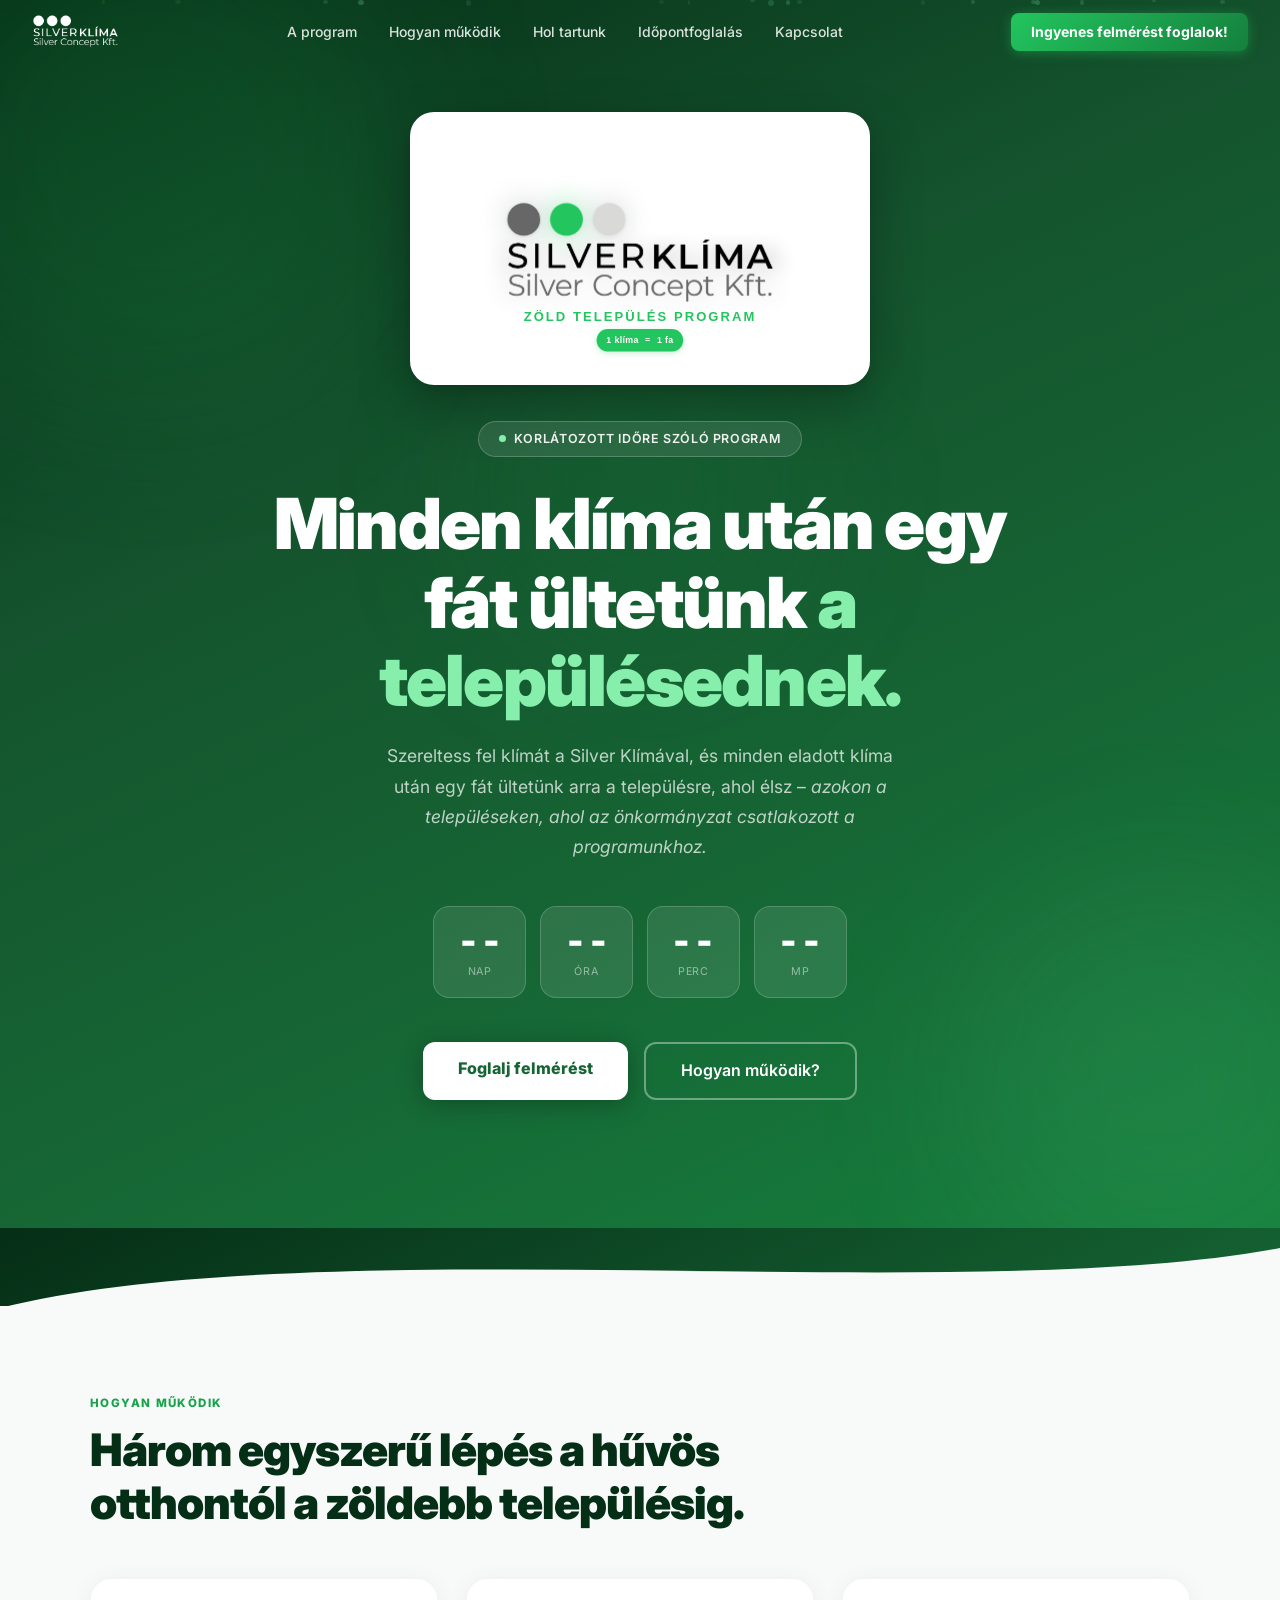
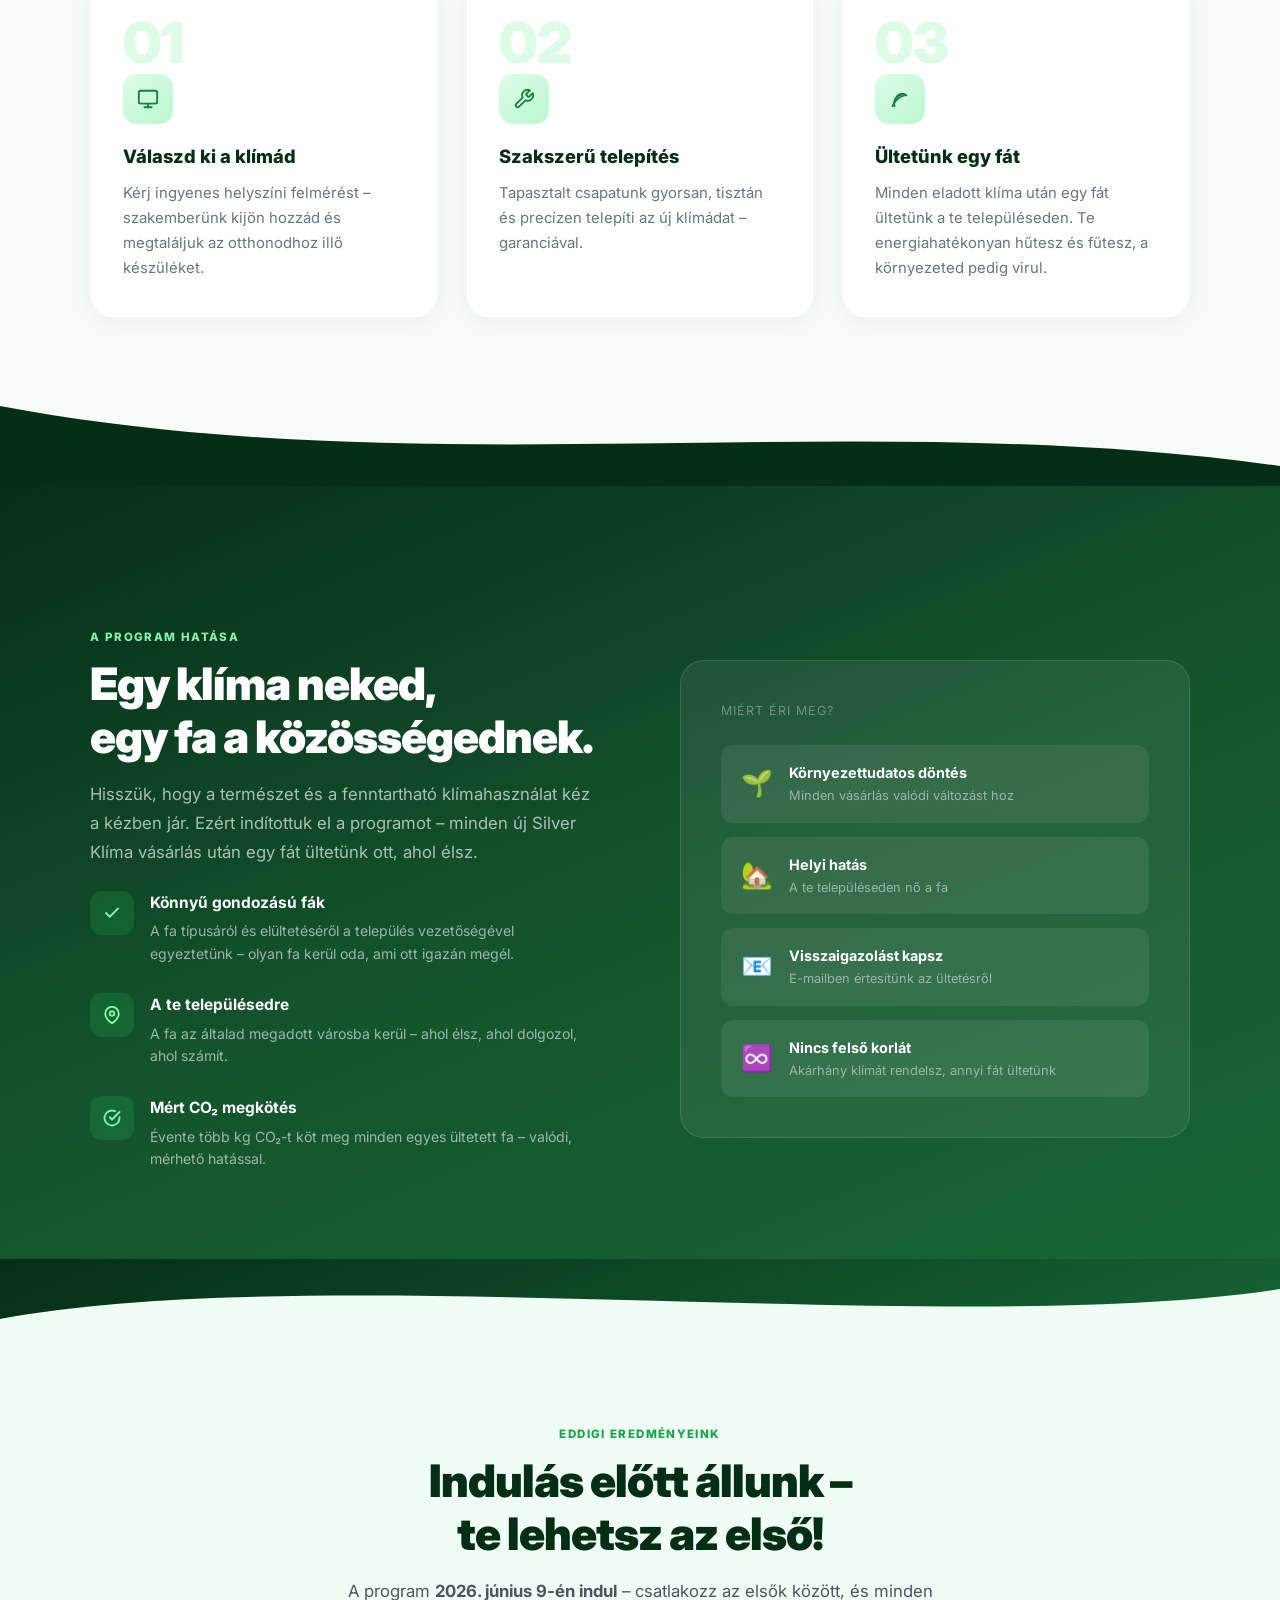
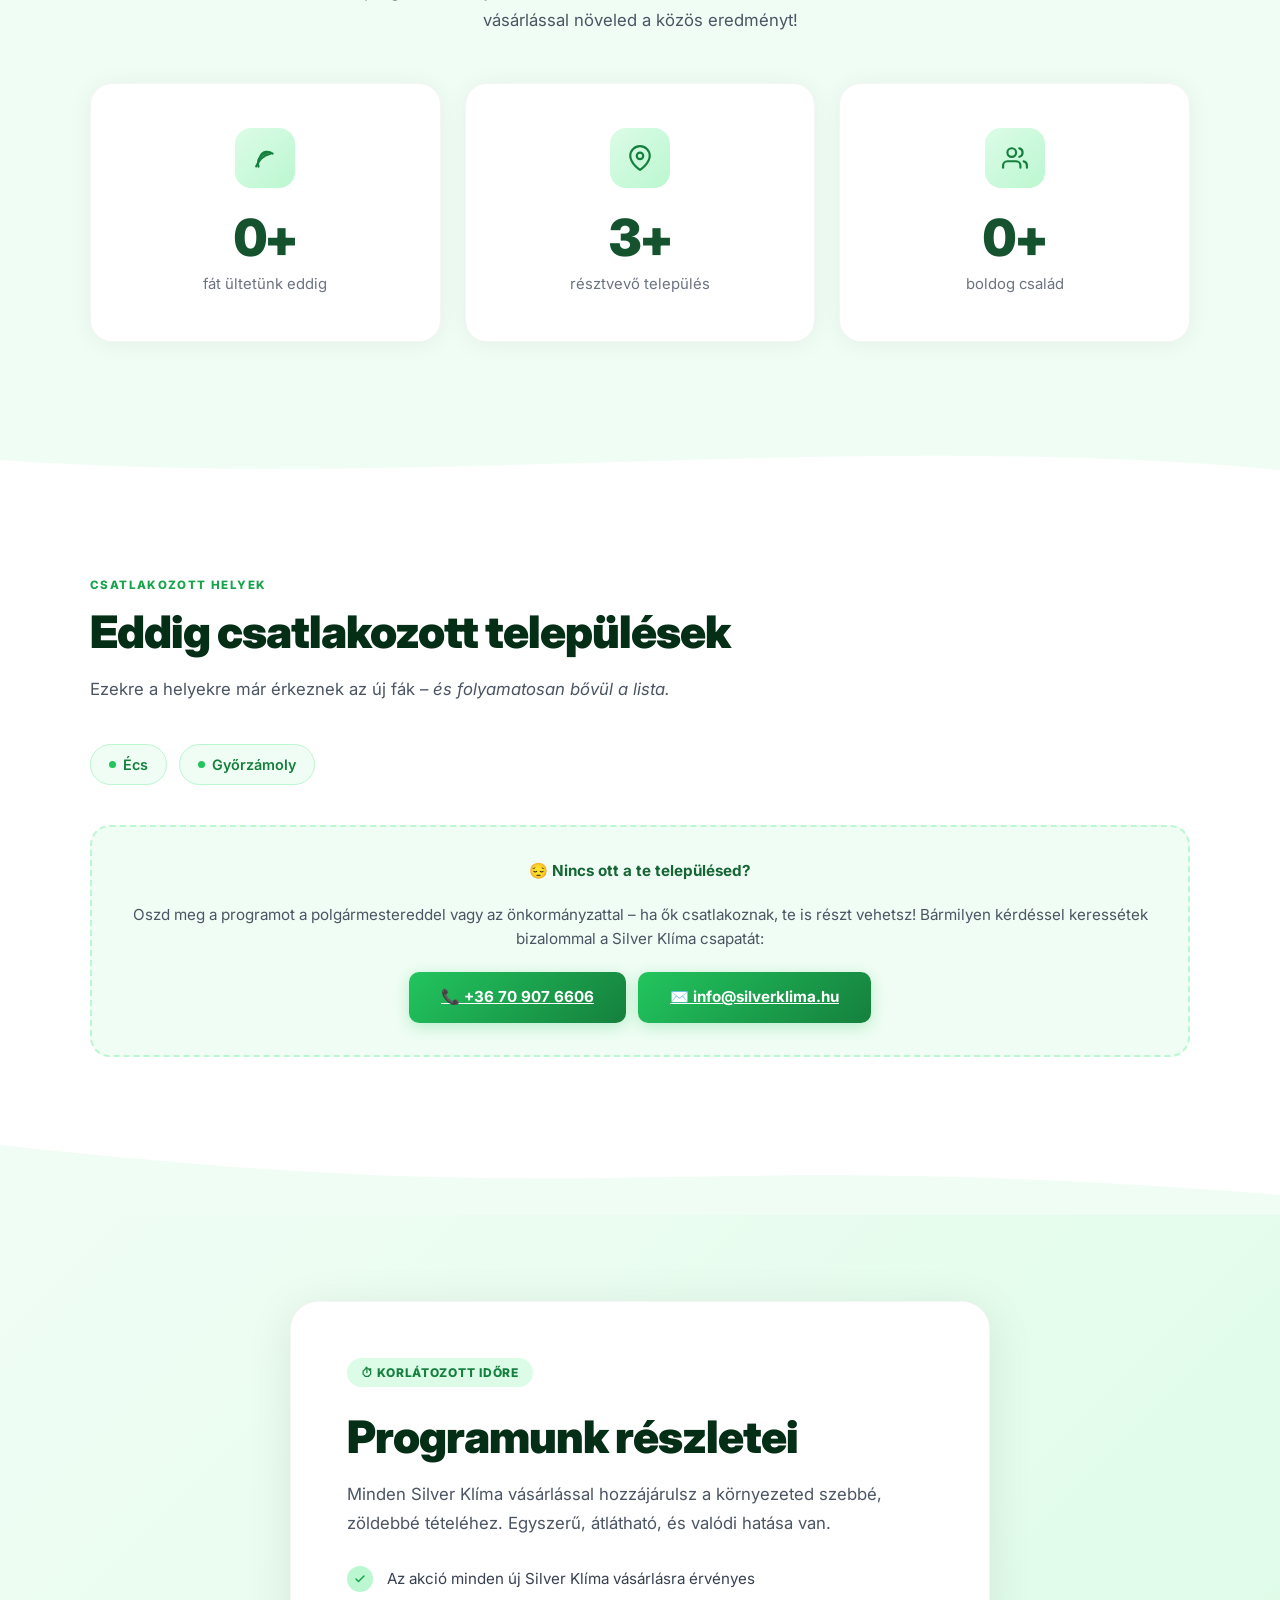
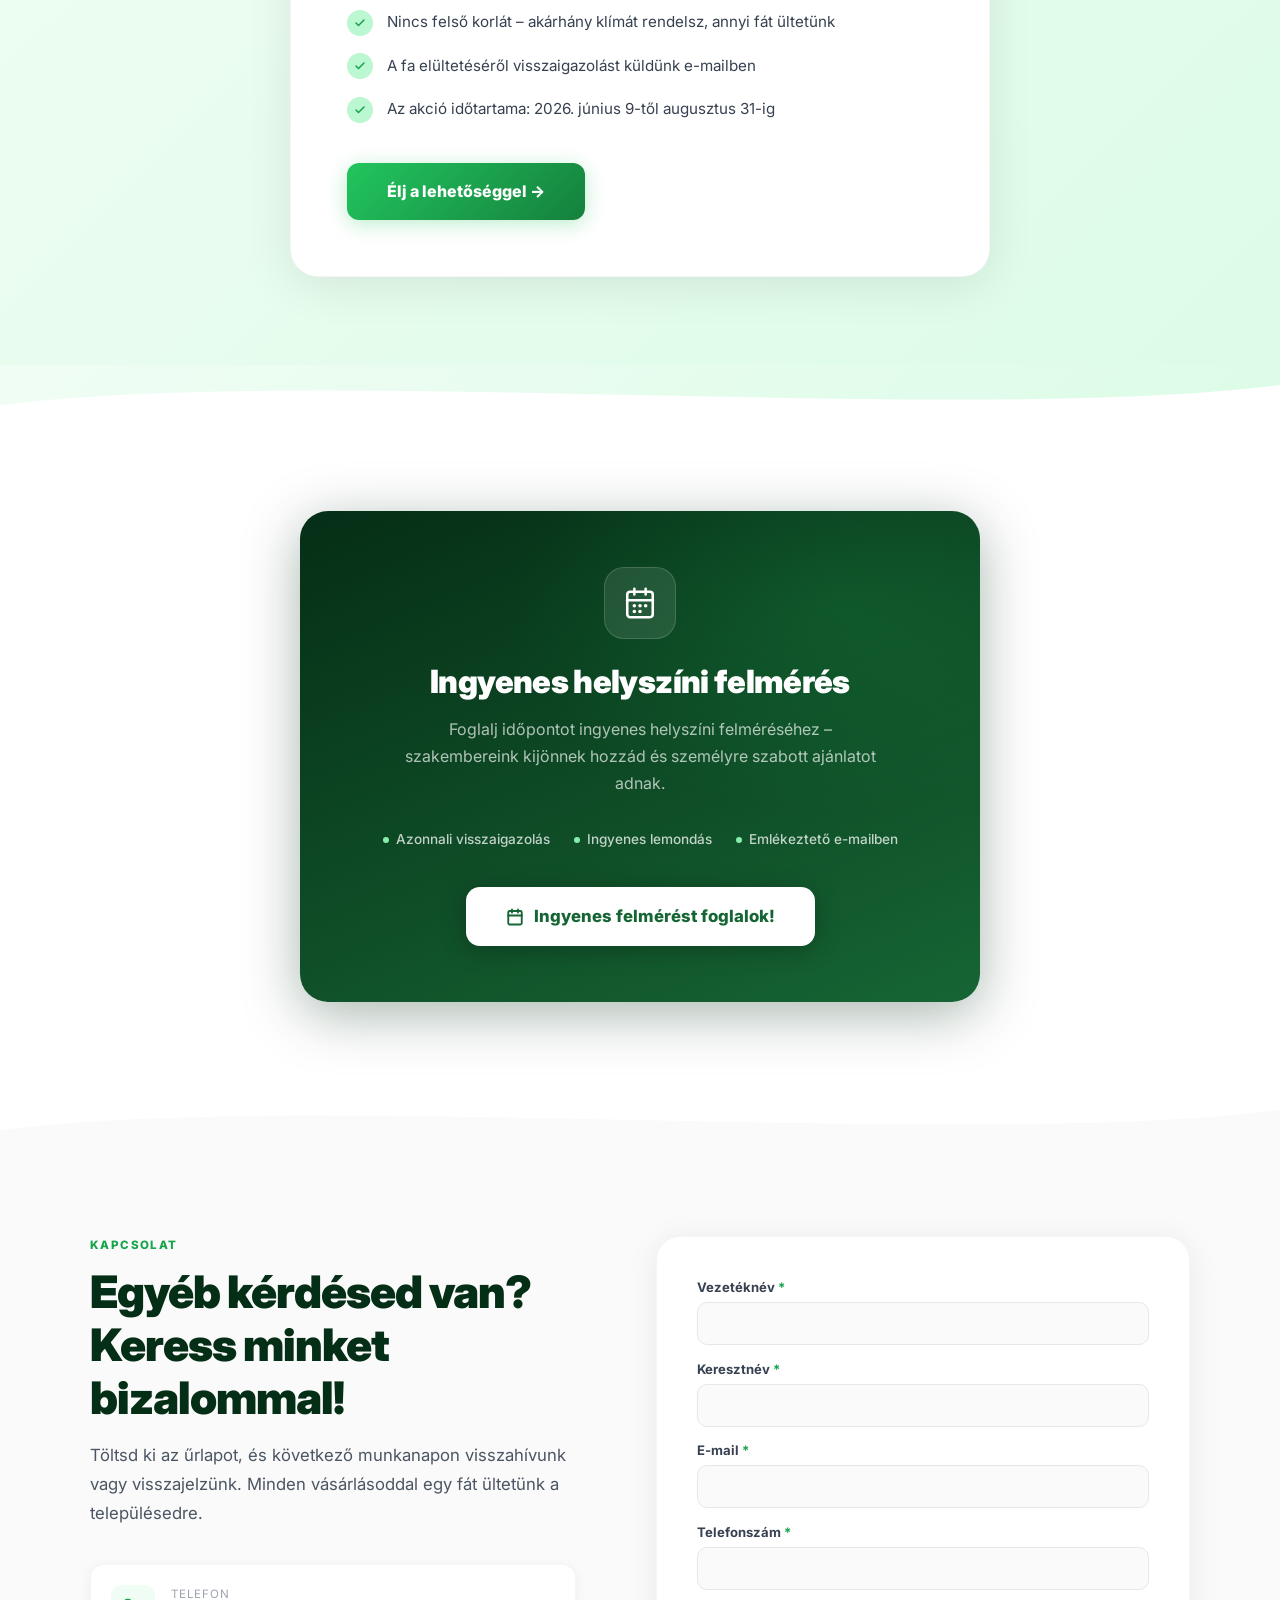
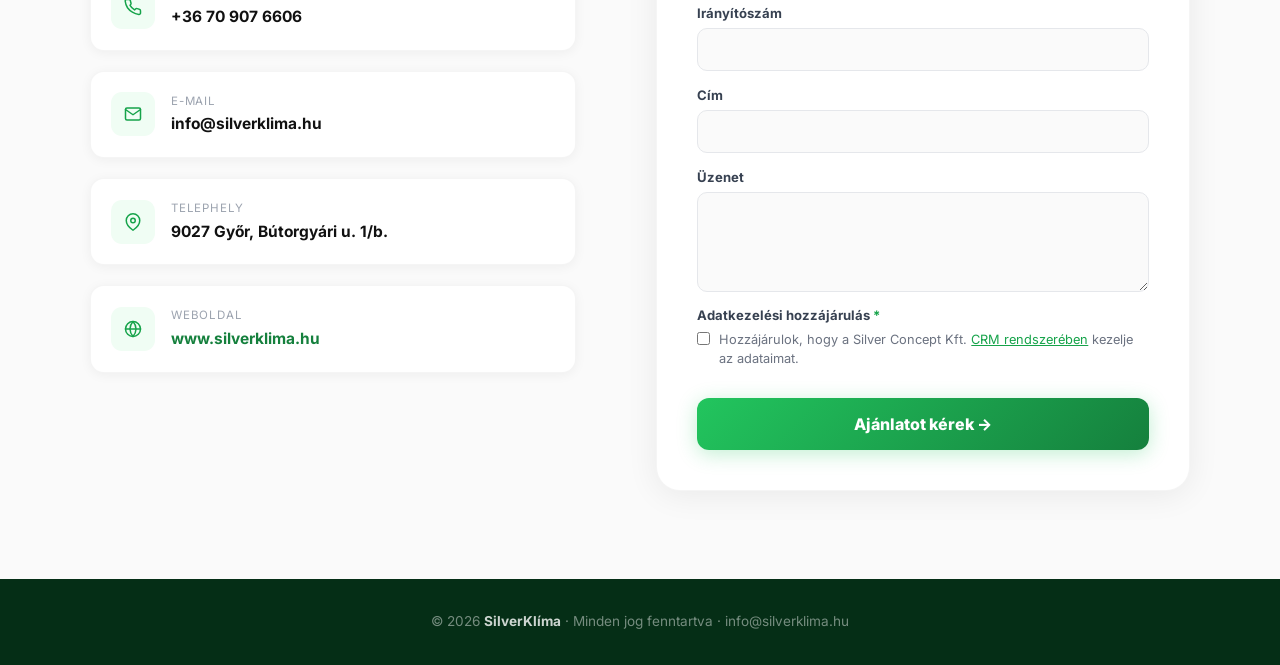
==== index.html @ d6a686b4 "Program indulás június 9., Gönyű eltávolítása, Silver Klíma csapatkép - Hozzáadva, hogy a program 20" ====
<!DOCTYPE html>
<html lang="hu">
<head>
    <meta charset="UTF-8">
    <meta property="og:url" content="https://zoldtelepules.hu">
    <meta name="description" content="Minden klíma után egy fát ültetünk a te településedre. SilverKlíma – Silver Concept Kft.">
    <meta name="viewport" content="width=device-width, initial-scale=1.0">
    <title>SilverKlíma | zoldtelepules.hu – Minden klíma után 1 fa a településednek</title>
    <link href="https://fonts.googleapis.com/css2?family=Inter:wght@300;400;500;600;700;800;900&display=swap" rel="stylesheet">
    <script async src="https://r3.minicrm.hu/api/minicrm.js?t=1777282066"></script>
    <link rel="stylesheet" href="https://r3.minicrm.hu/api/minicrm.css" />
    <style>
        *, *::before, *::after { box-sizing: border-box; margin: 0; padding: 0; }
        :root {
            --g50:#f0fdf4; --g100:#dcfce7; --g200:#bbf7d0;
            --g500:#22c55e; --g600:#16a34a; --g700:#15803d;
            --g800:#166534; --g900:#14532d; --g950:#052e16;
            --ease: cubic-bezier(.22,1,.36,1);
        }
        html { scroll-behavior: smooth; }
        body { font-family:'Inter',sans-serif; color:#1a1a1a; background:#fff; line-height:1.6; overflow-x:hidden; }

        /* ── SCROLL PROGRESS ── */
        #progress { position:fixed; top:0; left:0; height:3px; background:linear-gradient(90deg,var(--g500),var(--g300,#86efac)); z-index:200; width:0%; transition:width .1s; }

        /* ── NAV ── */
        nav {
            position:fixed; top:0; left:0; right:0; z-index:100;
            padding:0 2rem; height:64px;
            display:flex; align-items:center; justify-content:space-between;
            transition:background .4s var(--ease), box-shadow .4s var(--ease), backdrop-filter .4s;
        }
        nav.scrolled {
            background:rgba(255,255,255,0.97);
            backdrop-filter:blur(20px);
            box-shadow:0 1px 0 rgba(0,0,0,0.07);
        }
        .nav-logo {
            display:flex; align-items:center;
            text-decoration:none;
        }
        .nav-logo-img {
            height:36px; width:auto; max-width:150px;
            display:block; object-fit:contain;
            filter:brightness(0) invert(1);
            transition:filter .4s;
        }
        nav.scrolled .nav-logo-img { filter:none; }
        .nav-logo-x { color:var(--g400,#4ade80); font-style:normal; transition:color .4s; }
        nav.scrolled .nav-logo em { color:var(--g600); }
        .nav-links { display:flex; gap:2rem; list-style:none; }
        .nav-links a {
            color:rgba(255,255,255,0.85); text-decoration:none;
            font-size:.875rem; font-weight:500; transition:color .3s;
        }
        nav.scrolled .nav-links a { color:#4b5563; }
        .nav-links a:hover { color:white; }
        nav.scrolled .nav-links a:hover { color:var(--g600); }
        .nav-cta {
            background:linear-gradient(135deg,var(--g500),var(--g700));
            color:white; padding:.5rem 1.25rem; border-radius:8px;
            font-size:.875rem; font-weight:700; text-decoration:none;
            transition:opacity .2s, transform .2s, box-shadow .2s;
            box-shadow:0 2px 12px rgba(34,197,94,.4);
        }
        .nav-cta:hover { opacity:.9; transform:translateY(-1px); box-shadow:0 4px 20px rgba(34,197,94,.45); }

        /* Hamburger */
        .hamburger { display:none; flex-direction:column; gap:5px; cursor:pointer; padding:6px; border:none; background:none; }
        .hamburger span {
            display:block; width:24px; height:2px; border-radius:2px;
            background:white; transition:all .35s var(--ease);
        }
        nav.scrolled .hamburger span { background:var(--g900); }
        .hamburger.open span:nth-child(1) { transform:translateY(7px) rotate(45deg); }
        .hamburger.open span:nth-child(2) { opacity:0; transform:scaleX(0); }
        .hamburger.open span:nth-child(3) { transform:translateY(-7px) rotate(-45deg); }

        /* Mobile menu overlay */
        .mobile-menu {
            display:none; position:fixed; inset:0; z-index:99;
            background:var(--g950); flex-direction:column;
            align-items:center; justify-content:center; gap:2rem;
            opacity:0; transform:translateY(-20px);
            transition:opacity .4s var(--ease), transform .4s var(--ease);
        }
        .mobile-menu.open { opacity:1; transform:translateY(0); }
        .mobile-menu a {
            color:white; text-decoration:none; font-size:1.5rem; font-weight:700;
            opacity:0; transform:translateY(16px);
            transition:opacity .4s var(--ease), transform .4s var(--ease), color .2s;
        }
        .mobile-menu.open a { opacity:1; transform:translateY(0); }
        .mobile-menu.open a:nth-child(1){transition-delay:.05s}
        .mobile-menu.open a:nth-child(2){transition-delay:.1s}
        .mobile-menu.open a:nth-child(3){transition-delay:.15s}
        .mobile-menu.open a:nth-child(4){transition-delay:.2s}
        .mobile-menu.open a:nth-child(5){transition-delay:.25s}
        .mobile-menu a:hover { color:var(--g400,#4ade80); }
        .mobile-cta {
            background:linear-gradient(135deg,var(--g500),var(--g700)) !important;
            padding:.85rem 2.5rem; border-radius:12px; font-size:1rem !important;
        }

        /* ── HERO ── */
        .hero {
            min-height:100vh;
            background:linear-gradient(155deg,var(--g950) 0%,var(--g900) 35%,var(--g800) 65%,var(--g700) 100%);
            display:flex; align-items:center; justify-content:center;
            text-align:center; padding:7rem 1.5rem 8rem;
            position:relative; overflow:hidden;
        }

        /* Animated orbs */
        .hero-orb {
            position:absolute; border-radius:50%; filter:blur(80px);
            animation:orb-drift 8s ease-in-out infinite alternate;
        }
        .hero-orb-1 { width:500px; height:500px; background:rgba(34,197,94,.12); top:-100px; left:-100px; animation-delay:0s; }
        .hero-orb-2 { width:400px; height:400px; background:rgba(134,239,172,.08); bottom:-50px; right:-80px; animation-delay:-4s; }
        .hero-orb-3 { width:300px; height:300px; background:rgba(21,128,61,.15); top:40%; left:50%; transform:translate(-50%,-50%); animation-delay:-2s; }
        @keyframes orb-drift {
            from { transform:translate(0,0) scale(1); }
            to   { transform:translate(30px,20px) scale(1.08); }
        }
        .hero-orb-3 { animation-name:orb-center; }
        @keyframes orb-center {
            from { transform:translate(-50%,-50%) scale(1); }
            to   { transform:translate(-50%,-50%) scale(1.15); }
        }

        /* Floating particles */
        .particles { position:absolute; inset:0; overflow:hidden; pointer-events:none; }
        .particle {
            position:absolute; width:4px; height:4px; background:rgba(134,239,172,.35);
            border-radius:50%; animation:float-up linear infinite;
        }
        @keyframes float-up {
            0%   { transform:translateY(100vh) scale(0); opacity:0; }
            10%  { opacity:1; }
            90%  { opacity:.5; }
            100% { transform:translateY(-10vh) scale(1.5); opacity:0; }
        }

        .hero-content { position:relative; z-index:1; max-width:820px; }

        /* Animated logo card */
        .hero-anim-card {
            background:#ffffff; border-radius:24px; padding:1rem;
            max-width:460px; width:100%; margin:0 auto 2.25rem;
            box-shadow:0 20px 52px rgba(0,0,0,.28), 0 4px 14px rgba(0,0,0,.1);
        }
        .hero-anim-card > div { border-radius:16px; overflow:hidden; }
        @media (max-width:640px) {
            .hero-anim-card { max-width:94%; padding:.9rem; border-radius:22px; margin-bottom:1.75rem; }
        }

        /* Hero stagger-in on load */
        .hero-anim-card, .hero-badge, .hero h1, .hero-sub, .countdown, .hero-btns {
            opacity:0; transform:translateY(24px);
            animation:hero-in .8s var(--ease) forwards;
        }
        .hero-anim-card { animation-delay:0s; }
        .hero-badge { animation-delay:.1s; }
        .hero h1    { animation-delay:.25s; }
        .hero-sub   { animation-delay:.4s; }
        .countdown  { animation-delay:.55s; }
        .hero-btns  { animation-delay:.7s; }
        @keyframes hero-in {
            to { opacity:1; transform:translateY(0); }
        }

        .hero-badge {
            display:inline-flex; align-items:center; gap:8px;
            background:rgba(255,255,255,.1); backdrop-filter:blur(10px);
            border:1px solid rgba(255,255,255,.2);
            color:rgba(255,255,255,.92); padding:7px 20px; border-radius:100px;
            font-size:.78rem; font-weight:600; letter-spacing:.05em;
            text-transform:uppercase; margin-bottom:1.75rem;
        }
        .pulse { width:7px; height:7px; background:#86efac; border-radius:50%; animation:pulse 2s infinite; flex-shrink:0; }
        @keyframes pulse { 0%,100%{opacity:1;transform:scale(1)} 50%{opacity:.3;transform:scale(1.8)} }

        .hero h1 {
            font-size:clamp(2.2rem,5.5vw,4.4rem); font-weight:900; color:white;
            line-height:1.12; letter-spacing:-.025em; margin-bottom:1.25rem;
        }
        .hero h1 em { color:#86efac; font-style:normal; }
        .hero-sub {
            color:rgba(255,255,255,.72); font-size:1.1rem;
            max-width:540px; margin:0 auto 2.75rem; line-height:1.72;
        }

        /* Countdown */
        .countdown { display:flex; gap:.875rem; justify-content:center; margin-bottom:2.75rem; flex-wrap:wrap; }
        .cd-item {
            background:rgba(255,255,255,.1); backdrop-filter:blur(10px);
            border:1px solid rgba(255,255,255,.18); border-radius:16px;
            padding:1rem 1.4rem; min-width:78px; text-align:center;
            transition:background .3s, transform .3s;
        }
        .cd-item:hover { background:rgba(255,255,255,.16); transform:translateY(-3px); }
        .cd-num {
            font-size:2.2rem; font-weight:900; color:white; line-height:1;
            display:block; font-variant-numeric:tabular-nums;
        }
        .cd-lbl { font-size:.67rem; color:rgba(255,255,255,.5); text-transform:uppercase; letter-spacing:.07em; margin-top:5px; display:block; }

        .hero-btns { display:flex; gap:1rem; justify-content:center; flex-wrap:wrap; }
        .btn-white {
            background:white; color:var(--g800); padding:.9rem 2.2rem; border-radius:12px;
            font-size:1rem; font-weight:800; text-decoration:none;
            transition:all .25s var(--ease); box-shadow:0 4px 24px rgba(0,0,0,.28);
        }
        .btn-white:hover { transform:translateY(-3px); box-shadow:0 12px 36px rgba(0,0,0,.32); }
        .btn-ghost {
            background:transparent; color:white; padding:.9rem 2.2rem; border-radius:12px;
            font-size:1rem; font-weight:600; text-decoration:none;
            border:2px solid rgba(255,255,255,.38); transition:all .25s var(--ease);
        }
        .btn-ghost:hover { background:rgba(255,255,255,.12); border-color:rgba(255,255,255,.75); transform:translateY(-2px); }

        /* ── WAVE DIVIDERS ── */
        .wave { display:block; width:100%; overflow:hidden; line-height:0; }
        .wave svg { display:block; width:100%; }

        /* ── SECTIONS ── */
        .section { padding:5.5rem 1.5rem; }
        .section-inner { max-width:1100px; margin:0 auto; }
        .tag { font-size:.72rem; font-weight:800; text-transform:uppercase; letter-spacing:.12em; color:var(--g600); margin-bottom:.75rem; display:block; }
        .title { font-size:clamp(1.8rem,3.5vw,2.8rem); font-weight:900; color:var(--g950); line-height:1.18; letter-spacing:-.022em; margin-bottom:1rem; }
        .sub { color:#4b5563; font-size:1.05rem; line-height:1.72; max-width:600px; }

        /* ── HOW ── */
        .how-section { background:#f8faf9; }
        .steps { display:grid; grid-template-columns:repeat(3,1fr); gap:1.75rem; margin-top:3rem; }
        .step-card {
            background:white; border-radius:22px; padding:2.25rem 2rem;
            box-shadow:0 2px 24px rgba(0,0,0,.05);
            transition:transform .4s var(--ease), box-shadow .4s var(--ease);
            border:1px solid rgba(0,0,0,.04); position:relative; overflow:hidden;
        }
        .step-card::after {
            content:''; position:absolute; inset:0;
            background:linear-gradient(135deg,rgba(34,197,94,.04),transparent);
            opacity:0; transition:opacity .4s;
        }
        .step-card:hover { transform:translateY(-8px); box-shadow:0 20px 52px rgba(0,0,0,.1); }
        .step-card:hover::after { opacity:1; }
        .step-num { font-size:3.5rem; font-weight:900; color:var(--g100); line-height:1; margin-bottom:.2rem; }
        .step-icon {
            width:50px; height:50px; background:linear-gradient(135deg,var(--g100),var(--g200));
            border-radius:14px; display:flex; align-items:center; justify-content:center;
            color:var(--g700); margin-bottom:1.1rem; transition:transform .3s;
        }
        .step-card:hover .step-icon { transform:scale(1.1) rotate(-5deg); }
        .step-card h3 { font-size:1.15rem; font-weight:800; color:var(--g950); margin-bottom:.6rem; }
        .step-card p { color:#6b7280; font-size:.93rem; line-height:1.68; }

        /* ── PROGRAM ── */
        .program-section { background:linear-gradient(158deg,var(--g950) 0%,var(--g900) 50%,var(--g800) 100%); }
        .program-grid { display:grid; grid-template-columns:1fr 1fr; gap:5rem; align-items:center; margin-top:3.5rem; }
        .prog-features { display:flex; flex-direction:column; gap:1.75rem; margin-top:1.5rem; }
        .prog-feat { display:flex; gap:1rem; align-items:flex-start; }
        .feat-icon {
            width:44px; height:44px; flex-shrink:0;
            background:rgba(34,197,94,.18); border-radius:12px;
            display:flex; align-items:center; justify-content:center; color:#86efac;
            transition:background .3s, transform .3s;
        }
        .feat-icon svg { width:18px; height:18px; }
        .prog-feat:hover .feat-icon { background:rgba(34,197,94,.3); transform:scale(1.1); }
        .feat-text h4 { font-weight:700; color:white; margin-bottom:.3rem; font-size:.97rem; }
        .feat-text p { color:rgba(255,255,255,.58); font-size:.88rem; line-height:1.6; }
        .prog-card {
            background:rgba(255,255,255,.07); border:1px solid rgba(255,255,255,.12);
            border-radius:24px; padding:2.5rem;
            transition:background .3s;
        }
        .prog-card:hover { background:rgba(255,255,255,.1); }
        .prog-card-item {
            background:rgba(255,255,255,.08); border-radius:12px;
            padding:1rem 1.25rem; display:flex; align-items:center; gap:1rem;
            margin-bottom:.875rem; transition:background .3s, transform .25s var(--ease);
        }
        .prog-card-item:last-child { margin-bottom:0; }
        .prog-card-item:hover { background:rgba(255,255,255,.14); transform:translateX(4px); }
        .prog-card-item span:first-child { font-size:1.6rem; }
        .prog-card-item-t { font-weight:700; color:white; font-size:.9rem; margin-bottom:2px; }
        .prog-card-item-s { color:rgba(255,255,255,.5); font-size:.8rem; }

        /* ── STATS ── */
        .stats-section { background:var(--g50); }

        .team-photo { max-width:900px; margin:0 auto; border-radius:24px; overflow:hidden; box-shadow:0 20px 60px rgba(5,46,22,.18); border:1px solid rgba(0,0,0,.05); line-height:0; }
        .team-photo img { width:100%; height:auto; display:block; }
        .stats-grid { display:grid; grid-template-columns:repeat(3,1fr); gap:1.5rem; margin-top:3rem; }
        .stat-card {
            background:white; border-radius:22px; padding:2.75rem 2rem; text-align:center;
            box-shadow:0 2px 24px rgba(0,0,0,.055); border:1px solid rgba(0,0,0,.04);
            transition:transform .4s var(--ease), box-shadow .4s;
        }
        .stat-card:hover { transform:translateY(-6px); box-shadow:0 16px 48px rgba(0,0,0,.1); }
        .stat-icon {
            width:60px; height:60px; background:linear-gradient(135deg,var(--g100),var(--g200));
            border-radius:16px; display:flex; align-items:center; justify-content:center;
            color:var(--g700); margin:0 auto 1.5rem; transition:transform .3s;
        }
        .stat-icon svg { width:26px; height:26px; }
        .stat-card:hover .stat-icon { transform:scale(1.1) rotate(5deg); }
        .stat-num {
            font-size:3.2rem; font-weight:900; color:var(--g900); line-height:1;
            display:block; margin-bottom:.5rem; letter-spacing:-.03em;
            font-variant-numeric:tabular-nums;
        }
        .stat-lbl { color:#6b7280; font-size:.93rem; }

        /* ── CITIES ── */
        .cities-section { background:white; }
        .cities-wrap { display:flex; flex-wrap:wrap; gap:.75rem; margin-top:2.5rem; }
        .city-tag {
            display:flex; align-items:center; gap:7px;
            background:var(--g50); border:1.5px solid var(--g200);
            color:var(--g700); padding:8px 18px; border-radius:100px;
            font-size:.9rem; font-weight:600; cursor:default;
            opacity:0; transform:translateY(12px) scale(.95);
            transition:background .25s, border-color .25s, transform .25s var(--ease), opacity .4s var(--ease);
        }
        .city-tag.visible { opacity:1; transform:translateY(0) scale(1); }
        .city-tag:hover { background:var(--g100); border-color:var(--g500); transform:translateY(-2px) scale(1.03); }
        a.city-tag { text-decoration:none; cursor:pointer; }
        .city-dot { width:7px; height:7px; background:var(--g500); border-radius:50%; flex-shrink:0; animation:pulse 3s infinite; }

        /* ── MAYOR CTA ── */
        .mayor-cta {
            margin-top:2.5rem; border:2px dashed var(--g200);
            border-radius:20px; padding:2rem; text-align:center;
            background:var(--g50); transition:border-color .3s, background .3s;
        }
        .mayor-cta:hover { border-color:var(--g400,#4ade80); background:var(--g100); }
        .mayor-cta p { color:#4b5563; font-size:.95rem; margin-bottom:1.25rem; }
        .mayor-cta p strong { color:var(--g800); }
        .mayor-form { display:none; margin-top:1.25rem; }
        .mayor-form.open { display:block; }
        .mayor-row { display:grid; grid-template-columns:1fr 1fr; gap:.75rem; margin-bottom:.75rem; }
        @media(max-width:540px){ .mayor-row { grid-template-columns:1fr; } }
        .mayor-input {
            border:1.5px solid #e5e7eb; border-radius:10px;
            padding:.7rem 1rem; font-size:.9rem; font-family:'Inter',sans-serif;
            color:#111; background:white; outline:none; width:100%;
            transition:border-color .2s, box-shadow .2s;
        }
        .mayor-input:focus { border-color:var(--g500); box-shadow:0 0 0 3px rgba(34,197,94,.12); }
        .btn-mayor {
            background:linear-gradient(135deg,var(--g500),var(--g700));
            color:white; border:none; padding:.85rem 2rem; border-radius:10px;
            font-size:.95rem; font-weight:700; cursor:pointer; font-family:'Inter',sans-serif;
            transition:all .25s var(--ease); box-shadow:0 4px 16px rgba(34,197,94,.28);
        }
        .btn-mayor:hover { transform:translateY(-2px); box-shadow:0 8px 24px rgba(34,197,94,.38); }
        .btn-toggle-mayor {
            background:white; color:var(--g700); border:2px solid var(--g300,#86efac);
            padding:.7rem 1.75rem; border-radius:10px; font-size:.9rem; font-weight:700;
            cursor:pointer; font-family:'Inter',sans-serif; transition:all .25s;
        }
        .btn-toggle-mayor:hover { background:var(--g100); border-color:var(--g500); }

        /* ── DETAILS ── */
        .details-section { background:linear-gradient(135deg,var(--g50) 0%,var(--g100) 100%); }
        .details-card {
            background:white; border-radius:28px; padding:3.5rem;
            box-shadow:0 8px 48px rgba(0,0,0,.09); max-width:700px; margin:0 auto;
            border:1px solid rgba(0,0,0,.04);
        }
        .limited-badge {
            display:inline-flex; align-items:center; gap:6px;
            background:var(--g100); color:var(--g700);
            padding:5px 14px; border-radius:100px;
            font-size:.75rem; font-weight:800; letter-spacing:.06em;
            text-transform:uppercase; margin-bottom:1.5rem;
        }
        .detail-list { list-style:none; margin:1.75rem 0 2.5rem; display:flex; flex-direction:column; gap:1.1rem; }
        .detail-item {
            display:flex; align-items:center; gap:.875rem;
            color:#374151; font-size:.95rem; line-height:1.5;
            opacity:0; transform:translateX(-16px);
            transition:opacity .5s var(--ease), transform .5s var(--ease);
        }
        .detail-item.visible { opacity:1; transform:translateX(0); }
        .detail-item:nth-child(1){transition-delay:.05s}
        .detail-item:nth-child(2){transition-delay:.12s}
        .detail-item:nth-child(3){transition-delay:.19s}
        .detail-item:nth-child(4){transition-delay:.26s}
        .detail-check {
            width:26px; height:26px; flex-shrink:0;
            background:var(--g100); border-radius:50%;
            display:flex; align-items:center; justify-content:center; transition:background .3s;
        }
        .detail-item.visible .detail-check { background:var(--g200); }
        .detail-check svg { width:12px; height:12px; color:var(--g600); }
        .btn-green {
            display:inline-block;
            background:linear-gradient(135deg,var(--g500),var(--g700));
            color:white; padding:1rem 2.5rem; border-radius:12px;
            font-size:1rem; font-weight:800; text-decoration:none;
            transition:all .25s var(--ease); box-shadow:0 4px 20px rgba(34,197,94,.3);
        }
        .btn-green:hover { transform:translateY(-3px); box-shadow:0 10px 36px rgba(34,197,94,.42); }

        /* ── BOOKING ── */
        .booking-section { background:#fff; }
        .booking-card {
            max-width:680px; margin:0 auto;
            background:linear-gradient(158deg,var(--g950) 0%,var(--g800) 100%);
            border-radius:28px; padding:3.5rem;
            text-align:center; position:relative; overflow:hidden;
            box-shadow:0 12px 56px rgba(5,46,22,.35);
        }
        .booking-card::before {
            content:''; position:absolute; inset:0;
            background:radial-gradient(ellipse 70% 60% at 80% 20%, rgba(34,197,94,.15) 0%, transparent 70%);
        }
        .booking-card > * { position:relative; z-index:1; }
        .booking-icon {
            width:72px; height:72px; margin:0 auto 1.5rem;
            background:rgba(255,255,255,.1); border-radius:20px;
            display:flex; align-items:center; justify-content:center;
            border:1px solid rgba(255,255,255,.15);
        }
        .booking-card h3 {
            font-size:clamp(1.5rem,3vw,2rem); font-weight:900;
            color:white; line-height:1.2; margin-bottom:.875rem; letter-spacing:-.02em;
        }
        .booking-card p {
            color:rgba(255,255,255,.68); font-size:1rem; line-height:1.7;
            max-width:480px; margin:0 auto 2rem;
        }
        .booking-features {
            display:flex; justify-content:center; gap:1.5rem;
            flex-wrap:wrap; margin-bottom:2.25rem;
        }
        .booking-feat {
            display:flex; align-items:center; gap:7px;
            color:rgba(255,255,255,.75); font-size:.85rem; font-weight:500;
        }
        .booking-feat-dot { width:6px; height:6px; background:#86efac; border-radius:50%; flex-shrink:0; }
        .btn-booking {
            display:inline-flex; align-items:center; gap:10px;
            background:white; color:var(--g800);
            padding:1rem 2.5rem; border-radius:14px;
            font-size:1.05rem; font-weight:800; text-decoration:none;
            transition:all .25s var(--ease); box-shadow:0 4px 24px rgba(0,0,0,.25);
        }
        .btn-booking:hover { transform:translateY(-3px); box-shadow:0 12px 36px rgba(0,0,0,.3); }
        .btn-booking svg { width:18px; height:18px; flex-shrink:0; }

        /* ── CONTACT ── */
        .contact-section { background:#fafafa; }
        .contact-grid { display:grid; grid-template-columns:1fr 1.1fr; gap:5rem; align-items:start; }
        .contact-info { display:flex; flex-direction:column; gap:1.25rem; margin-top:2.25rem; }
        .ci {
            display:flex; align-items:center; gap:1rem;
            padding:1.25rem; background:white; border-radius:14px;
            box-shadow:0 2px 12px rgba(0,0,0,.05); border:1px solid rgba(0,0,0,.04);
            transition:transform .3s var(--ease), box-shadow .3s;
        }
        .ci:hover { transform:translateX(5px); box-shadow:0 4px 20px rgba(0,0,0,.08); }
        .ci-icon {
            width:44px; height:44px; flex-shrink:0;
            background:var(--g50); border-radius:11px;
            display:flex; align-items:center; justify-content:center; color:var(--g600);
        }
        .ci-icon svg { width:18px; height:18px; }
        .ci-lbl { font-size:.72rem; color:#9ca3af; text-transform:uppercase; letter-spacing:.07em; margin-bottom:2px; }
        .ci-val { font-weight:700; color:#111; font-size:.97rem; }
        .contact-form {
            background:white; border-radius:24px; padding:2.5rem;
            box-shadow:0 4px 32px rgba(0,0,0,.07); border:1px solid rgba(0,0,0,.04);
        }
        .form-row { display:grid; grid-template-columns:1fr 1fr; gap:1rem; }
        .fg { display:flex; flex-direction:column; gap:5px; margin-bottom:1rem; }
        .fg.full { grid-column:1/-1; }
        .fl { font-size:.82rem; font-weight:700; color:#374151; }
        .fi,.fta {
            border:1.5px solid #e5e7eb; border-radius:10px;
            padding:.75rem 1rem; font-size:.95rem; font-family:inherit;
            color:#111; outline:none; background:#fafafa;
            transition:border-color .25s, box-shadow .25s, background .25s;
        }
        .fi:focus,.fta:focus { border-color:var(--g500); background:white; box-shadow:0 0 0 3px rgba(34,197,94,.12); }
        .fta { resize:vertical; min-height:120px; }
        .btn-submit {
            width:100%; background:linear-gradient(135deg,var(--g500),var(--g700));
            color:white; border:none; padding:1rem; border-radius:12px;
            font-size:1rem; font-weight:800; cursor:pointer; font-family:inherit;
            transition:all .25s var(--ease); box-shadow:0 4px 20px rgba(34,197,94,.28); margin-top:.5rem;
        }
        .btn-submit:hover { transform:translateY(-2px); box-shadow:0 8px 28px rgba(34,197,94,.4); }
        .btn-submit:disabled { opacity:.8; transform:none; cursor:default; }

        /* ── MINICRM FORM OVERRIDE ── */
        .contact-form form.TurnKeyCRM,
        .contact-form form.TurnKeyCRM * { box-sizing:border-box !important; }
        .contact-form form.TurnKeyCRM { font-family:'Inter',sans-serif !important; width:100% !important; max-width:100% !important; text-align:left !important; }
        .contact-form form.TurnKeyCRM fieldset { background:transparent !important; border:none !important; padding:0 !important; margin:0 0 .5rem !important; float:none !important; width:100% !important; min-width:0 !important; }
        .contact-form form.TurnKeyCRM legend { display:none !important; }
        .contact-form form.TurnKeyCRM .InputBlock { float:none !important; width:100% !important; clear:both !important; margin:0 0 .85rem !important; padding:0 !important; display:block !important; text-align:left !important; }
        .contact-form form.TurnKeyCRM label { float:none !important; width:auto !important; display:block !important; font-size:.82rem !important; font-weight:700 !important; color:#374151 !important; font-family:'Inter',sans-serif !important; margin-bottom:4px !important; padding:0 !important; white-space:normal !important; text-align:left !important; }
        .contact-form form.TurnKeyCRM label.Required::after { content:' *'; color:var(--g600); }
        .contact-form form.TurnKeyCRM input[type='text'],
        .contact-form form.TurnKeyCRM textarea,
        .contact-form form.TurnKeyCRM select {
            float:none !important; display:block !important; width:100% !important;
            border:1.5px solid #e5e7eb !important; border-radius:10px !important;
            padding:.72rem 1rem !important; font-size:.93rem !important;
            font-family:'Inter',sans-serif !important; color:#111 !important;
            background:#fafafa !important; outline:none !important;
            margin:0 !important; -webkit-appearance:none !important;
        }
        .contact-form form.TurnKeyCRM input[type='text']:focus,
        .contact-form form.TurnKeyCRM textarea:focus { border-color:var(--g500) !important; background:white !important; box-shadow:0 0 0 3px rgba(34,197,94,.12) !important; }
        .contact-form form.TurnKeyCRM textarea { min-height:100px !important; resize:vertical !important; }
        .contact-form form.TurnKeyCRM .SetLabel { display:flex !important; float:none !important; align-items:flex-start !important; gap:.6rem !important; width:100% !important; }
        .contact-form form.TurnKeyCRM .CheckBoxLabel { font-size:.8rem !important; color:#6b7280 !important; font-weight:400 !important; line-height:1.5 !important; white-space:normal !important; }
        .contact-form form.TurnKeyCRM .CheckBoxLabel a { color:var(--g600) !important; }
        .contact-form form.TurnKeyCRM input[type='checkbox'] { flex-shrink:0 !important; margin-top:2px !important; }
        .contact-form form.TurnKeyCRM input[type='Submit'] {
            float:none !important; display:block !important; width:100% !important;
            margin:1rem 0 0 !important; padding:1rem !important; border:none !important;
            border-radius:12px !important; font-size:1rem !important; font-weight:800 !important;
            font-family:'Inter',sans-serif !important; cursor:pointer !important;
            background:linear-gradient(135deg,var(--g500),var(--g700)) !important;
            color:white !important; box-shadow:0 4px 20px rgba(34,197,94,.28) !important;
        }
        .contact-form form.TurnKeyCRM input[type='Submit']:hover { opacity:.9 !important; }
        .contact-form form.TurnKeyCRM .Response[style*="display: none"],
        .contact-form form.TurnKeyCRM .Response[style*="display:none"] { display:none !important; }
        .contact-form form.TurnKeyCRM .Response { background:var(--g50) !important; border-radius:12px !important; padding:1rem !important; color:var(--g800) !important; font-weight:600 !important; border:1.5px solid var(--g200) !important; margin-top:1rem !important; }
        .contact-form form.TurnKeyCRM .webform-footer { display:none !important; }

        /* ── FOOTER ── */
        footer {
            background:var(--g950); color:rgba(255,255,255,.45);
            text-align:center; padding:2rem 1.5rem; font-size:.85rem;
        }
        footer strong { color:rgba(255,255,255,.8); }
        footer a { color:rgba(255,255,255,.45); text-decoration:none; transition:color .2s; }
        footer a:hover { color:rgba(255,255,255,.8); }

        /* ── FADE-UP base ── */
        .fade-up {
            opacity:0; transform:translateY(30px);
            transition:opacity .7s var(--ease), transform .7s var(--ease);
        }
        .fade-up.visible { opacity:1; transform:translateY(0); }
        .fade-left {
            opacity:0; transform:translateX(-30px);
            transition:opacity .7s var(--ease), transform .7s var(--ease);
        }
        .fade-left.visible { opacity:1; transform:translateX(0); }
        .fade-right {
            opacity:0; transform:translateX(30px);
            transition:opacity .7s var(--ease), transform .7s var(--ease);
        }
        .fade-right.visible { opacity:1; transform:translateX(0); }

        /* ── RESPONSIVE ── */
        @media (max-width:900px) {
            .steps { grid-template-columns:1fr 1fr; }
            .stats-grid { grid-template-columns:1fr 1fr; }
            .program-grid,.contact-grid { grid-template-columns:1fr; gap:2.5rem; }
            .steps .step-card:last-child { grid-column:1/-1; }
        }
        @media (max-width:640px) {
            .nav-links,.nav-cta { display:none; }
            .hamburger { display:flex; }
            .mobile-menu { display:flex; }
            .steps { grid-template-columns:1fr; }
            .steps .step-card:last-child { grid-column:auto; }
            .stats-grid { grid-template-columns:1fr; }
            .form-row { grid-template-columns:1fr; }
            .countdown { gap:.5rem; }
            .cd-item { padding:.75rem .9rem; min-width:65px; }
            .cd-num { font-size:1.7rem; }
            .details-card { padding:2rem 1.25rem; }
            .contact-form { padding:1.75rem 1.25rem; }
            .section { padding:4rem 1.25rem; }
            .hero { padding:6rem 1.25rem 7rem; }
        }
    </style>
</head>
<body>

<!-- SCROLL PROGRESS -->
<div id="progress"></div>

<!-- MOBILE MENU -->
<div class="mobile-menu" id="mobileMenu">
    <a href="#program" onclick="closeMobile()">A program</a>
    <a href="#hogyan" onclick="closeMobile()">Hogyan működik</a>
    <a href="#hatas" onclick="closeMobile()">Hol tartunk</a>
    <a href="#foglalas" onclick="closeMobile()">Időpontfoglalás</a>
    <a href="#kapcsolat" onclick="closeMobile()">Kapcsolat</a>
    <a href="#foglalas" class="mobile-cta" onclick="closeMobile()">Ingyenes felmérést foglalok!</a>
</div>

<!-- NAV -->
<nav id="navbar">
    <a href="#" class="nav-logo">
        <img src="[data-uri]" alt="SilverKlíma" class="nav-logo-img" />
    </a>
    <ul class="nav-links">
        <li><a href="#program">A program</a></li>
        <li><a href="#hogyan">Hogyan működik</a></li>
        <li><a href="#hatas">Hol tartunk</a></li>
        <li><a href="#foglalas">Időpontfoglalás</a></li>
        <li><a href="#kapcsolat">Kapcsolat</a></li>
    </ul>
    <a href="#foglalas" class="nav-cta">Ingyenes felmérést foglalok!</a>
    <button class="hamburger" id="burger" aria-label="Menü" onclick="toggleMobile()">
        <span></span><span></span><span></span>
    </button>
</nav>

<!-- HERO -->
<section class="hero">
    <div class="hero-orb hero-orb-1"></div>
    <div class="hero-orb hero-orb-2"></div>
    <div class="hero-orb hero-orb-3"></div>
    <div class="particles" id="particles"></div>

    <div class="hero-content">
        <div class="hero-anim-card">
            <div data-silver-anim
                 data-logo-src="assets/silver-logo.png"
                 data-logo-text-src="assets/silver-logo-text.png"
                 data-variant="zoldTelepules"
                 data-green-color="#22c55e"></div>
        </div>
        <div class="hero-badge"><span class="pulse"></span> Korlátozott időre szóló program</div>
        <h1>Minden klíma után egy fát ültetünk <em>a településednek.</em></h1>
        <p class="hero-sub">Szereltess fel klímát a Silver Klímával, és minden eladott klíma után egy fát ültetünk arra a településre, ahol élsz – <em>azokon a településeken, ahol az önkormányzat csatlakozott a programunkhoz.</em></p>

        <div class="countdown">
            <div class="cd-item"><span class="cd-num" id="days">--</span><span class="cd-lbl">nap</span></div>
            <div class="cd-item"><span class="cd-num" id="hours">--</span><span class="cd-lbl">óra</span></div>
            <div class="cd-item"><span class="cd-num" id="mins">--</span><span class="cd-lbl">perc</span></div>
            <div class="cd-item"><span class="cd-num" id="secs">--</span><span class="cd-lbl">mp</span></div>
        </div>

        <div class="hero-btns">
            <a href="#foglalas" class="btn-white">Foglalj felmérést</a>
            <a href="#hogyan" class="btn-ghost">Hogyan működik?</a>
        </div>
    </div>
</section>

<!-- WAVE: hero → how -->
<div class="wave" style="background:linear-gradient(155deg,var(--g950),var(--g800)); margin-bottom:-2px">
    <svg viewBox="0 0 1440 80" preserveAspectRatio="none" height="80"><path d="M0,80 C360,0 1080,80 1440,20 L1440,80 Z" fill="#f8faf9"/></svg>
</div>

<!-- HOW IT WORKS -->
<section class="section how-section" id="hogyan">
    <div class="section-inner">
        <div class="fade-up">
            <span class="tag">Hogyan működik</span>
            <h2 class="title">Három egyszerű lépés a hűvös<br>otthontól a zöldebb településig.</h2>
        </div>
        <div class="steps">
            <div class="step-card fade-up" style="transition-delay:.1s">
                <div class="step-num">01</div>
                <div class="step-icon">
                    <svg viewBox="0 0 24 24" fill="none" stroke="currentColor" stroke-width="2" stroke-linecap="round" stroke-linejoin="round" width="22" height="22">
                        <rect x="2" y="3" width="20" height="14" rx="2"/><line x1="8" y1="21" x2="16" y2="21"/><line x1="12" y1="17" x2="12" y2="21"/>
                    </svg>
                </div>
                <h3>Válaszd ki a klímád</h3>
                <p>Kérj ingyenes helyszíni felmérést – szakemberünk kijön hozzád és megtaláljuk az otthonodhoz illő készüléket.</p>
            </div>
            <div class="step-card fade-up" style="transition-delay:.2s">
                <div class="step-num">02</div>
                <div class="step-icon">
                    <svg viewBox="0 0 24 24" fill="none" stroke="currentColor" stroke-width="2" stroke-linecap="round" stroke-linejoin="round" width="22" height="22">
                        <path d="M14.7 6.3a1 1 0 0 0 0 1.4l1.6 1.6a1 1 0 0 0 1.4 0l3.77-3.77a6 6 0 0 1-7.94 7.94l-6.91 6.91a2.12 2.12 0 0 1-3-3l6.91-6.91a6 6 0 0 1 7.94-7.94l-3.76 3.76z"/>
                    </svg>
                </div>
                <h3>Szakszerű telepítés</h3>
                <p>Tapasztalt csapatunk gyorsan, tisztán és precízen telepíti az új klímádat – garanciával.</p>
            </div>
            <div class="step-card fade-up" style="transition-delay:.3s">
                <div class="step-num">03</div>
                <div class="step-icon">
                    <svg viewBox="0 0 24 24" fill="none" stroke="currentColor" stroke-width="2" stroke-linecap="round" stroke-linejoin="round" width="22" height="22">
                        <path d="M17 8C8 10 5.9 16.17 3.82 19.77"/>
                        <path d="M8 10c2-4 7-5 11-2"/>
                        <path d="M6 20c-2-7 3-12 8-13"/>
                    </svg>
                </div>
                <h3>Ültetünk egy fát</h3>
                <p>Minden eladott klíma után egy fát ültetünk a te településeden. Te energiahatékonyan hűtesz és fűtesz, a környezeted pedig virul.</p>
            </div>
        </div>
    </div>
</section>

<!-- WAVE: how → program -->
<div class="wave" style="background:#f8faf9; margin-bottom:-2px">
    <svg viewBox="0 0 1440 80" preserveAspectRatio="none" height="80"><path d="M0,0 C480,80 960,0 1440,60 L1440,80 L0,80 Z" fill="#052e16"/></svg>
</div>

<!-- PROGRAM -->
<section class="section program-section" id="program">
    <div class="section-inner">
        <div class="program-grid">
            <div class="fade-left">
                <span class="tag" style="color:#86efac">A program hatása</span>
                <h2 class="title" style="color:white">Egy klíma neked,<br>egy fa a közösségednek.</h2>
                <p class="sub" style="color:rgba(255,255,255,.65)">Hisszük, hogy a természet és a fenntartható klímahasználat kéz a kézben jár. Ezért indítottuk el a programot – minden új Silver Klíma vásárlás után egy fát ültetünk ott, ahol élsz.</p>
                <div class="prog-features">
                    <div class="prog-feat">
                        <div class="feat-icon"><svg viewBox="0 0 24 24" fill="none" stroke="currentColor" stroke-width="2.5" stroke-linecap="round" stroke-linejoin="round"><polyline points="20 6 9 17 4 12"/></svg></div>
                        <div class="feat-text"><h4>Könnyű gondozású fák</h4><p>A fa típusáról és elültetéséről a település vezetőségével egyeztetünk – olyan fa kerül oda, ami ott igazán megél.</p></div>
                    </div>
                    <div class="prog-feat">
                        <div class="feat-icon"><svg viewBox="0 0 24 24" fill="none" stroke="currentColor" stroke-width="2.5" stroke-linecap="round" stroke-linejoin="round"><path d="M21 10c0 7-9 13-9 13s-9-6-9-13a9 9 0 0 1 18 0z"/><circle cx="12" cy="10" r="3"/></svg></div>
                        <div class="feat-text"><h4>A te településedre</h4><p>A fa az általad megadott városba kerül – ahol élsz, ahol dolgozol, ahol számít.</p></div>
                    </div>
                    <div class="prog-feat">
                        <div class="feat-icon"><svg viewBox="0 0 24 24" fill="none" stroke="currentColor" stroke-width="2.5" stroke-linecap="round" stroke-linejoin="round"><path d="M22 11.08V12a10 10 0 1 1-5.93-9.14"/><polyline points="22 4 12 14.01 9 11.01"/></svg></div>
                        <div class="feat-text"><h4>Mért CO₂ megkötés</h4><p>Évente több kg CO₂-t köt meg minden egyes ültetett fa – valódi, mérhető hatással.</p></div>
                    </div>
                </div>
            </div>
            <div class="prog-card fade-right" style="transition-delay:.15s">
                <p style="color:rgba(255,255,255,.35); font-size:.78rem; text-transform:uppercase; letter-spacing:.08em; margin-bottom:1.5rem">Miért éri meg?</p>
                <div class="prog-card-item"><span>🌱</span><div><div class="prog-card-item-t">Környezettudatos döntés</div><div class="prog-card-item-s">Minden vásárlás valódi változást hoz</div></div></div>
                <div class="prog-card-item"><span>🏡</span><div><div class="prog-card-item-t">Helyi hatás</div><div class="prog-card-item-s">A te településeden nő a fa</div></div></div>
                <div class="prog-card-item"><span>📧</span><div><div class="prog-card-item-t">Visszaigazolást kapsz</div><div class="prog-card-item-s">E-mailben értesítünk az ültetésről</div></div></div>
                <div class="prog-card-item"><span>♾️</span><div><div class="prog-card-item-t">Nincs felső korlát</div><div class="prog-card-item-s">Akárhány klímát rendelsz, annyi fát ültetünk</div></div></div>
            </div>
        </div>
    </div>
</section>

<!-- WAVE: program → stats -->
<div class="wave" style="background:linear-gradient(158deg,var(--g950),var(--g800)); margin-bottom:-2px">
    <svg viewBox="0 0 1440 80" preserveAspectRatio="none" height="80"><path d="M0,60 C360,0 1080,80 1440,30 L1440,80 L0,80 Z" fill="#f0fdf4"/></svg>
</div>

<!-- STATS -->
<section class="section stats-section" id="hatas">
    <div class="section-inner" style="text-align:center">
        <div class="fade-up">
            <span class="tag">Eddigi eredményeink</span>
            <h2 class="title">Indulás előtt állunk –<br>te lehetsz az első!</h2>
            <p class="sub" style="margin:0 auto">A program <strong>2026. június 9-én indul</strong> – csatlakozz az elsők között, és minden vásárlással növeled a közös eredményt!</p>
        </div>
        <div class="stats-grid">
            <div class="stat-card fade-up" style="transition-delay:.1s">
                <div class="stat-icon">
                    <svg viewBox="0 0 24 24" fill="none" stroke="currentColor" stroke-width="2" stroke-linecap="round" stroke-linejoin="round"><path d="M17 8C8 10 5.9 16.17 3.82 19.77"/><path d="M8 10c2-4 7-5 11-2"/><path d="M6 20c-2-7 3-12 8-13"/></svg>
                </div>
                <span class="stat-num" data-target="0">0</span>
                <span class="stat-lbl">fát ültetünk eddig</span>
            </div>
            <div class="stat-card fade-up" style="transition-delay:.2s">
                <div class="stat-icon">
                    <svg viewBox="0 0 24 24" fill="none" stroke="currentColor" stroke-width="2" stroke-linecap="round" stroke-linejoin="round"><path d="M21 10c0 7-9 13-9 13s-9-6-9-13a9 9 0 0 1 18 0z"/><circle cx="12" cy="10" r="3"/></svg>
                </div>
                <span class="stat-num" data-target="3">0</span>
                <span class="stat-lbl">résztvevő település</span>
            </div>
            <div class="stat-card fade-up" style="transition-delay:.3s">
                <div class="stat-icon">
                    <svg viewBox="0 0 24 24" fill="none" stroke="currentColor" stroke-width="2" stroke-linecap="round" stroke-linejoin="round"><path d="M17 21v-2a4 4 0 0 0-4-4H5a4 4 0 0 0-4 4v2"/><circle cx="9" cy="7" r="4"/><path d="M23 21v-2a4 4 0 0 0-3-3.87"/><path d="M16 3.13a4 4 0 0 1 0 7.75"/></svg>
                </div>
                <span class="stat-num" data-target="0">0</span>
                <span class="stat-lbl">boldog család</span>
            </div>
        </div>
    </div>
</section>

<!-- TEAM -->
<section class="section team-section" style="background:var(--g50)">
    <div class="section-inner" style="text-align:center">
        <div class="fade-up">
            <span class="tag">A csapatunk</span>
            <h2 class="title">Emberek, akik a program mögött állnak</h2>
            <p class="sub" style="margin:0 auto 2.5rem">A Silver Klíma csapata gondoskodik a felmérésről, a szakszerű telepítésről és arról, hogy minden klíma után valóban fa kerüljön a településedre.</p>
        </div>
        <div class="team-photo fade-up" style="transition-delay:.1s">
            <img src="assets/silver-csapat.jpg" alt="A Silver Klíma csapata" loading="lazy" onerror="this.closest('.team-section').style.display='none'">
        </div>
    </div>
</section>

<!-- WAVE: stats → cities -->
<div class="wave" style="background:var(--g50); margin-bottom:-2px">
    <svg viewBox="0 0 1440 60" preserveAspectRatio="none" height="60"><path d="M0,30 C480,60 960,0 1440,40 L1440,60 L0,60 Z" fill="white"/></svg>
</div>

<!-- CITIES -->
<section class="section cities-section">
    <div class="section-inner">
        <div class="fade-up">
            <span class="tag">Csatlakozott helyek</span>
            <h2 class="title">Eddig csatlakozott települések</h2>
            <p class="sub">Ezekre a helyekre már érkeznek az új fák – <em>és folyamatosan bővül a lista.</em></p>
        </div>
        <div class="cities-wrap" id="citiesWrap">
            <a href="/ecs" class="city-tag"><span class="city-dot"></span>Écs</a>
            <a href="/gyorzamoly" class="city-tag"><span class="city-dot"></span>Győrzámoly</a>
        </div>

        <div class="mayor-cta fade-up" style="transition-delay:.2s">
            <p>😔 <strong>Nincs ott a te településed?</strong></p>
            <p style="margin-top:.5rem">Oszd meg a programot a polgármestereddel vagy az önkormányzattal – ha ők csatlakoznak, te is részt vehetsz! Bármilyen kérdéssel keressétek bizalommal a Silver Klíma csapatát:</p>
            <div style="display:flex;flex-wrap:wrap;gap:.75rem;justify-content:center;margin-top:1.25rem">
                <a href="tel:+36709076606" class="btn-mayor">📞 +36 70 907 6606</a>
                <a href="mailto:info@silverklima.hu" class="btn-mayor">✉️ info@silverklima.hu</a>
            </div>
        </div>
    </div>
</section>

<!-- WAVE: cities → details -->
<div class="wave" style="background:white; margin-bottom:-2px">
    <svg viewBox="0 0 1440 70" preserveAspectRatio="none" height="70"><path d="M0,0 C720,70 720,0 1440,50 L1440,70 L0,70 Z" fill="#f0fdf4"/></svg>
</div>

<!-- DETAILS -->
<section class="section details-section">
    <div class="section-inner">
        <div class="details-card fade-up">
            <div class="limited-badge">⏱ Korlátozott időre</div>
            <h2 class="title">Programunk részletei</h2>
            <p class="sub">Minden Silver Klíma vásárlással hozzájárulsz a környezeted szebbé, zöldebbé tételéhez. Egyszerű, átlátható, és valódi hatása van.</p>
            <ul class="detail-list" id="detailList">
                <li class="detail-item"><span class="detail-check"><svg viewBox="0 0 24 24" fill="none" stroke="currentColor" stroke-width="3" stroke-linecap="round" stroke-linejoin="round"><polyline points="20 6 9 17 4 12"/></svg></span>Az akció minden új Silver Klíma vásárlásra érvényes</li>
                <li class="detail-item"><span class="detail-check"><svg viewBox="0 0 24 24" fill="none" stroke="currentColor" stroke-width="3" stroke-linecap="round" stroke-linejoin="round"><polyline points="20 6 9 17 4 12"/></svg></span>Nincs felső korlát – akárhány klímát rendelsz, annyi fát ültetünk</li>
                <li class="detail-item"><span class="detail-check"><svg viewBox="0 0 24 24" fill="none" stroke="currentColor" stroke-width="3" stroke-linecap="round" stroke-linejoin="round"><polyline points="20 6 9 17 4 12"/></svg></span>A fa elültetéséről visszaigazolást küldünk e-mailben</li>
                <li class="detail-item"><span class="detail-check"><svg viewBox="0 0 24 24" fill="none" stroke="currentColor" stroke-width="3" stroke-linecap="round" stroke-linejoin="round"><polyline points="20 6 9 17 4 12"/></svg></span>Az akció időtartama: 2026. június 9-től augusztus 31-ig</li>
            </ul>
            <a href="#kapcsolat" class="btn-green">Élj a lehetőséggel →</a>
        </div>
    </div>
</section>

<!-- WAVE: details → booking -->
<div class="wave" style="background:linear-gradient(135deg,var(--g50),var(--g100)); margin-bottom:-2px">
    <svg viewBox="0 0 1440 60" preserveAspectRatio="none" height="60"><path d="M0,40 C360,0 1080,60 1440,20 L1440,60 L0,60 Z" fill="#fff"/></svg>
</div>

<!-- BOOKING -->
<section class="section booking-section" id="foglalas">
    <div class="section-inner">
        <div class="booking-card fade-up">
            <div class="booking-icon">
                <svg width="34" height="34" viewBox="0 0 24 24" fill="none" stroke="white" stroke-width="1.8" stroke-linecap="round" stroke-linejoin="round">
                    <rect x="3" y="4" width="18" height="18" rx="2" ry="2"/>
                    <line x1="16" y1="2" x2="16" y2="6"/><line x1="8" y1="2" x2="8" y2="6"/>
                    <line x1="3" y1="10" x2="21" y2="10"/>
                    <line x1="8" y1="14" x2="8" y2="14" stroke-width="2.5"/><line x1="12" y1="14" x2="12" y2="14" stroke-width="2.5"/><line x1="16" y1="14" x2="16" y2="14" stroke-width="2.5"/>
                    <line x1="8" y1="18" x2="8" y2="18" stroke-width="2.5"/><line x1="12" y1="18" x2="12" y2="18" stroke-width="2.5"/>
                </svg>
            </div>
            <h3>Ingyenes helyszíni felmérés</h3>
            <p>Foglalj időpontot ingyenes helyszíni felméréséhez – szakembereink kijönnek hozzád és személyre szabott ajánlatot adnak.</p>
            <div class="booking-features">
                <span class="booking-feat"><span class="booking-feat-dot"></span>Azonnali visszaigazolás</span>
                <span class="booking-feat"><span class="booking-feat-dot"></span>Ingyenes lemondás</span>
                <span class="booking-feat"><span class="booking-feat-dot"></span>Emlékeztető e-mailben</span>
            </div>
            <a href="https://outlook.office.com/book/FoglalsSilverKlma@silverklima.hu/?ismsaljsauthenabled"
               target="_blank" rel="noopener" class="btn-booking">
                <svg viewBox="0 0 24 24" fill="none" stroke="currentColor" stroke-width="2.5" stroke-linecap="round" stroke-linejoin="round"><rect x="3" y="4" width="18" height="18" rx="2"/><line x1="16" y1="2" x2="16" y2="6"/><line x1="8" y1="2" x2="8" y2="6"/><line x1="3" y1="10" x2="21" y2="10"/></svg>
                Ingyenes felmérést foglalok!
            </a>
        </div>
    </div>
</section>

<!-- WAVE: booking → contact -->
<div class="wave" style="background:#fff; margin-bottom:-2px">
    <svg viewBox="0 0 1440 60" preserveAspectRatio="none" height="60"><path d="M0,40 C360,0 1080,60 1440,20 L1440,60 L0,60 Z" fill="#fafafa"/></svg>
</div>

<!-- CONTACT -->
<section class="section contact-section" id="kapcsolat">
    <div class="section-inner">
        <div class="contact-grid">
            <div class="fade-left">
                <span class="tag">Kapcsolat</span>
                <h2 class="title">Egyéb kérdésed van?<br>Keress minket bizalommal!</h2>
                <p class="sub">Töltsd ki az űrlapot, és következő munkanapon visszahívunk vagy visszajelzünk. Minden vásárlásoddal egy fát ültetünk a településedre.</p>
                <div class="contact-info">
                    <div class="ci">
                        <div class="ci-icon"><svg viewBox="0 0 24 24" fill="none" stroke="currentColor" stroke-width="2" stroke-linecap="round" stroke-linejoin="round"><path d="M22 16.92v3a2 2 0 0 1-2.18 2 19.79 19.79 0 0 1-8.63-3.07A19.5 19.5 0 0 1 4.69 13a19.79 19.79 0 0 1-3.07-8.67A2 2 0 0 1 3.6 2h3a2 2 0 0 1 2 1.72c.127.96.361 1.903.7 2.81a2 2 0 0 1-.45 2.11L8.09 9.91a16 16 0 0 0 6 6l1.27-1.27a2 2 0 0 1 2.11-.45c.907.339 1.85.573 2.81.7A2 2 0 0 1 22 16.92z"/></svg></div>
                        <div><div class="ci-lbl">Telefon</div><div class="ci-val">+36 70 907 6606</div></div>
                    </div>
                    <div class="ci">
                        <div class="ci-icon"><svg viewBox="0 0 24 24" fill="none" stroke="currentColor" stroke-width="2" stroke-linecap="round" stroke-linejoin="round"><path d="M4 4h16c1.1 0 2 .9 2 2v12c0 1.1-.9 2-2 2H4c-1.1 0-2-.9-2-2V6c0-1.1.9-2 2-2z"/><polyline points="22,6 12,13 2,6"/></svg></div>
                        <div><div class="ci-lbl">E-mail</div><div class="ci-val"><a href="mailto:info@silverklima.hu" style="color:inherit;text-decoration:none;">info@silverklima.hu</a></div></div>
                    </div>
                    <div class="ci">
                        <div class="ci-icon"><svg viewBox="0 0 24 24" fill="none" stroke="currentColor" stroke-width="2" stroke-linecap="round" stroke-linejoin="round"><path d="M21 10c0 7-9 13-9 13s-9-6-9-13a9 9 0 0 1 18 0z"/><circle cx="12" cy="10" r="3"/></svg></div>
                        <div><div class="ci-lbl">Telephely</div><div class="ci-val">9027 Győr, Bútorgyári u. 1/b.</div></div>
                    </div>
                    <div class="ci">
                        <div class="ci-icon"><svg viewBox="0 0 24 24" fill="none" stroke="currentColor" stroke-width="2" stroke-linecap="round" stroke-linejoin="round"><circle cx="12" cy="12" r="10"/><path d="M2 12h20"/><path d="M12 2a15.3 15.3 0 0 1 4 10 15.3 15.3 0 0 1-4 10 15.3 15.3 0 0 1-4-10 15.3 15.3 0 0 1 4-10z"/></svg></div>
                        <div><div class="ci-lbl">Weboldal</div><div class="ci-val"><a href="https://www.silverklima.hu" target="_blank" rel="noopener" style="color:var(--g700);font-weight:700;text-decoration:none;">www.silverklima.hu</a></div></div>
                    </div>
                </div>
            </div>
            <div class="contact-form fade-right" style="transition-delay:.15s">
                <form formhash="56720-0b3nm3ic850h0dyizfhm2jfgvsvfm3" action="https://r3.minicrm.hu/Api/Signup" method="post" class="TurnKeyCRM Custom" id="Web">
                    <fieldset>
                        <legend>Kapcsolatfelvétel</legend>
                        <div class="InputBlock">
                            <label for="Contact_LastName_2302" class="Required">Vezetéknév</label>
                            <input data-field="LastName" data-table="Contact" data-type="Person" name="Contact[2302][LastName]" id="Contact_LastName_2302" language="HU" value="" type="text" />
                        </div>
                        <div class="InputBlock">
                            <label for="Contact_FirstName_2302" class="Required">Keresztnév</label>
                            <input data-field="FirstName" data-table="Contact" data-type="Person" name="Contact[2302][FirstName]" id="Contact_FirstName_2302" language="HU" value="" type="text" />
                        </div>
                        <div class="InputBlock">
                            <label for="Contact_Email_2302" class="Required">E-mail</label>
                            <input data-field="Email" data-table="Contact" data-type="Person" name="Contact[2302][Email]" id="Contact_Email_2302" language="HU" value="" type="text" />
                        </div>
                        <div class="InputBlock">
                            <label for="Contact_Phone_2302" class="Required">Telefonszám</label>
                            <input data-field="Phone" data-table="Contact" data-type="Person" name="Contact[2302][Phone]" id="Contact_Phone_2302" language="HU" value="" type="text" />
                        </div>
                        <div class="InputBlock">
                            <label for="Address_PostalCode_2303">Irányítószám</label>
                            <input data-field="PostalCode" data-table="Address" data-type="" name="Address[2303][PostalCode]" id="Address_PostalCode_2303" language="HU" value="" type="text" />
                        </div>
                        <div class="InputBlock">
                            <label for="Address_Address_2303">Cím</label>
                            <input data-field="Address" data-table="Address" data-type="" name="Address[2303][Address]" id="Address_Address_2303" language="HU" value="" type="text" />
                        </div>
                        <div class="InputBlock">
                            <label for="Project_PluszInfo_2300">Üzenet</label>
                            <textarea data-field="PluszInfo" data-table="Project" data-type="" name="Project[2300][PluszInfo]" id="Project_PluszInfo_2300" language="HU"></textarea>
                        </div>
                        <div class="InputBlock">
                            <label for="Dummy_GDPR_Contribution_" class="Required">Adatkezelési hozzájárulás</label>
                            <div data-field="GDPR_Contribution" data-table="Dummy" data-type="" id="Dummy_GDPR_Contribution_" language="HU" value="">
                                <label class="SetLabel">
                                    <input id="Dummy_GDPR_Contribution__0" type="checkbox" value="1" name="Dummy[][GDPR_Contribution][]" />
                                    <span class="OverflowEllipsis CheckBoxLabel">Hozzájárulok, hogy a Silver Concept Kft. <a href="https://www.minicrm.hu/gdpr/" target="_blank" rel="noopener">CRM rendszerében</a> kezelje az adataimat.</span>
                                </label>
                            </div>
                        </div>
                    </fieldset>
                    <div id="Response_56720-0b3nm3ic850h0dyizfhm2jfgvsvfm3" style="display:none;" class="Response"></div>
                    <input id="Submit_56720-0b3nm3ic850h0dyizfhm2jfgvsvfm3" type="Submit" value="Ajánlatot kérek →" />
                </form>
            </div>
        </div>
    </div>
</section>

<!-- FOOTER -->
<footer>
    <p>© 2026 <strong>SilverKlíma</strong> · Minden jog fenntartva · <a href="mailto:info@silverklima.hu">info@silverklima.hu</a></p>
</footer>

<script src="assets/silver-logo-animation.js" defer></script>

<script>
/* ── COUNTDOWN ── */
function tick() {
    const end = new Date('2026-08-31T23:59:59'), now = new Date(), d = end - now;
    if (d <= 0) return;
    const pad = n => String(Math.floor(n)).padStart(2,'0');
    document.getElementById('days').textContent  = pad(d/86400000);
    document.getElementById('hours').textContent = pad((d%86400000)/3600000);
    document.getElementById('mins').textContent  = pad((d%3600000)/60000);
    document.getElementById('secs').textContent  = pad((d%60000)/1000);
}
tick(); setInterval(tick,1000);

/* ── SCROLL PROGRESS ── */
window.addEventListener('scroll', () => {
    const el = document.getElementById('progress');
    const pct = window.scrollY / (document.body.scrollHeight - window.innerHeight) * 100;
    el.style.width = pct + '%';
});

/* ── NAV scroll ── */
const navbar = document.getElementById('navbar');
window.addEventListener('scroll', () => {
    navbar.classList.toggle('scrolled', window.scrollY > 60);
}, { passive: true });

/* ── MOBILE MENU ── */
function toggleMobile() {
    const menu = document.getElementById('mobileMenu');
    const burger = document.getElementById('burger');
    const open = menu.classList.toggle('open');
    burger.classList.toggle('open', open);
    menu.style.display = open ? 'flex' : 'none';
    if (open) requestAnimationFrame(() => menu.classList.add('open'));
}
function closeMobile() {
    document.getElementById('mobileMenu').classList.remove('open');
    document.getElementById('mobileMenu').style.display = 'none';
    document.getElementById('burger').classList.remove('open');
}

/* ── PARTICLES ── */
(function(){
    const wrap = document.getElementById('particles');
    for (let i = 0; i < 18; i++) {
        const p = document.createElement('div');
        p.className = 'particle';
        p.style.cssText = `left:${Math.random()*100}%;width:${2+Math.random()*4}px;height:${2+Math.random()*4}px;animation-duration:${6+Math.random()*10}s;animation-delay:${-Math.random()*12}s;opacity:${.2+Math.random()*.5}`;
        wrap.appendChild(p);
    }
})();

/* ── INTERSECTION OBSERVER: fade-up/left/right ── */
const revealObs = new IntersectionObserver(entries => {
    entries.forEach(e => { if (e.isIntersecting) e.target.classList.add('visible'); });
}, { threshold: 0.12 });
document.querySelectorAll('.fade-up,.fade-left,.fade-right').forEach(el => revealObs.observe(el));

/* ── CITY TAGS STAGGER ── */
const cityObs = new IntersectionObserver(entries => {
    entries.forEach(entry => {
        if (entry.isIntersecting) {
            document.querySelectorAll('.city-tag').forEach((tag, i) => {
                setTimeout(() => tag.classList.add('visible'), i * 55);
            });
            cityObs.disconnect();
        }
    });
}, { threshold: 0.2 });
const wrap = document.getElementById('citiesWrap');
if (wrap) cityObs.observe(wrap);

/* ── DETAIL ITEMS STAGGER ── */
const detailObs = new IntersectionObserver(entries => {
    entries.forEach(entry => {
        if (entry.isIntersecting) {
            document.querySelectorAll('.detail-item').forEach((item, i) => {
                setTimeout(() => item.classList.add('visible'), i * 100);
            });
            detailObs.disconnect();
        }
    });
}, { threshold: 0.3 });
const dlist = document.getElementById('detailList');
if (dlist) detailObs.observe(dlist);

/* ── NUMBER COUNTER ── */
function animateCounter(el, target, suffix) {
    const duration = 1600, start = performance.now();
    const easeOut = t => 1 - Math.pow(1-t, 3);
    function frame(now) {
        const progress = Math.min((now - start) / duration, 1);
        el.textContent = Math.round(easeOut(progress) * target) + suffix;
        if (progress < 1) requestAnimationFrame(frame);
    }
    requestAnimationFrame(frame);
}
const counterObs = new IntersectionObserver(entries => {
    entries.forEach(entry => {
        if (entry.isIntersecting) {
            document.querySelectorAll('.stat-num[data-target]').forEach(el => {
                animateCounter(el, +el.dataset.target, '+');
            });
            counterObs.disconnect();
        }
    });
}, { threshold: 0.4 });
const statsGrid = document.querySelector('.stats-grid');
if (statsGrid) counterObs.observe(statsGrid);

/* ── MAYOR EMAIL ── */
function toggleMayorForm(btn) {
    const form = document.getElementById('mayorForm');
    const open = form.classList.toggle('open');
    btn.textContent = open ? 'Mégsem' : 'Levelet írok a polgármesternek →';
}

function sendMayorRequest() {
    const name = document.getElementById('mayorName').value.trim();
    const city = document.getElementById('mayorCity').value.trim();
    const phone = document.getElementById('mayorPhone').value.trim();
    if (!name) { alert('Kérlek add meg a neved!'); return; }
    if (!city) { alert('Kérlek add meg a település nevét!'); return; }

    const subject = encodeURIComponent('Csatlakozasi igeny - ' + city);
    const lines = [
        'Szia Silver Klima Csapat!',
        '',
        name + ' vagyok, es szeretnem, ha ' + city + ' is csatlakozna a faulteto programhoz.',
        phone ? 'Telefonszamom: ' + phone : '',
        '',
        'Kerlek, vegyetek fel a kapcsolatot az onkormanyzattal!',
        '',
        'Koszonom!'
    ];
    const body = encodeURIComponent(lines.join('\n'));

    const btn = document.querySelector('#mayorForm .btn-mayor');
    window.location.href = 'mailto:info@silverklima.hu?subject=' + subject + '&body=' + body;
    btn.textContent = '\u2713 Köszönjük! Hamarosan felvesszük a kapcsolatot.';
    btn.disabled = true;
    btn.style.background = 'var(--g700)';
}

/* ── FORM ── */
function handleSubmit(e) {
    e.preventDefault();
    const btn = document.getElementById('submitBtn');
    btn.textContent = '✓ Elküldve! Hamarosan keresünk.';
    btn.style.background = 'linear-gradient(135deg,#15803d,#14532d)';
    btn.disabled = true;
}
</script>
</body>
</html>
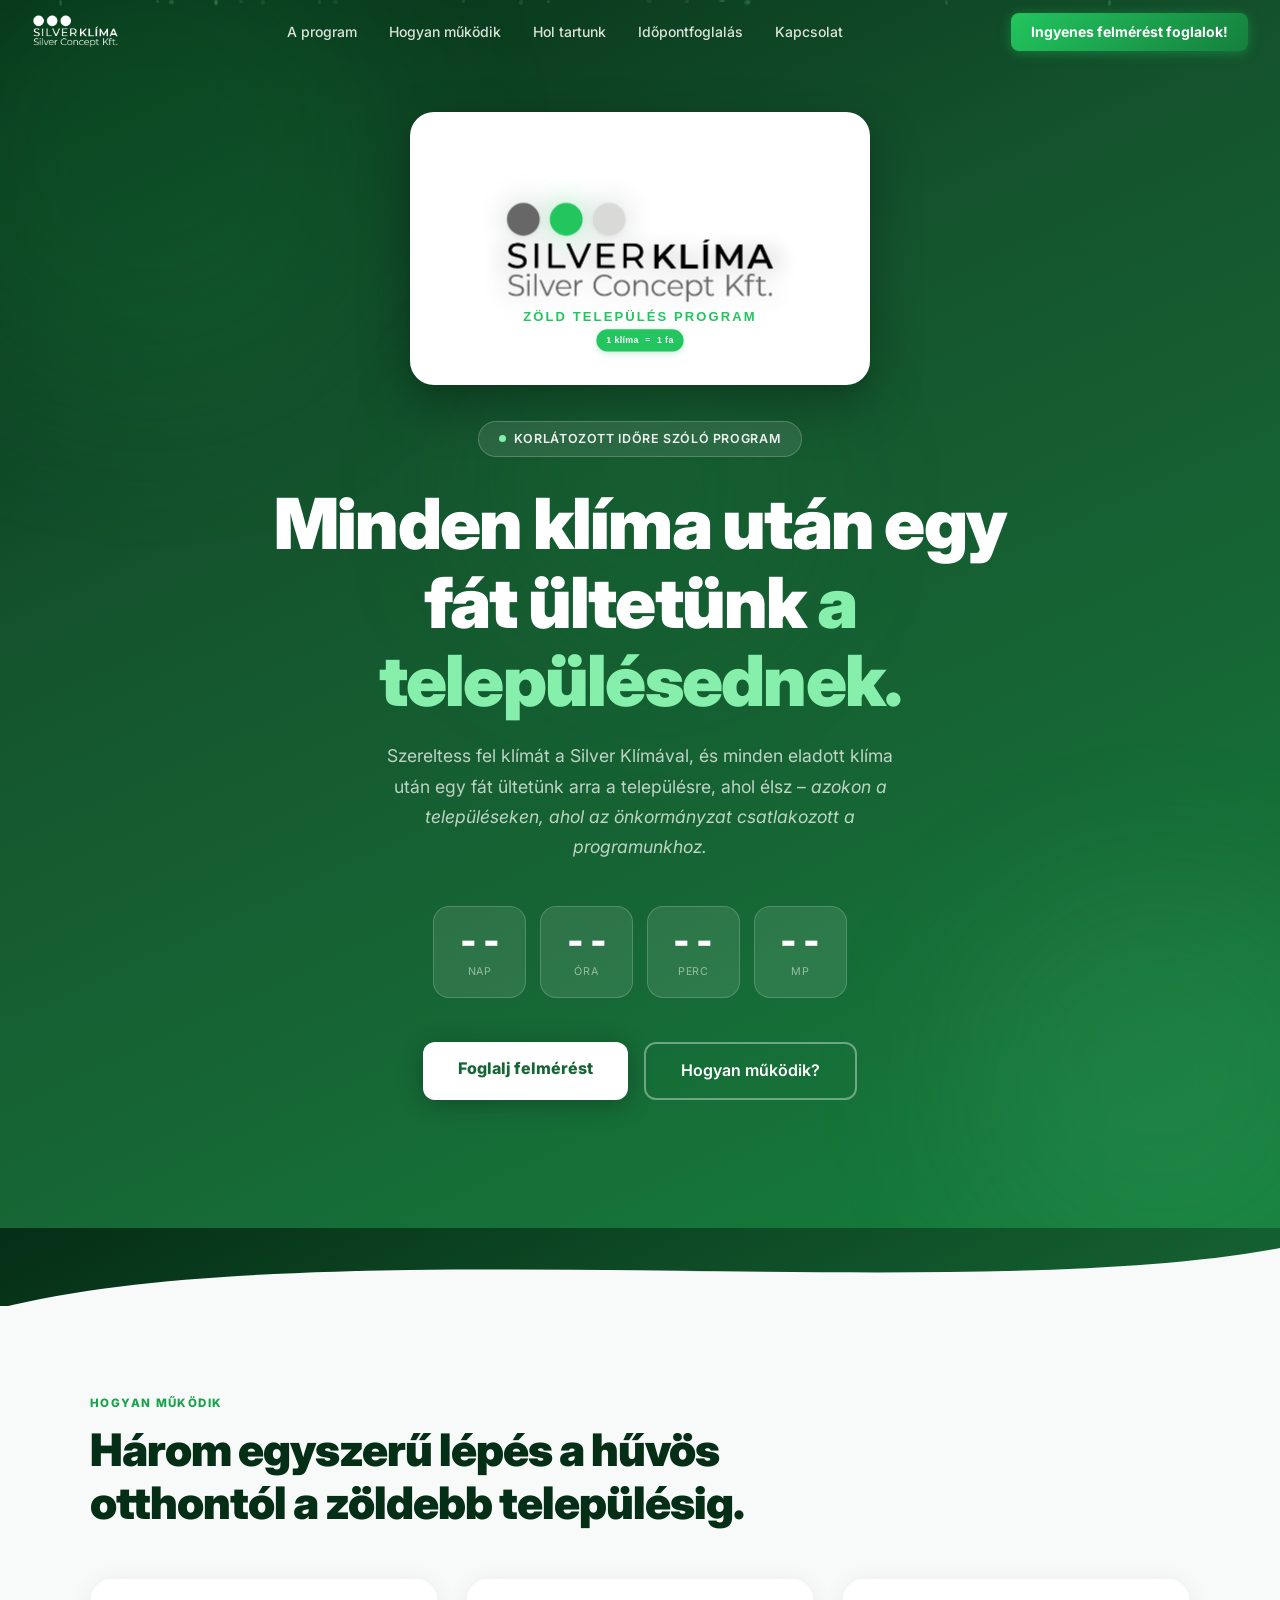
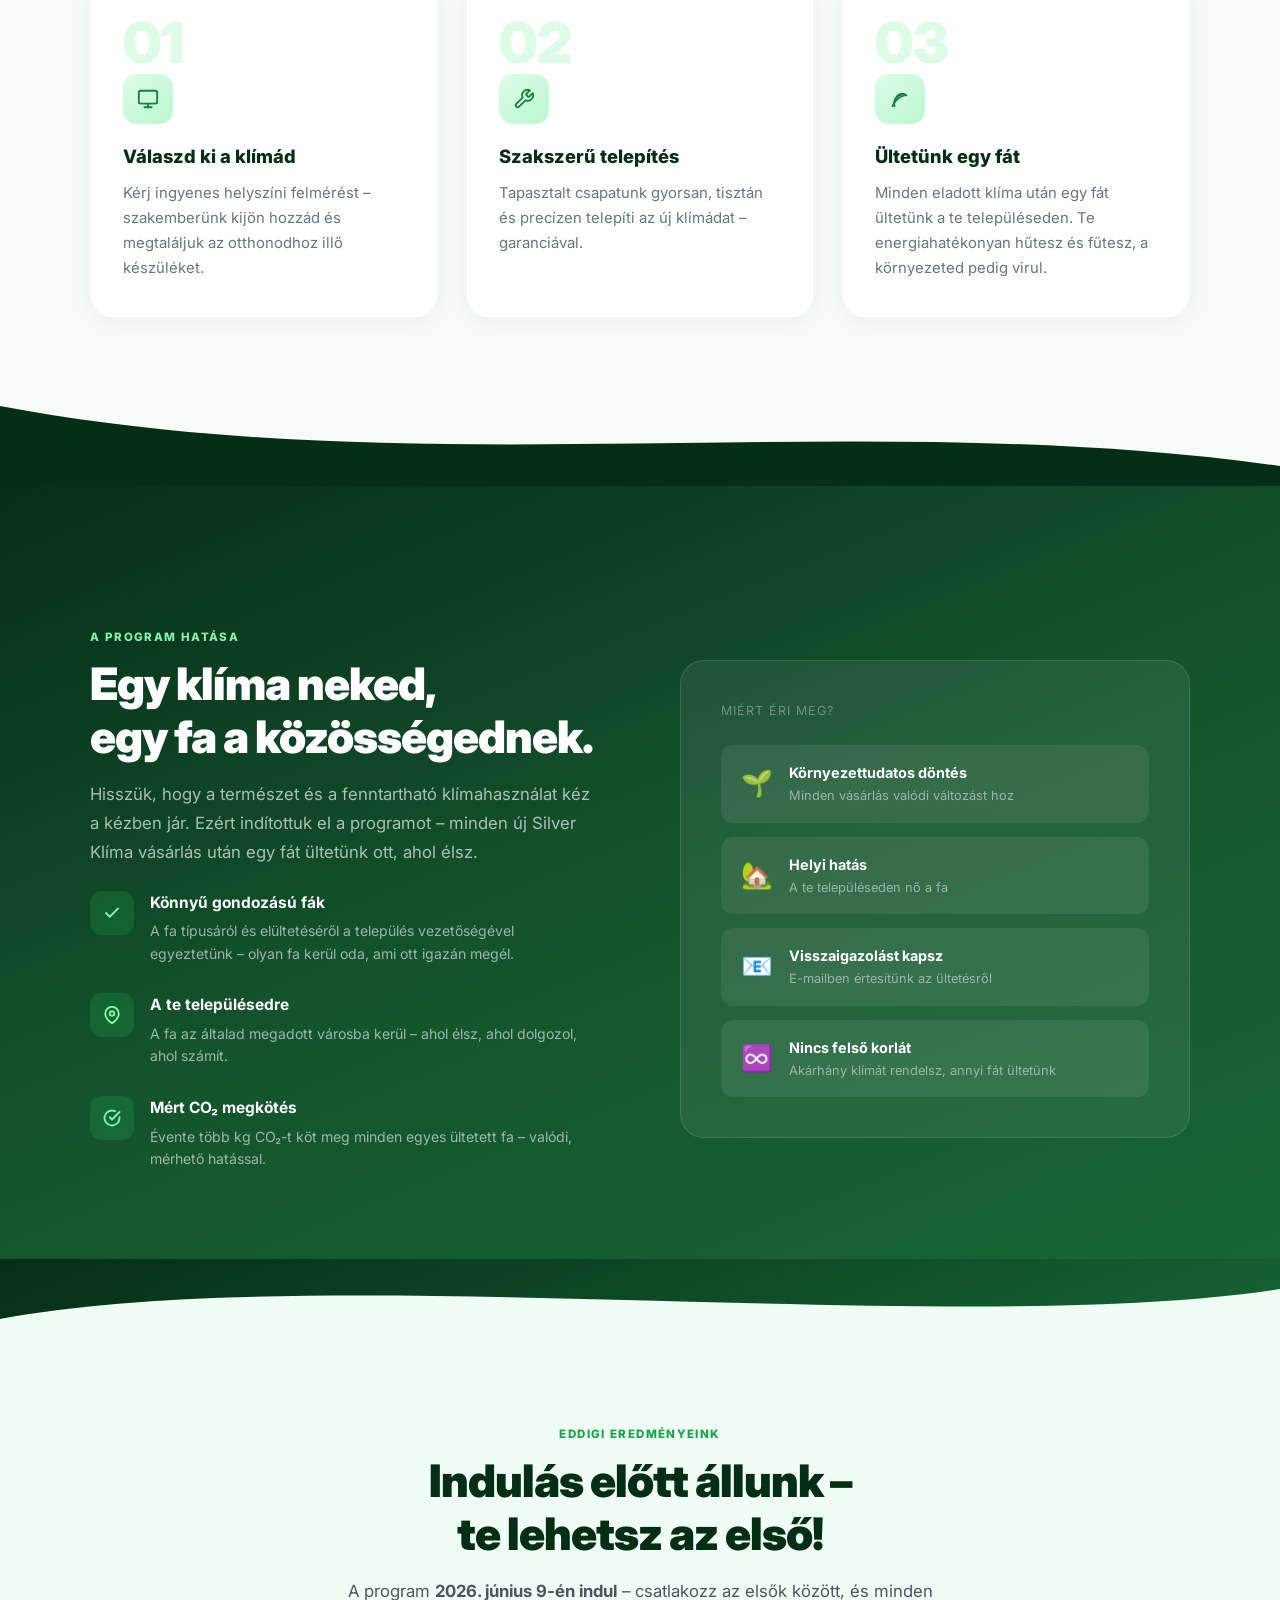
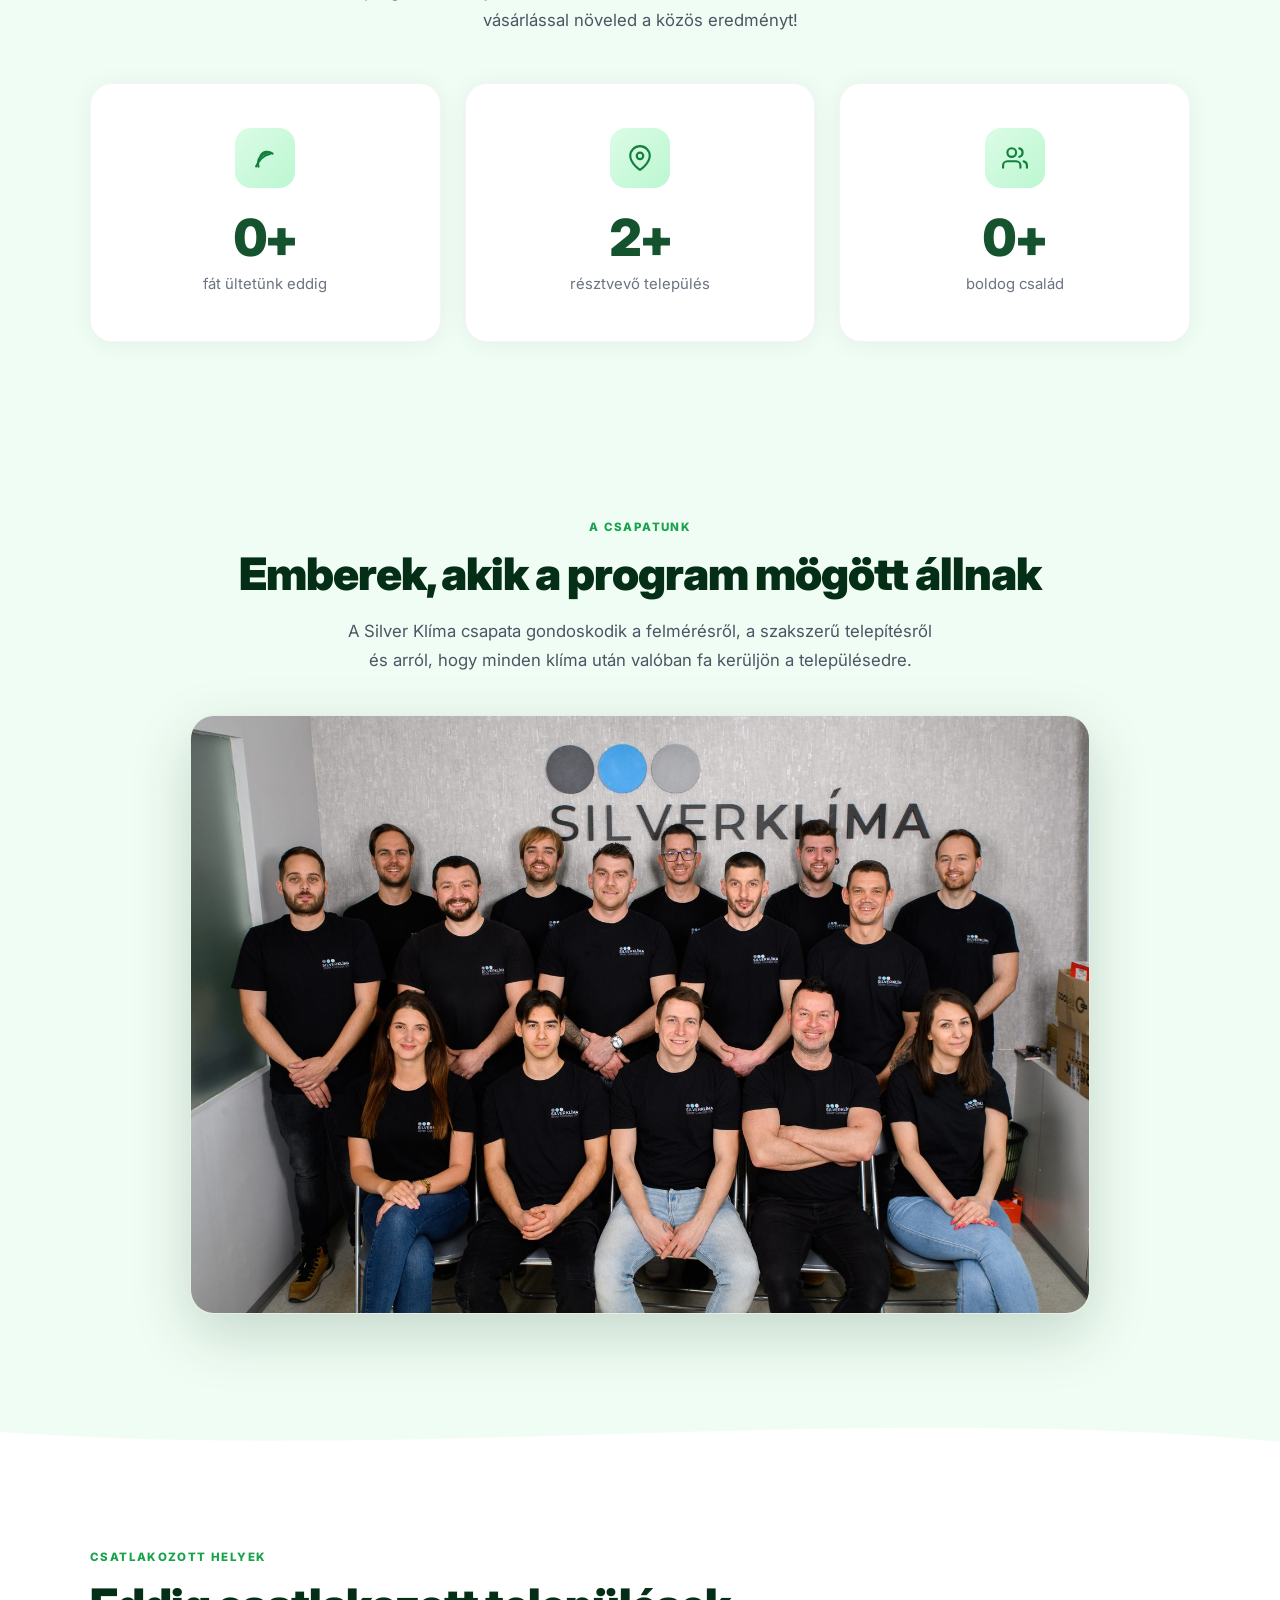
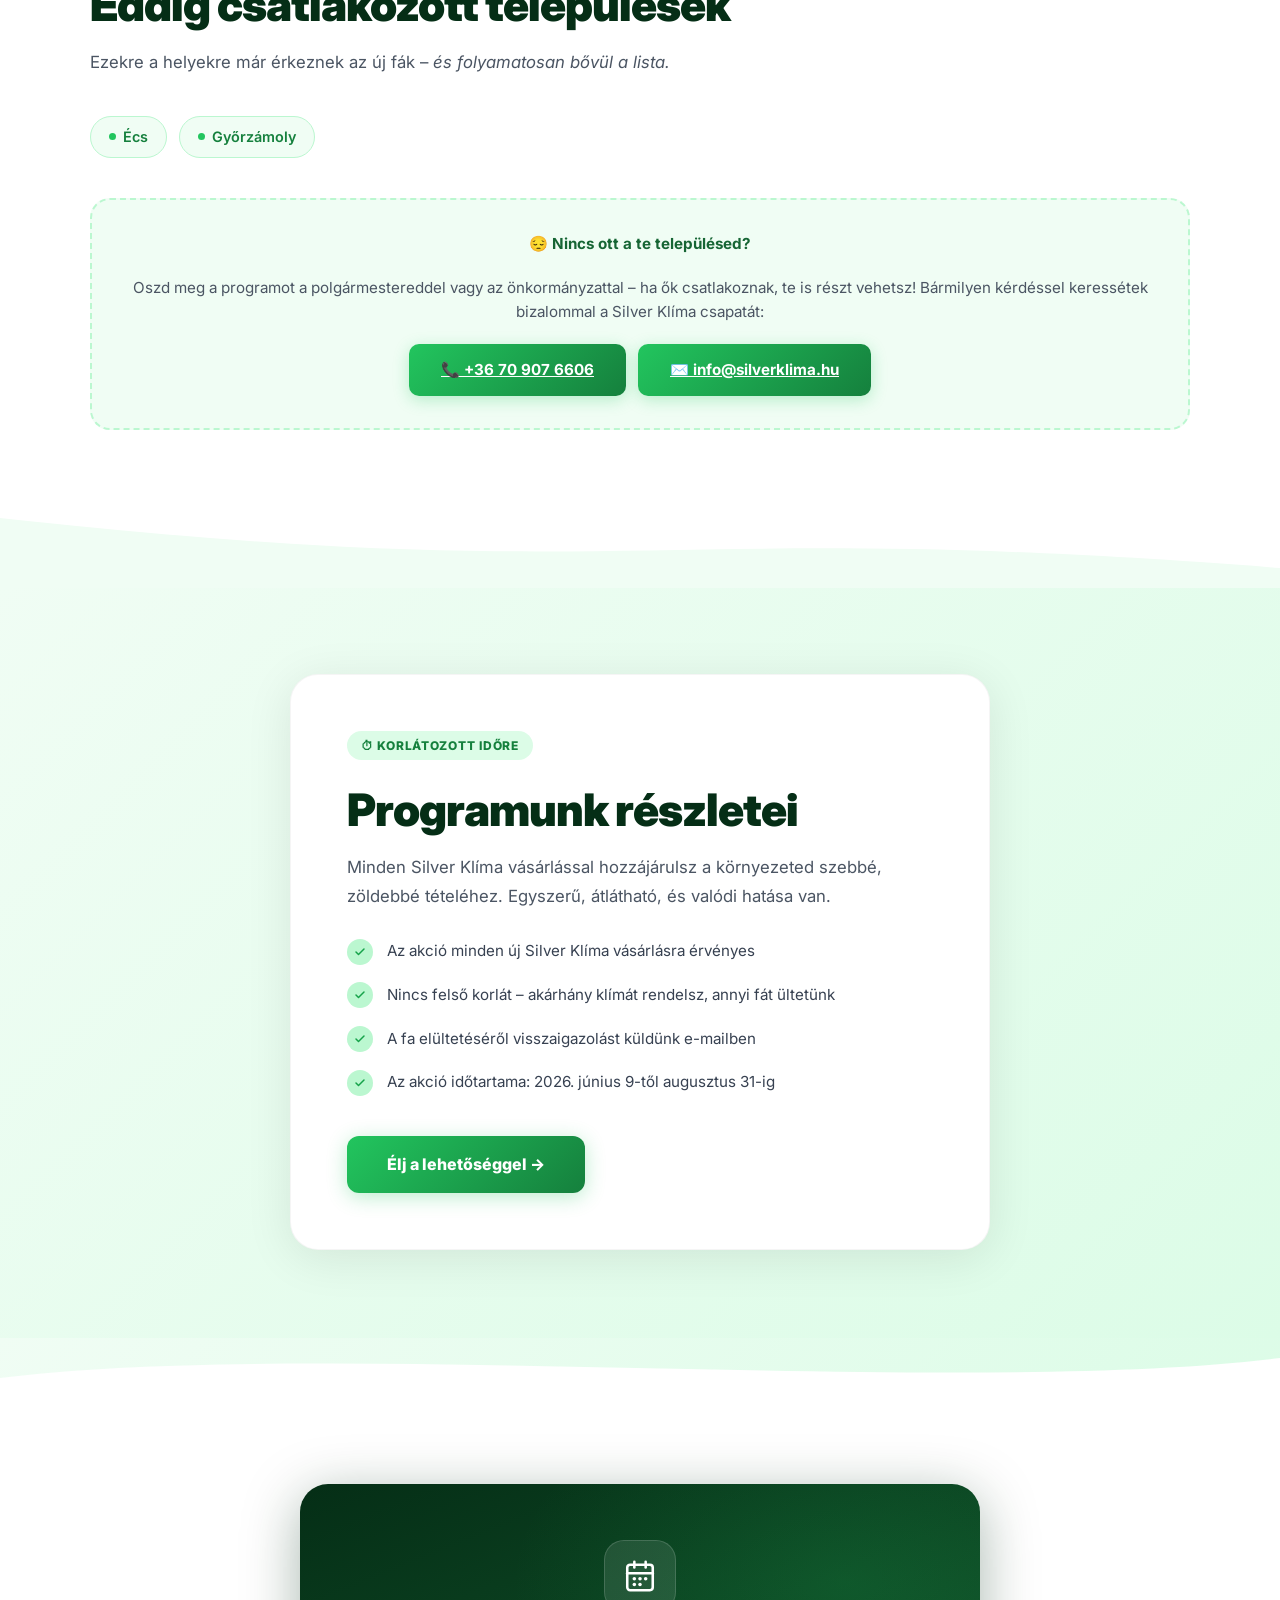
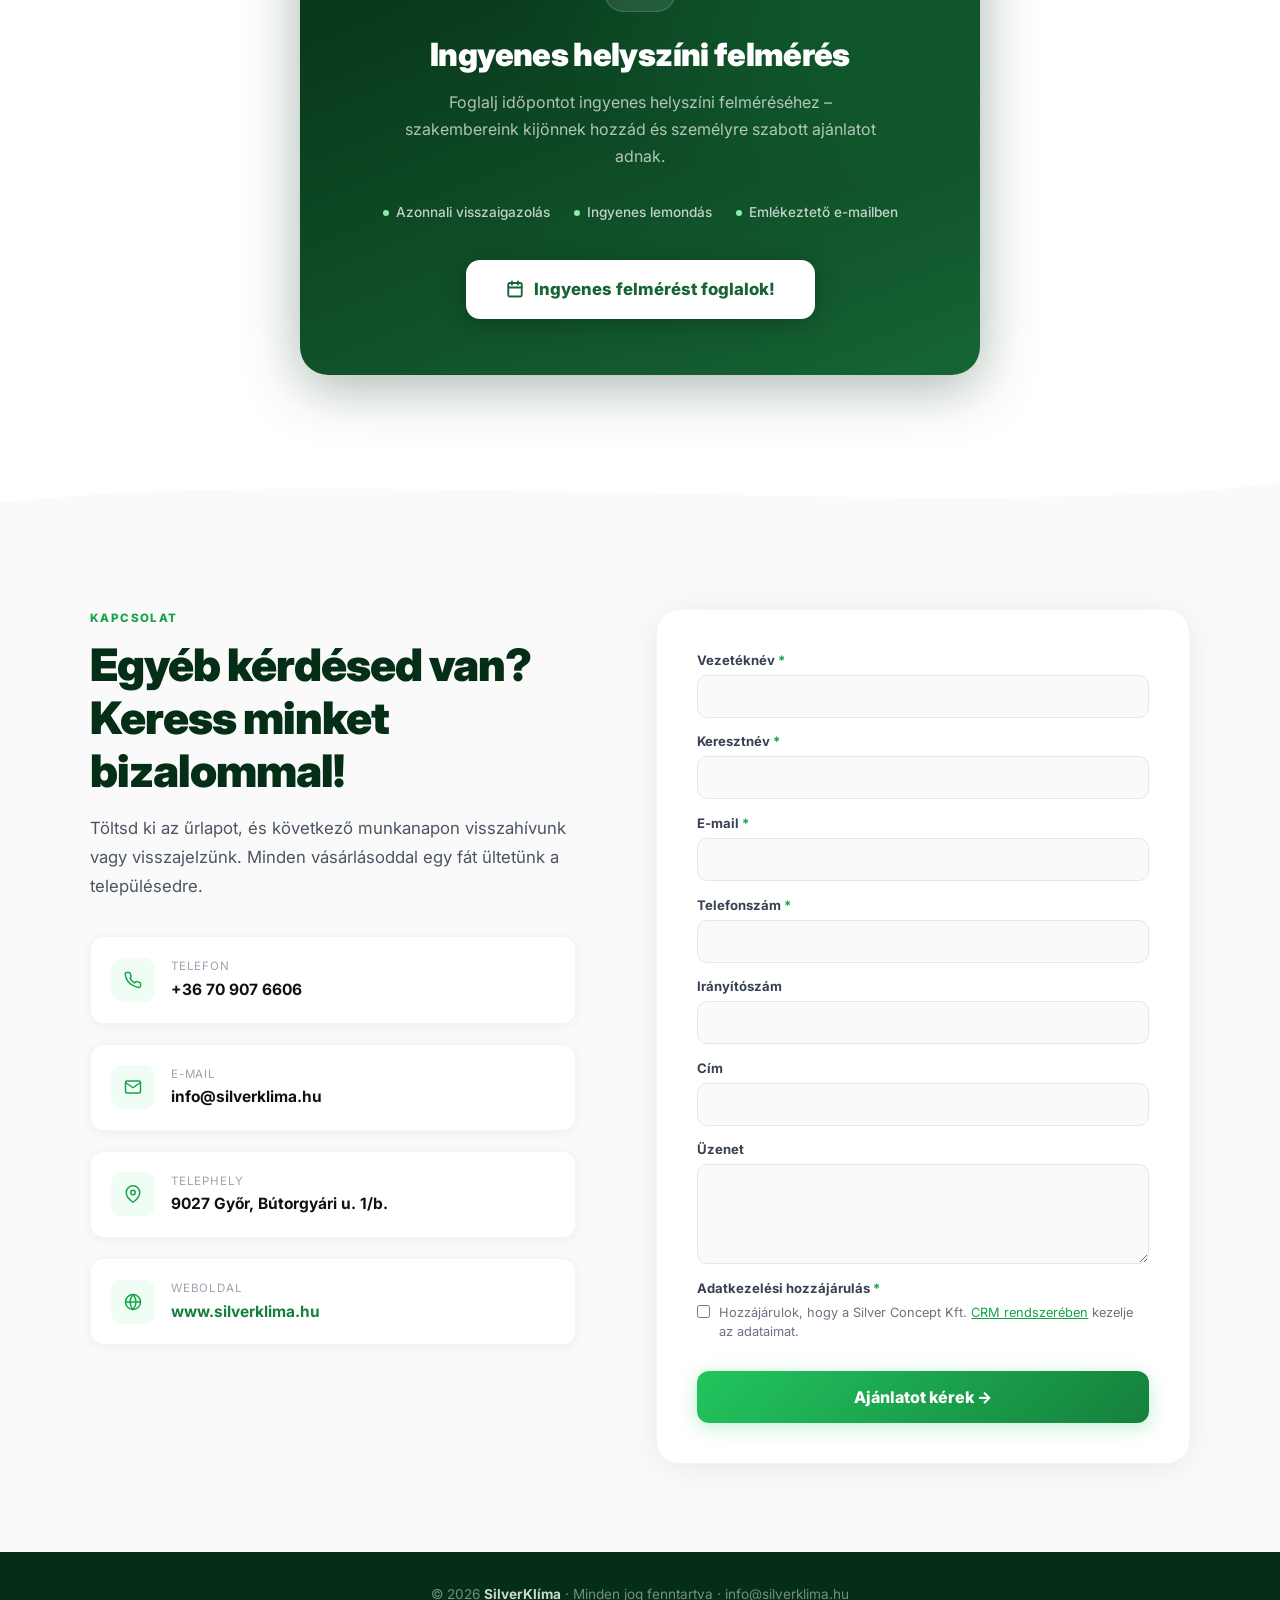
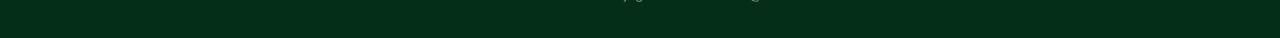
==== commit 5dfed14d: "Résztvevő települések száma 3 → 2 (Gönyű eltávolítása után) https://claude.ai/code/session_018Z3XsNx" ====
--- a/index.html
+++ b/index.html
@@ -768,7 +768,7 @@
                 <div class="stat-icon">
                     <svg viewBox="0 0 24 24" fill="none" stroke="currentColor" stroke-width="2" stroke-linecap="round" stroke-linejoin="round"><path d="M21 10c0 7-9 13-9 13s-9-6-9-13a9 9 0 0 1 18 0z"/><circle cx="12" cy="10" r="3"/></svg>
                 </div>
-                <span class="stat-num" data-target="3">0</span>
+                <span class="stat-num" data-target="2">0</span>
                 <span class="stat-lbl">résztvevő település</span>
             </div>
             <div class="stat-card fade-up" style="transition-delay:.3s">
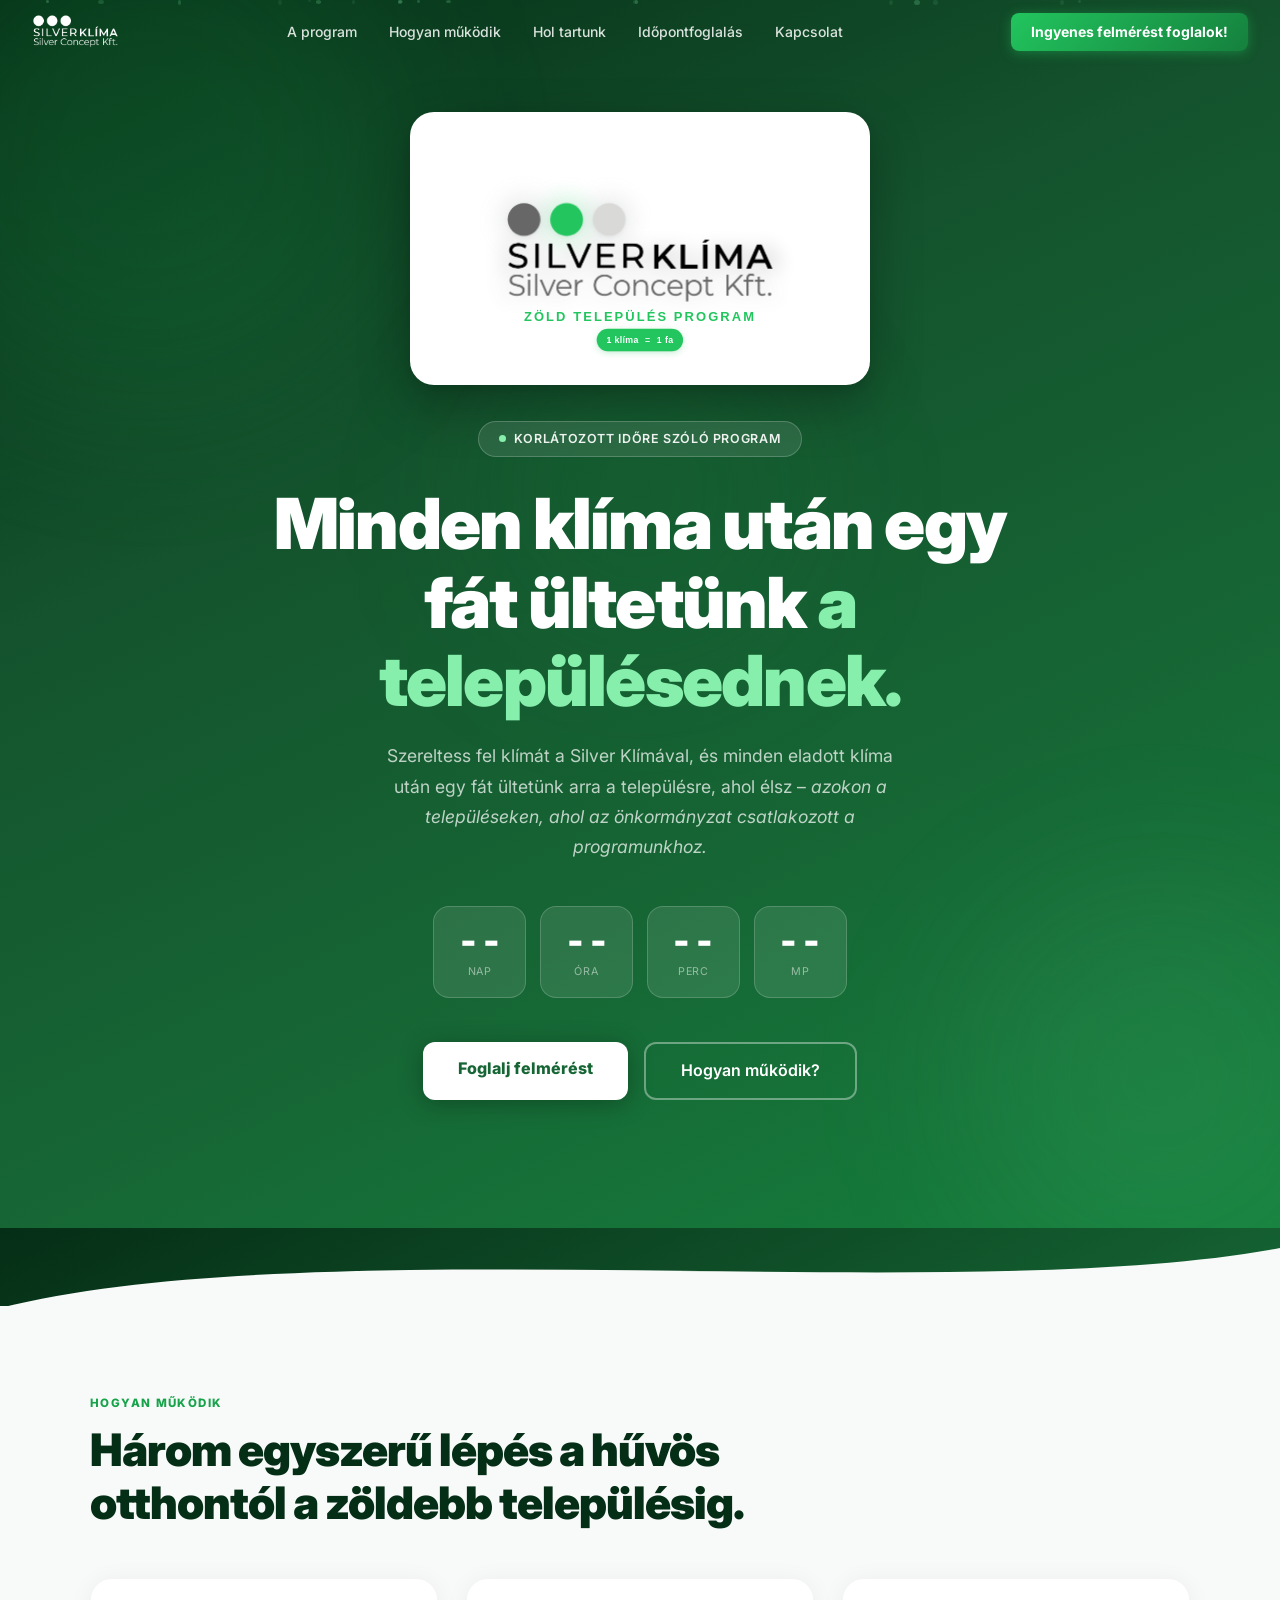
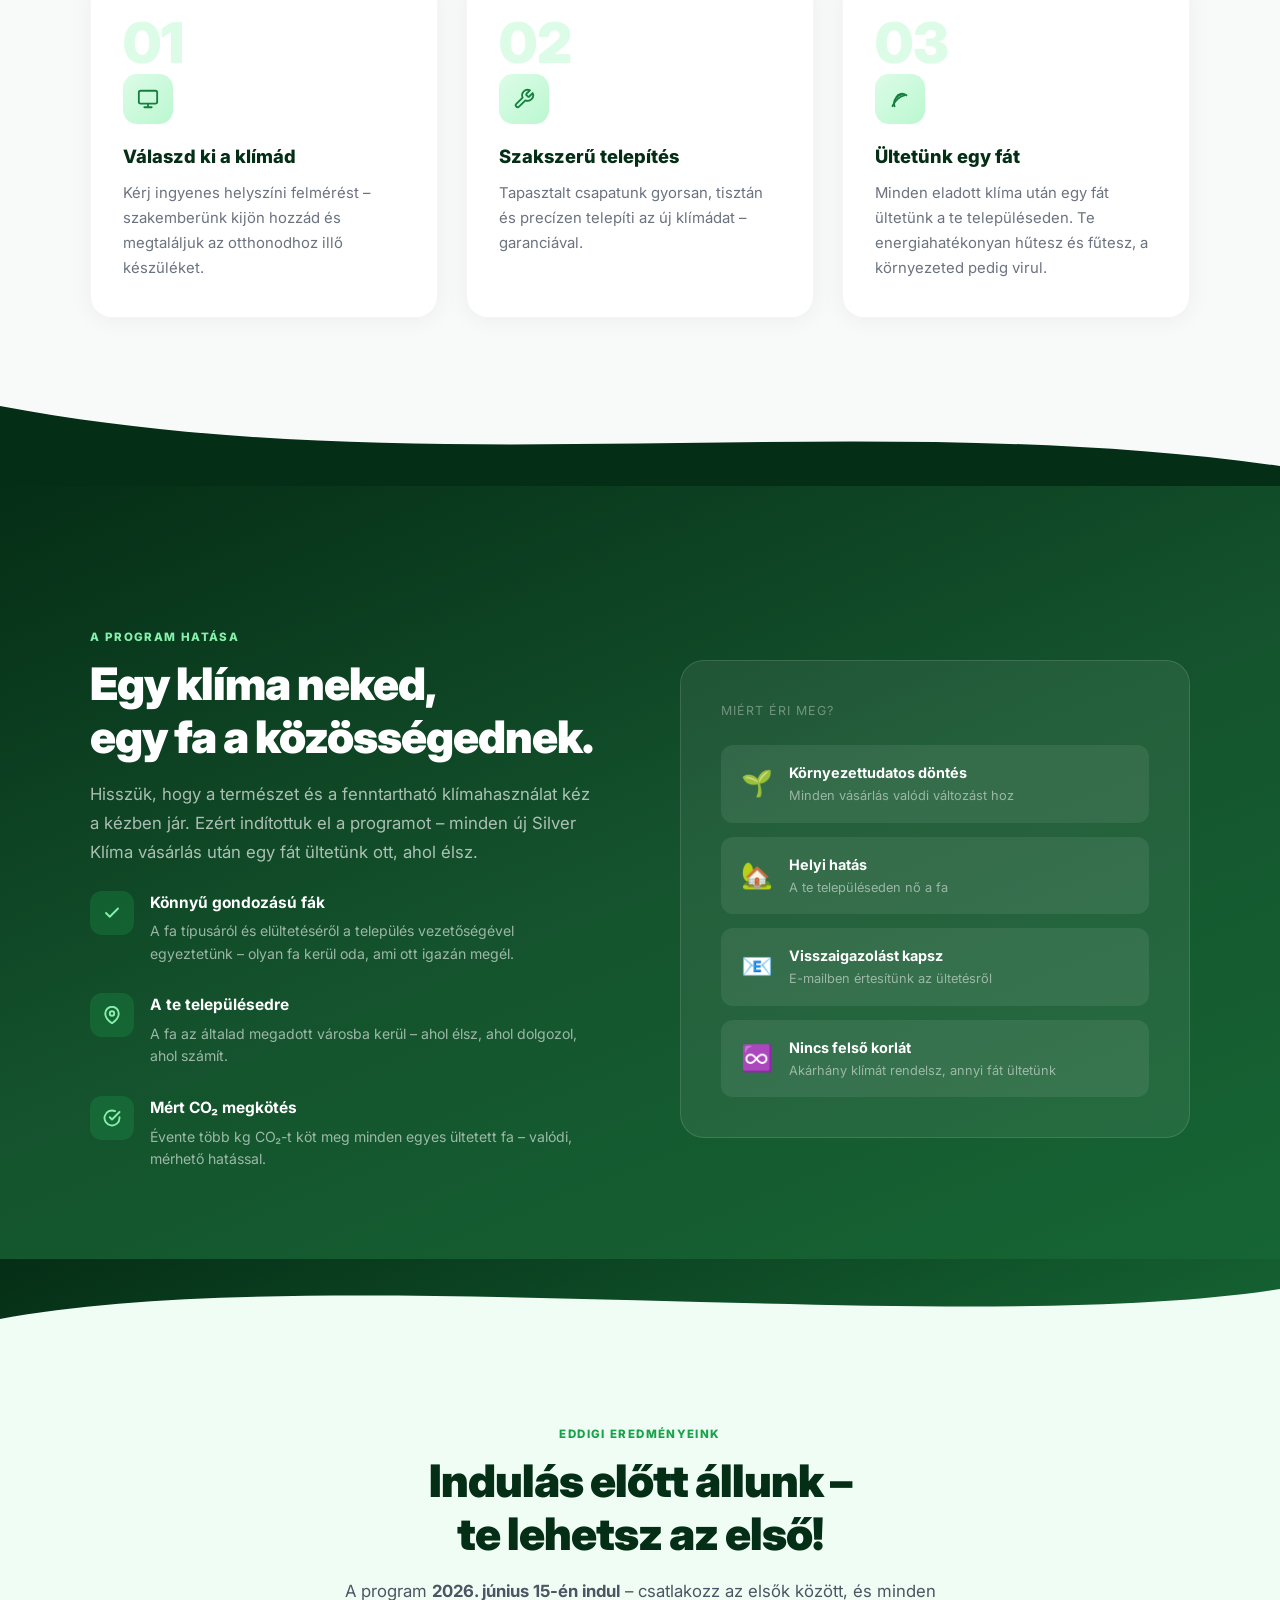
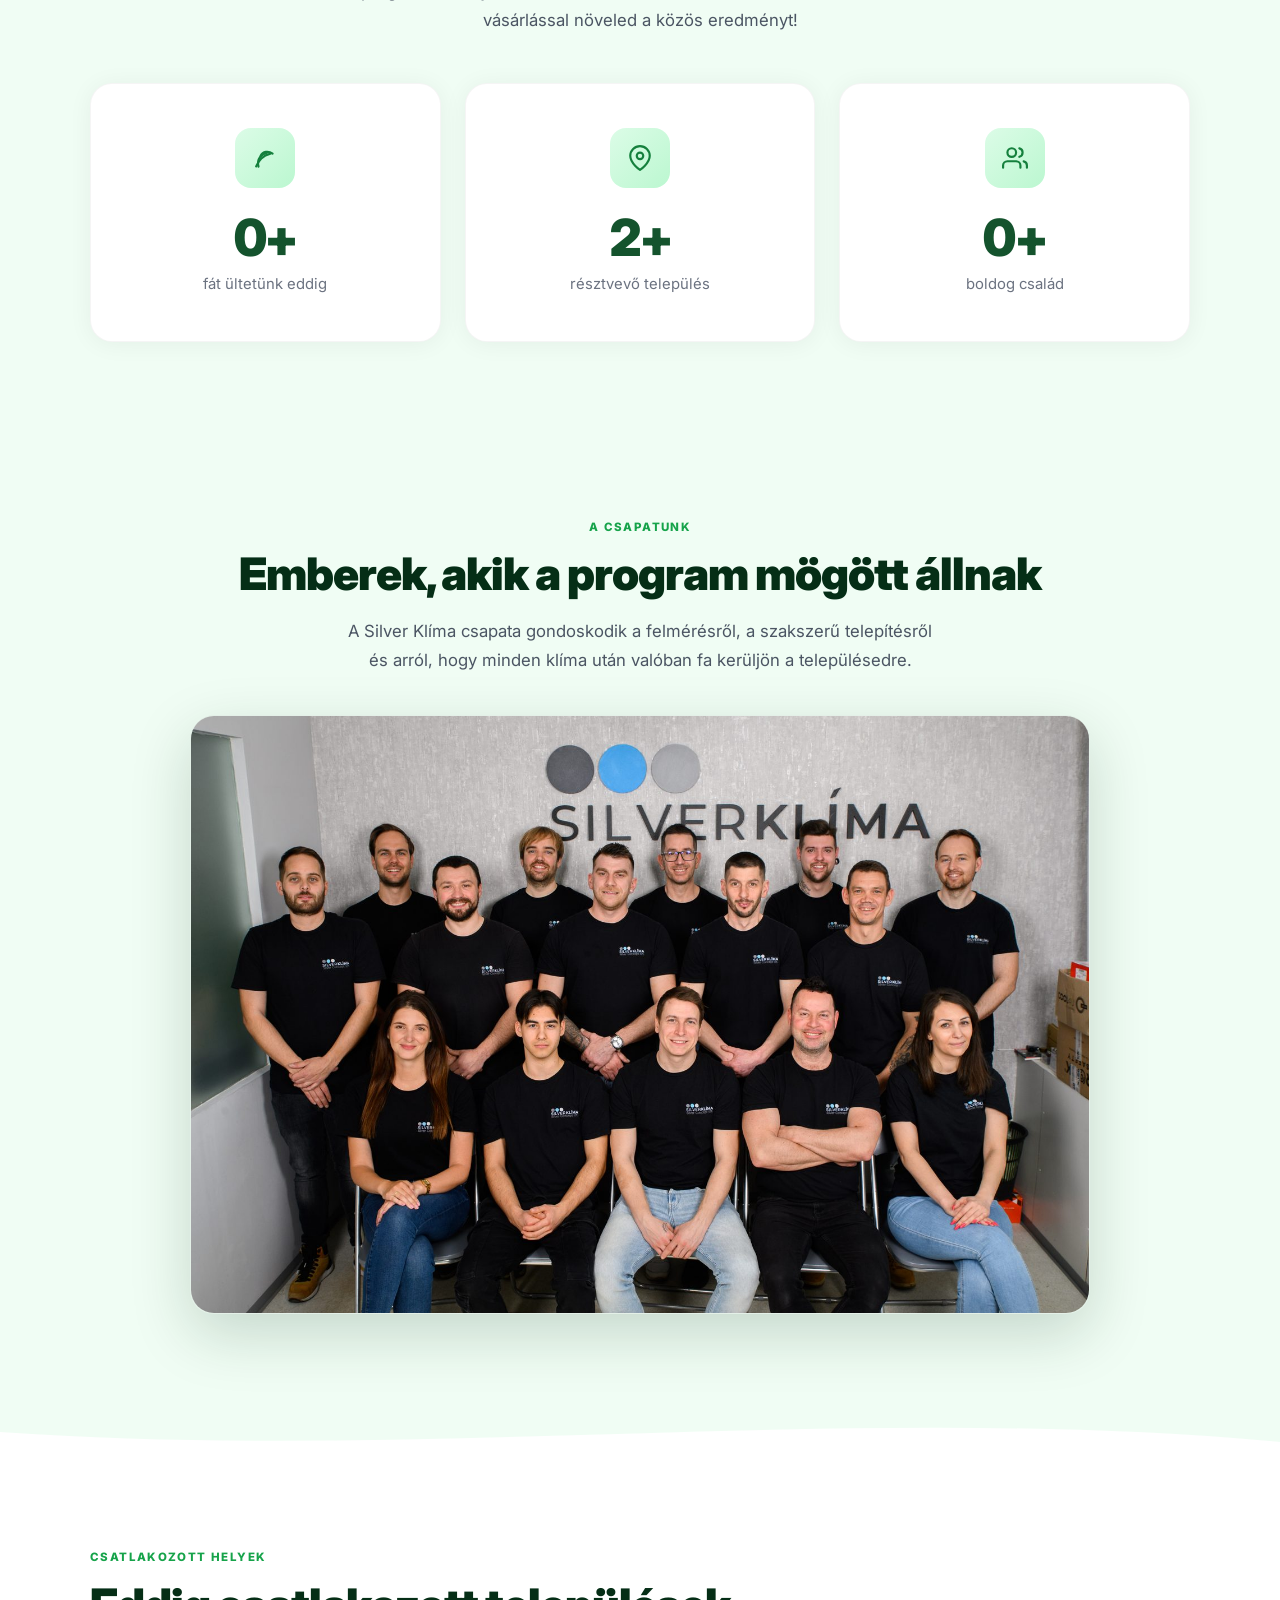
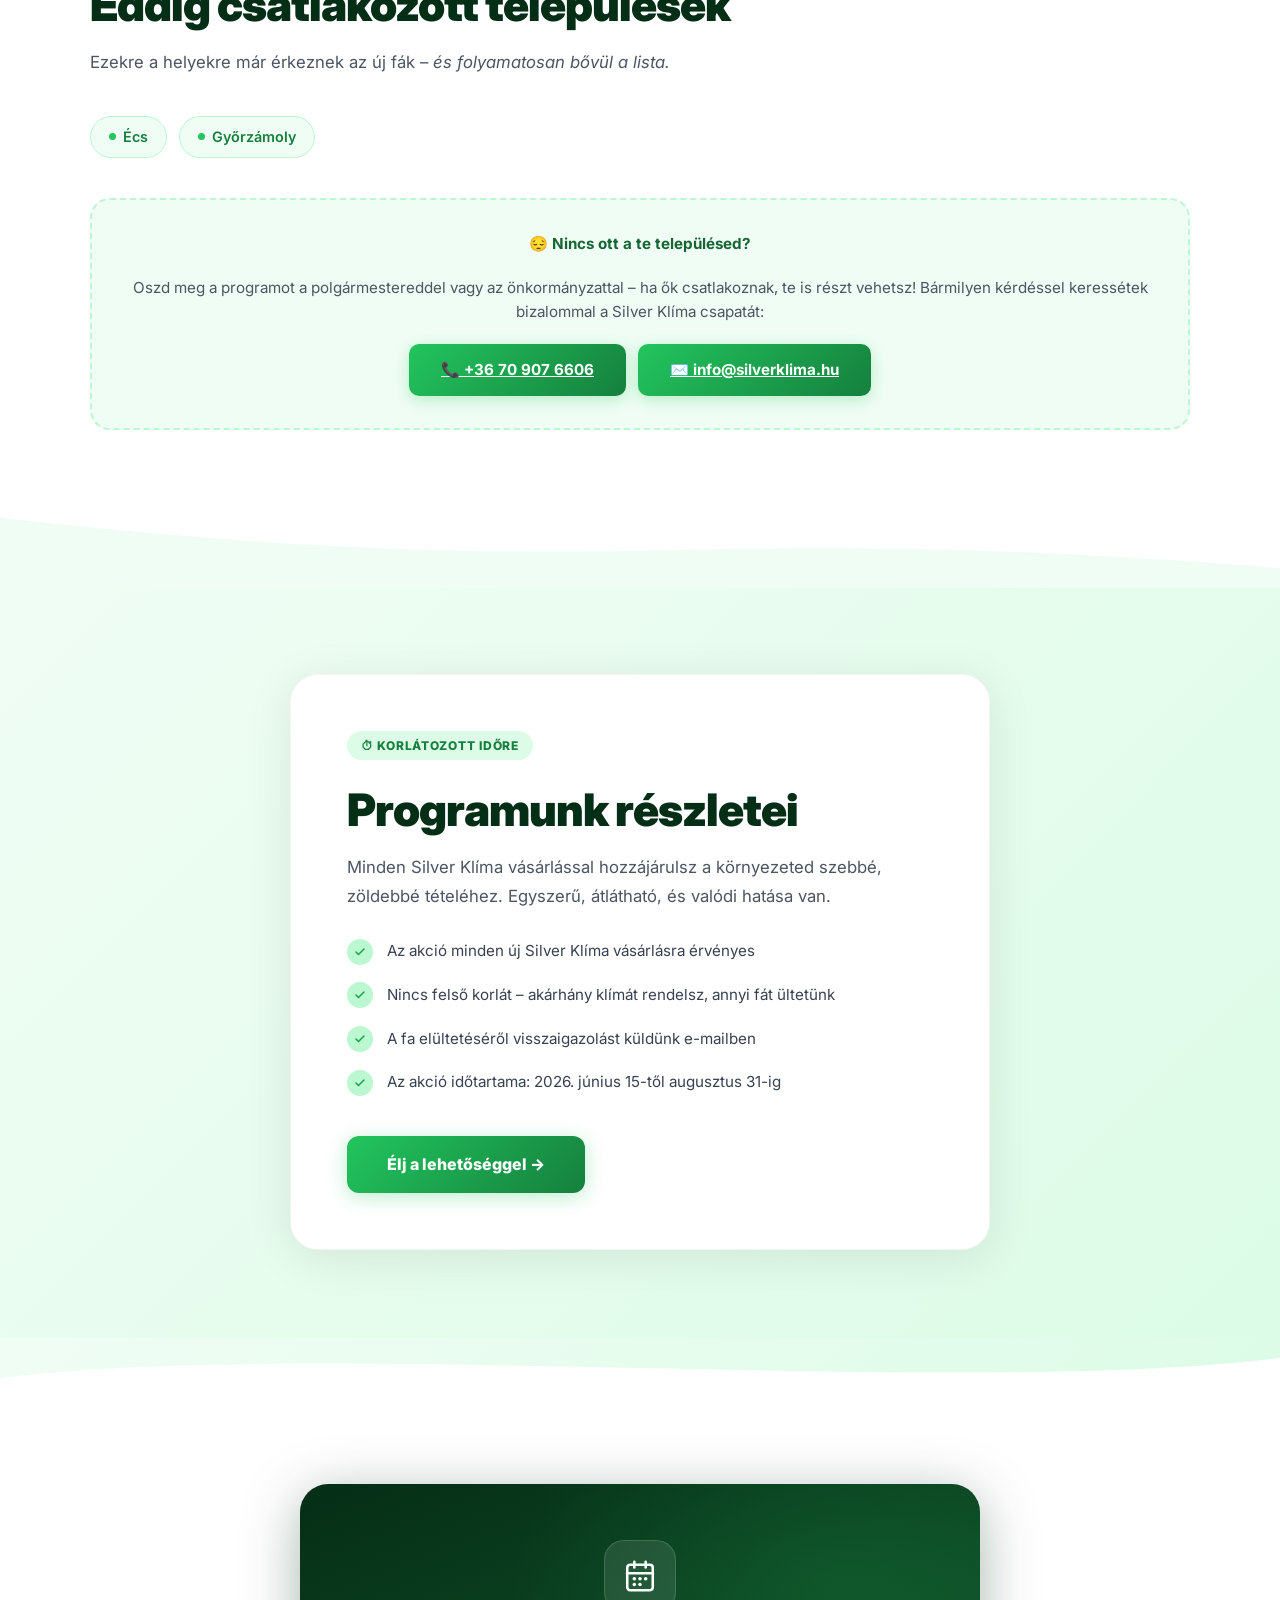
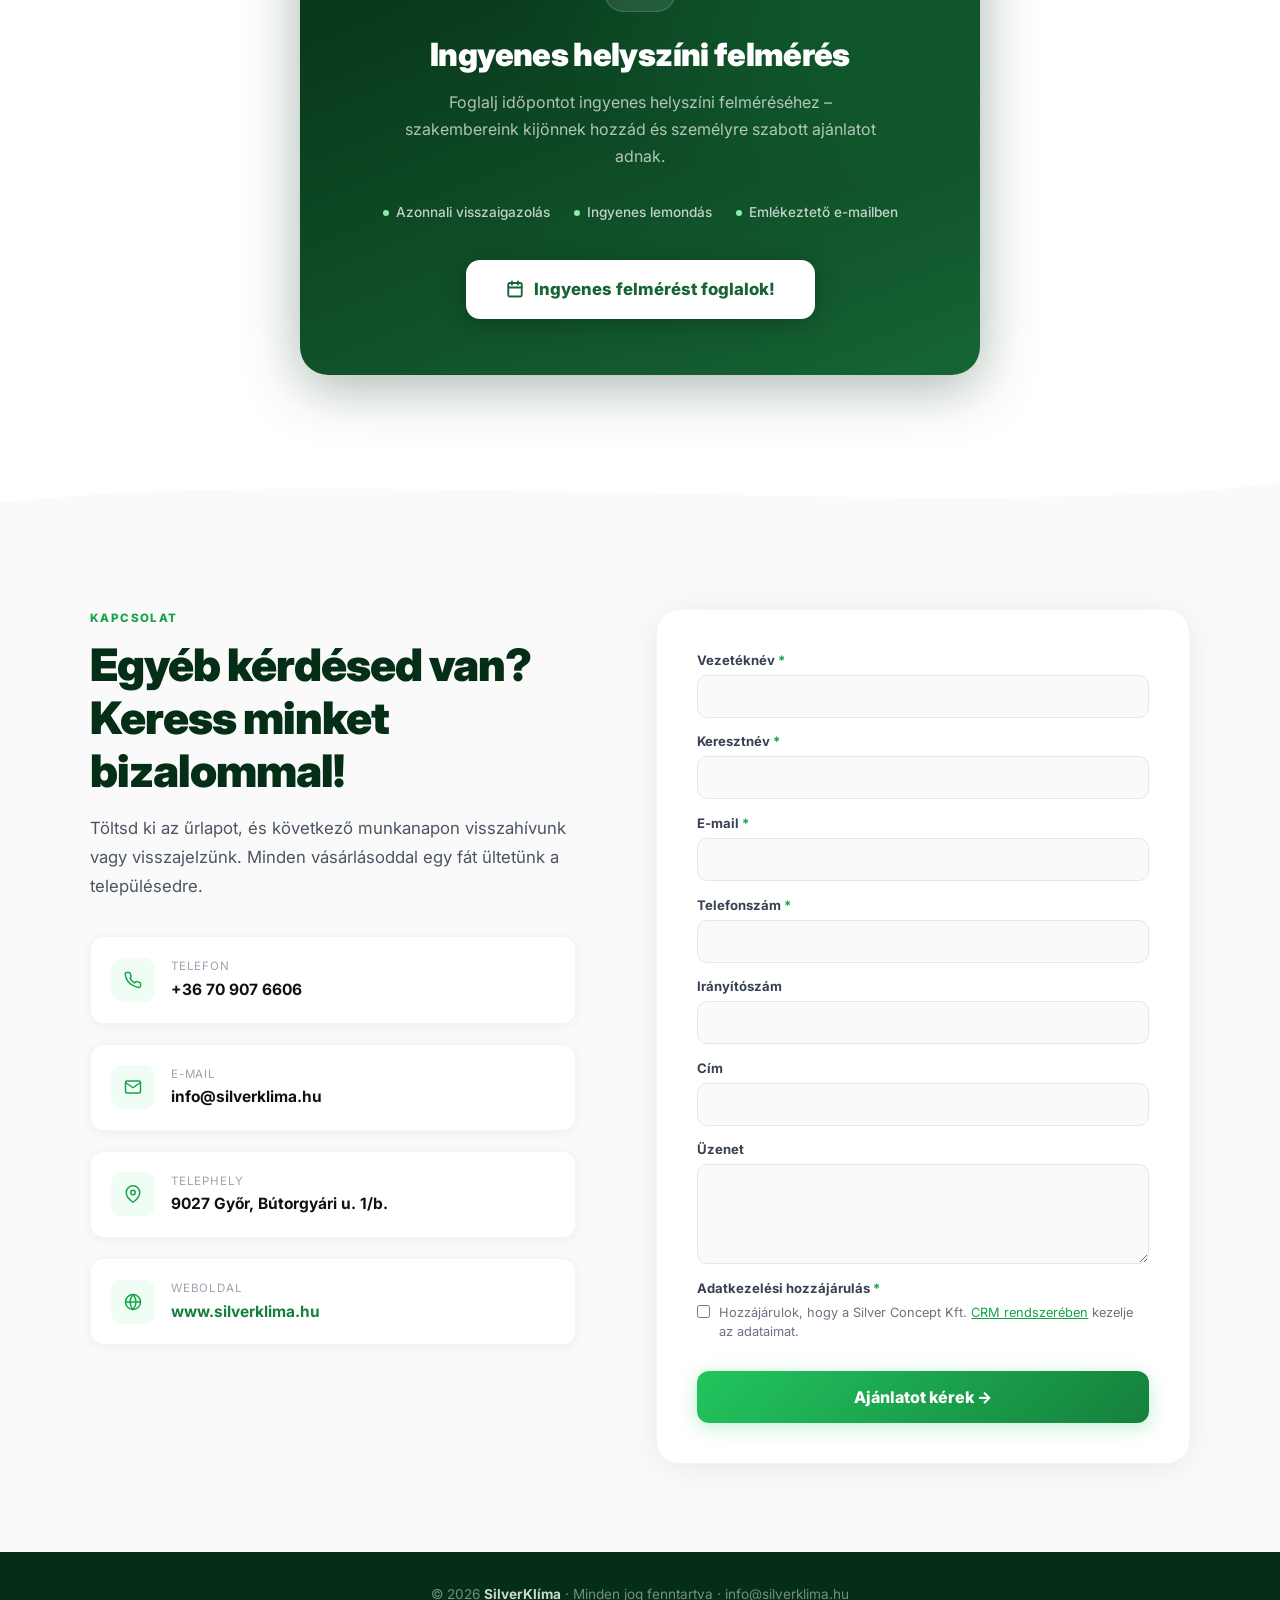
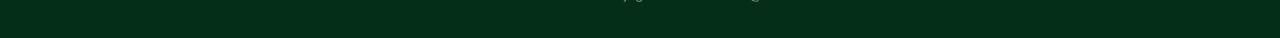
==== commit 54d41965: "Program indulás dátuma: június 9 → június 15 https://claude.ai/code/session_018Z3XsNxBuBUsNXgmLFSnp3" ====
--- a/index.html
+++ b/index.html
@@ -754,7 +754,7 @@
         <div class="fade-up">
             <span class="tag">Eddigi eredményeink</span>
             <h2 class="title">Indulás előtt állunk –<br>te lehetsz az első!</h2>
-            <p class="sub" style="margin:0 auto">A program <strong>2026. június 9-én indul</strong> – csatlakozz az elsők között, és minden vásárlással növeled a közös eredményt!</p>
+            <p class="sub" style="margin:0 auto">A program <strong>2026. június 15-én indul</strong> – csatlakozz az elsők között, és minden vásárlással növeled a közös eredményt!</p>
         </div>
         <div class="stats-grid">
             <div class="stat-card fade-up" style="transition-delay:.1s">
@@ -841,7 +841,7 @@
                 <li class="detail-item"><span class="detail-check"><svg viewBox="0 0 24 24" fill="none" stroke="currentColor" stroke-width="3" stroke-linecap="round" stroke-linejoin="round"><polyline points="20 6 9 17 4 12"/></svg></span>Az akció minden új Silver Klíma vásárlásra érvényes</li>
                 <li class="detail-item"><span class="detail-check"><svg viewBox="0 0 24 24" fill="none" stroke="currentColor" stroke-width="3" stroke-linecap="round" stroke-linejoin="round"><polyline points="20 6 9 17 4 12"/></svg></span>Nincs felső korlát – akárhány klímát rendelsz, annyi fát ültetünk</li>
                 <li class="detail-item"><span class="detail-check"><svg viewBox="0 0 24 24" fill="none" stroke="currentColor" stroke-width="3" stroke-linecap="round" stroke-linejoin="round"><polyline points="20 6 9 17 4 12"/></svg></span>A fa elültetéséről visszaigazolást küldünk e-mailben</li>
-                <li class="detail-item"><span class="detail-check"><svg viewBox="0 0 24 24" fill="none" stroke="currentColor" stroke-width="3" stroke-linecap="round" stroke-linejoin="round"><polyline points="20 6 9 17 4 12"/></svg></span>Az akció időtartama: 2026. június 9-től augusztus 31-ig</li>
+                <li class="detail-item"><span class="detail-check"><svg viewBox="0 0 24 24" fill="none" stroke="currentColor" stroke-width="3" stroke-linecap="round" stroke-linejoin="round"><polyline points="20 6 9 17 4 12"/></svg></span>Az akció időtartama: 2026. június 15-től augusztus 31-ig</li>
             </ul>
             <a href="#kapcsolat" class="btn-green">Élj a lehetőséggel →</a>
         </div>
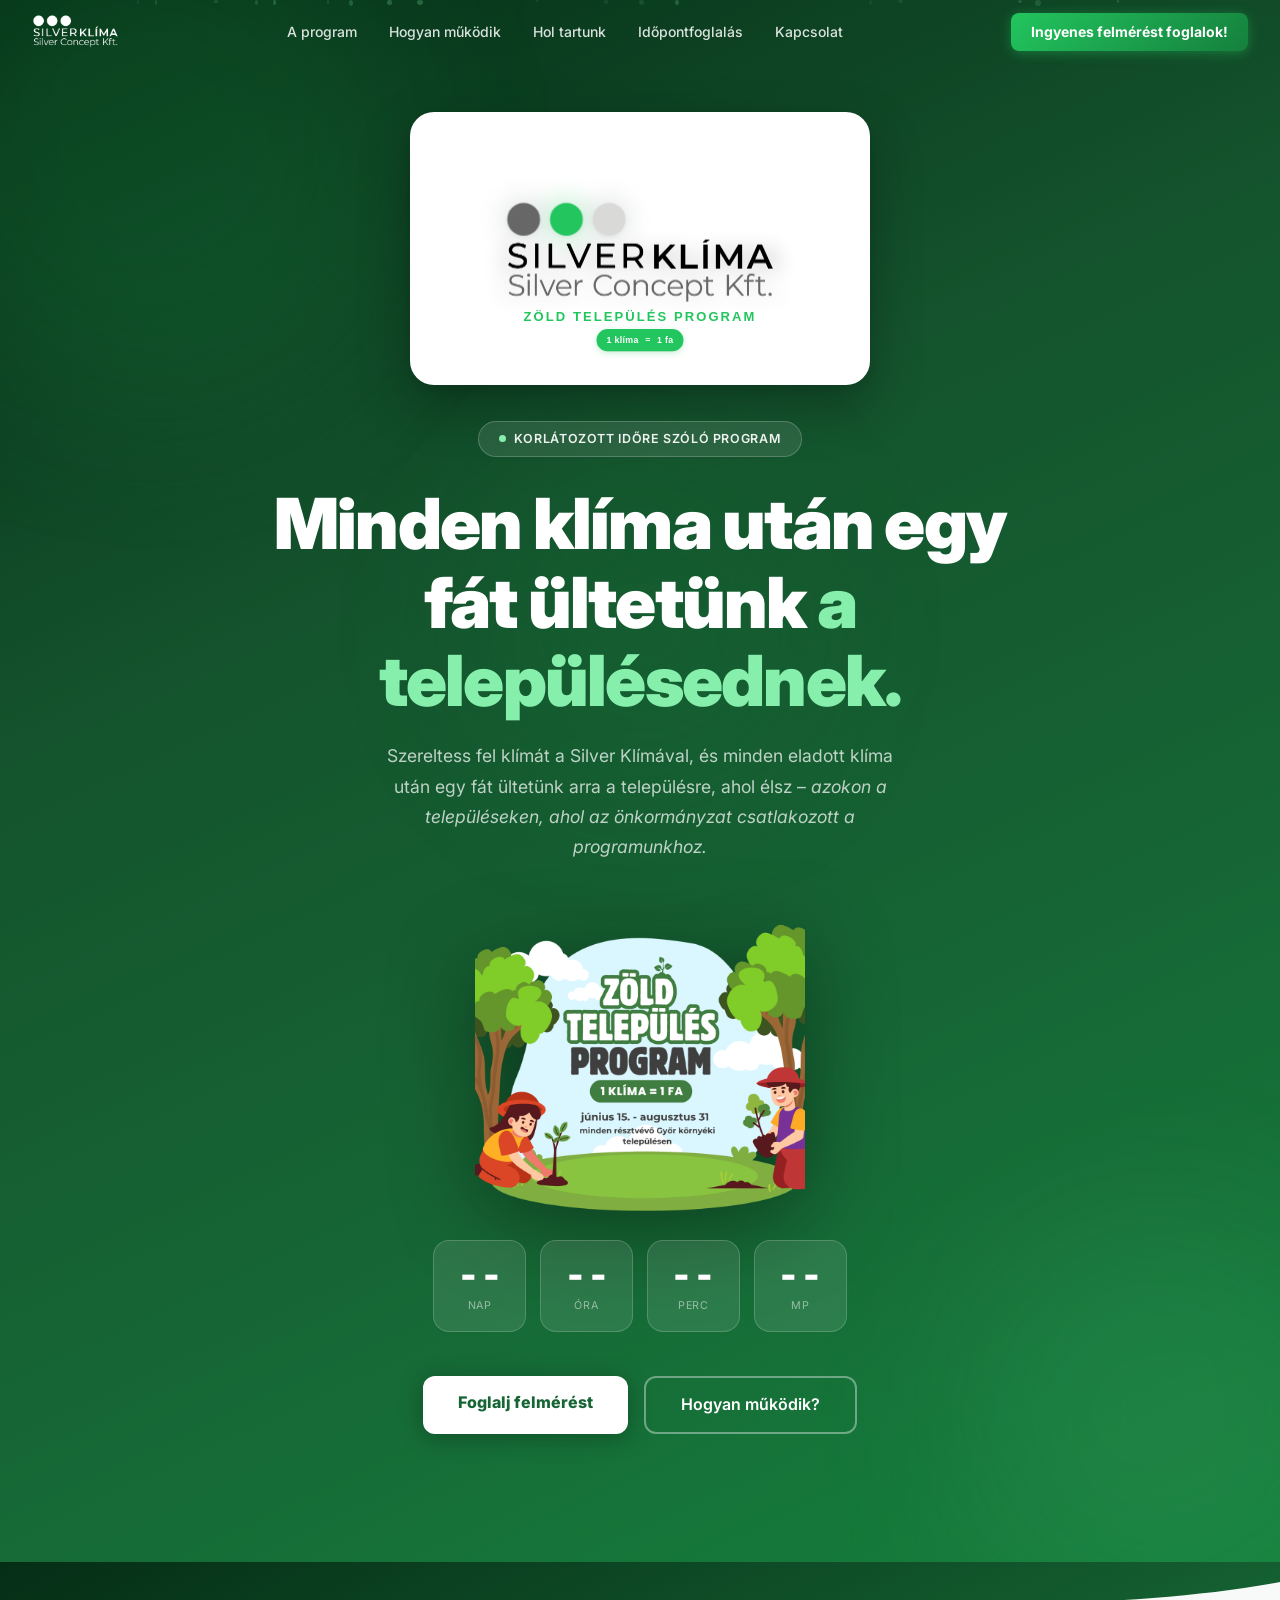
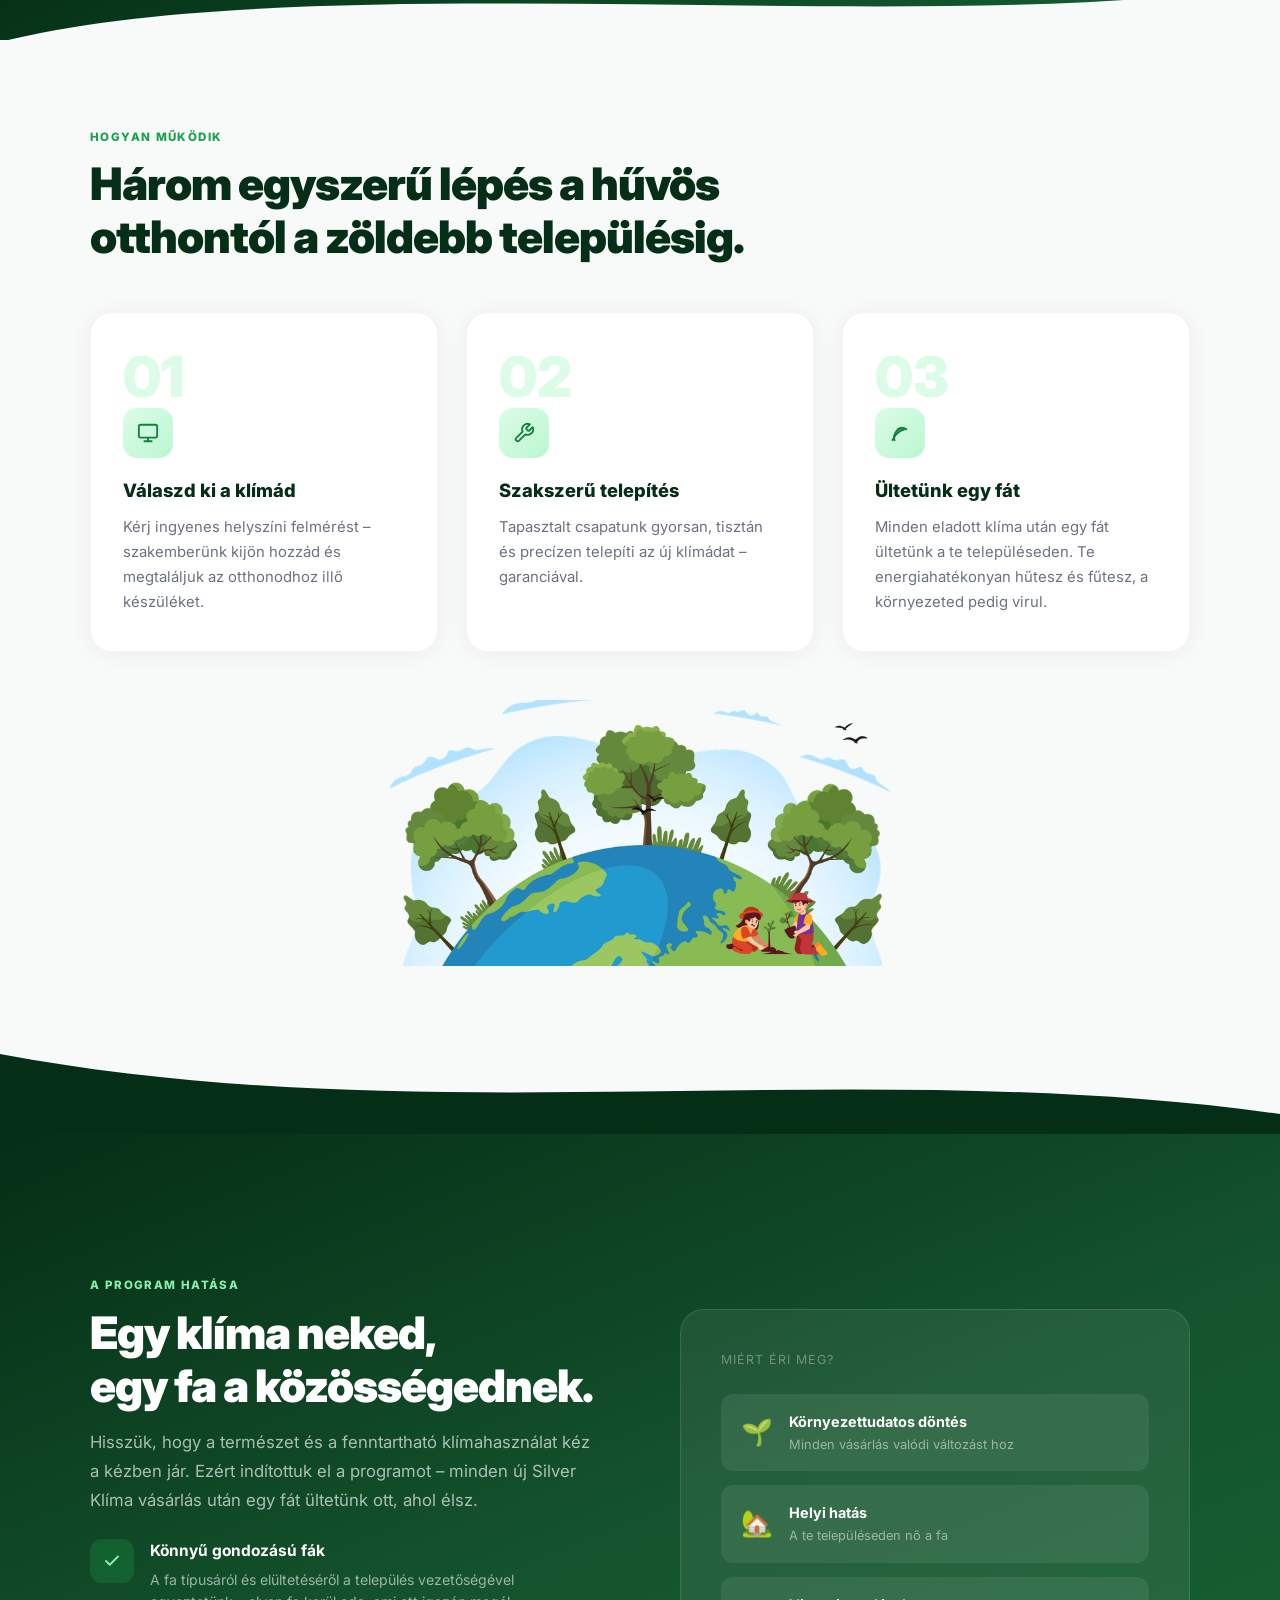
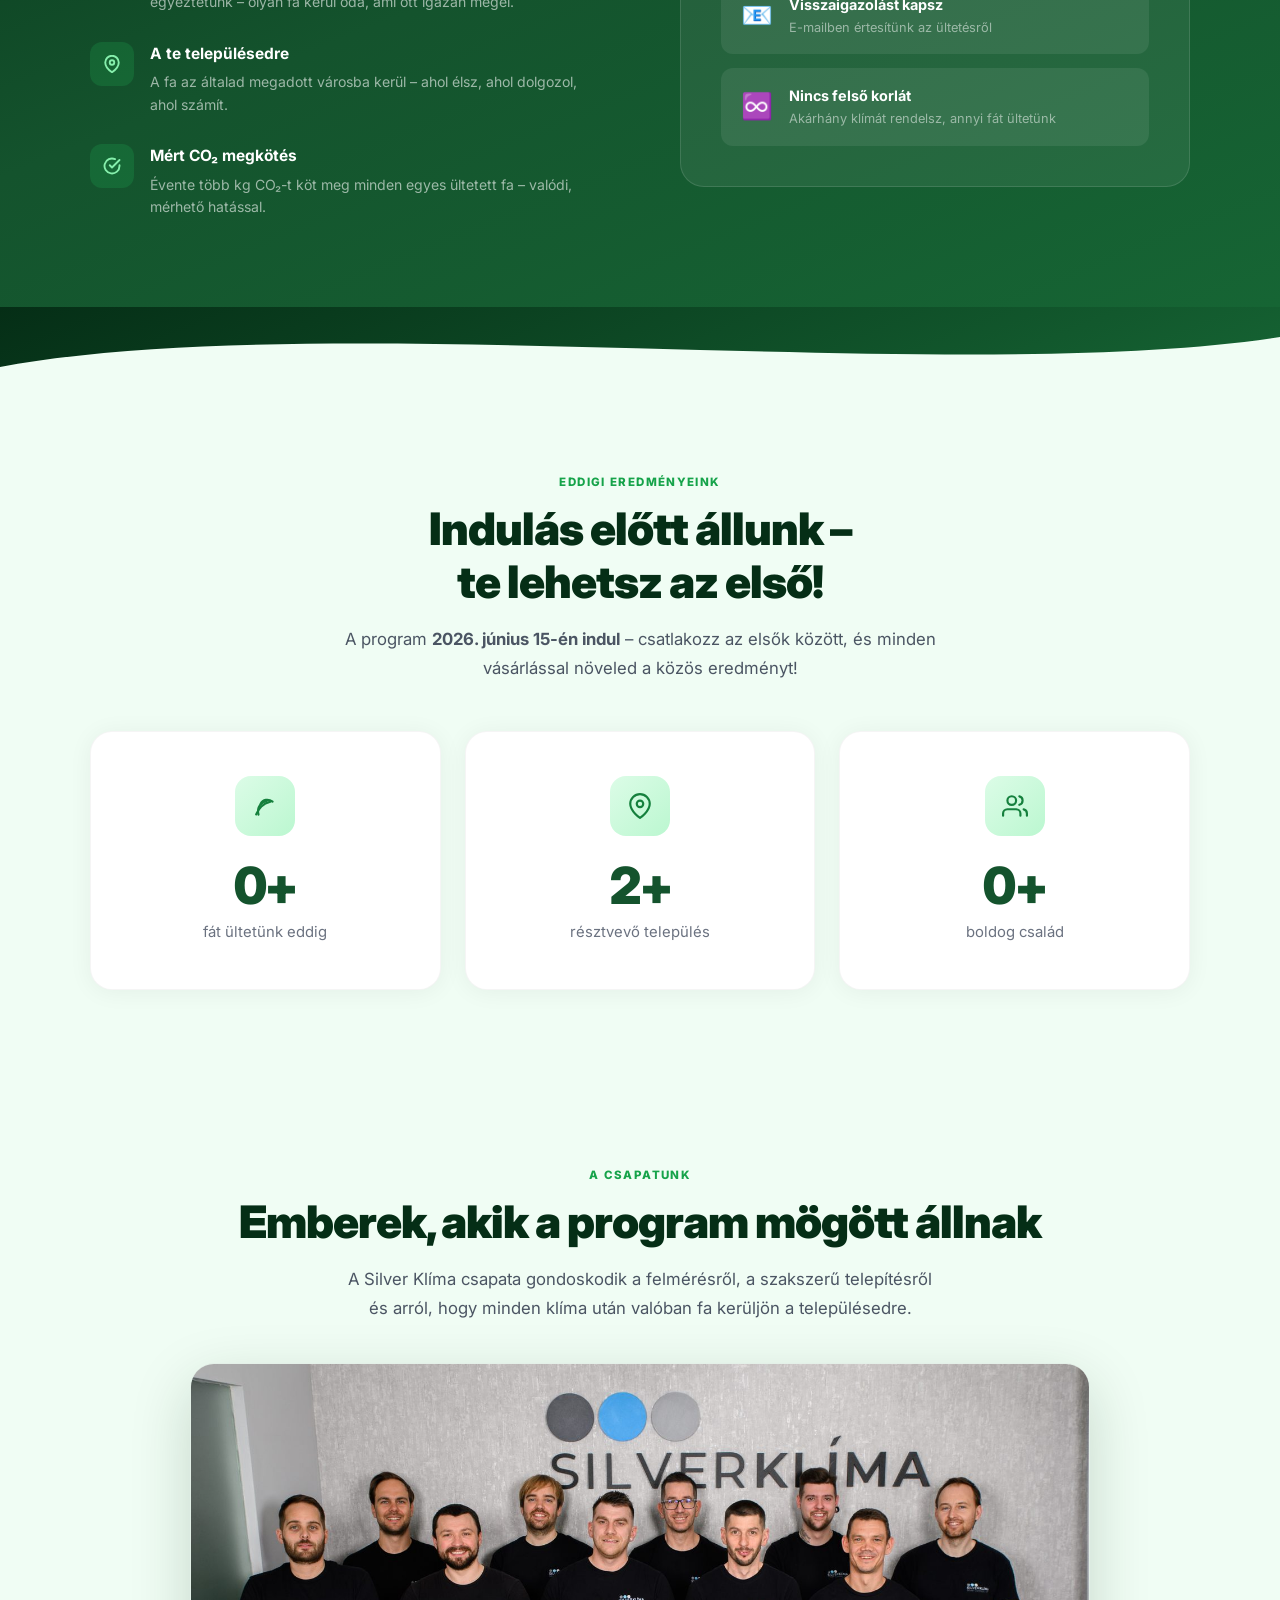
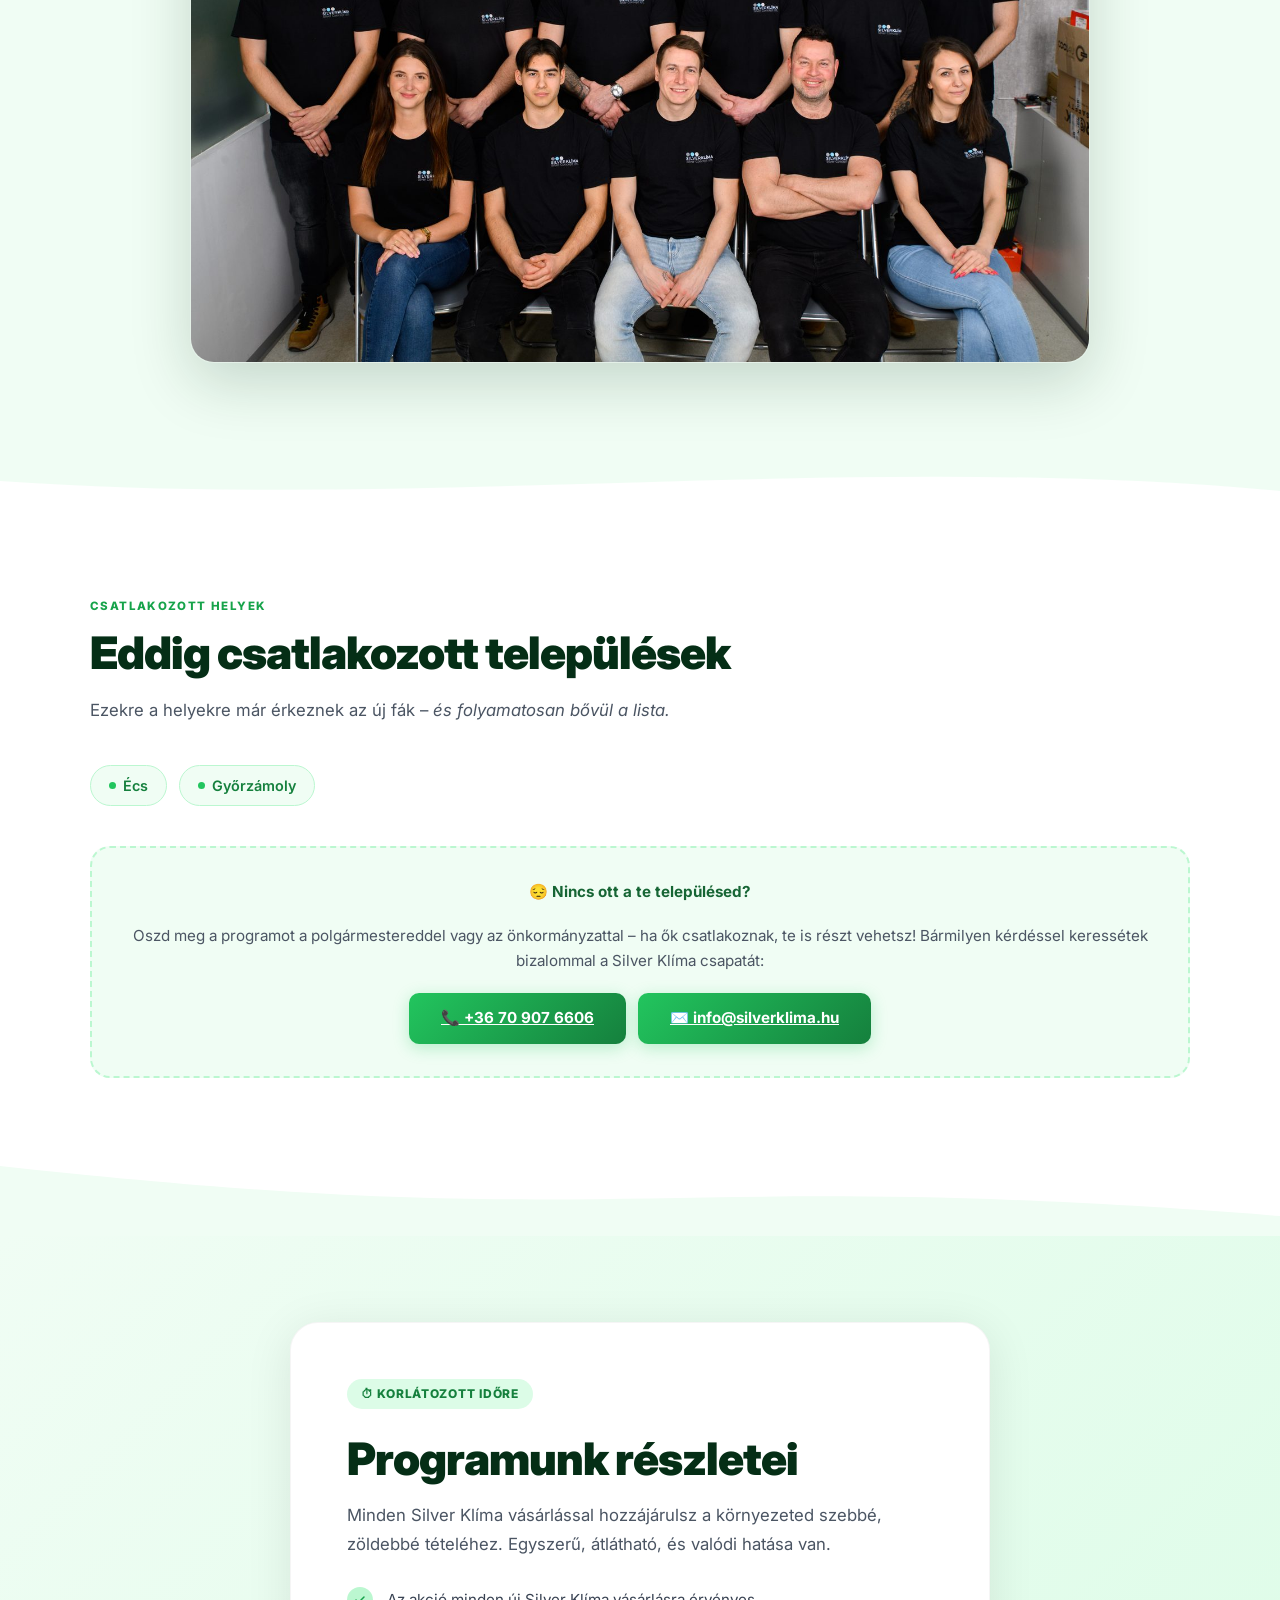
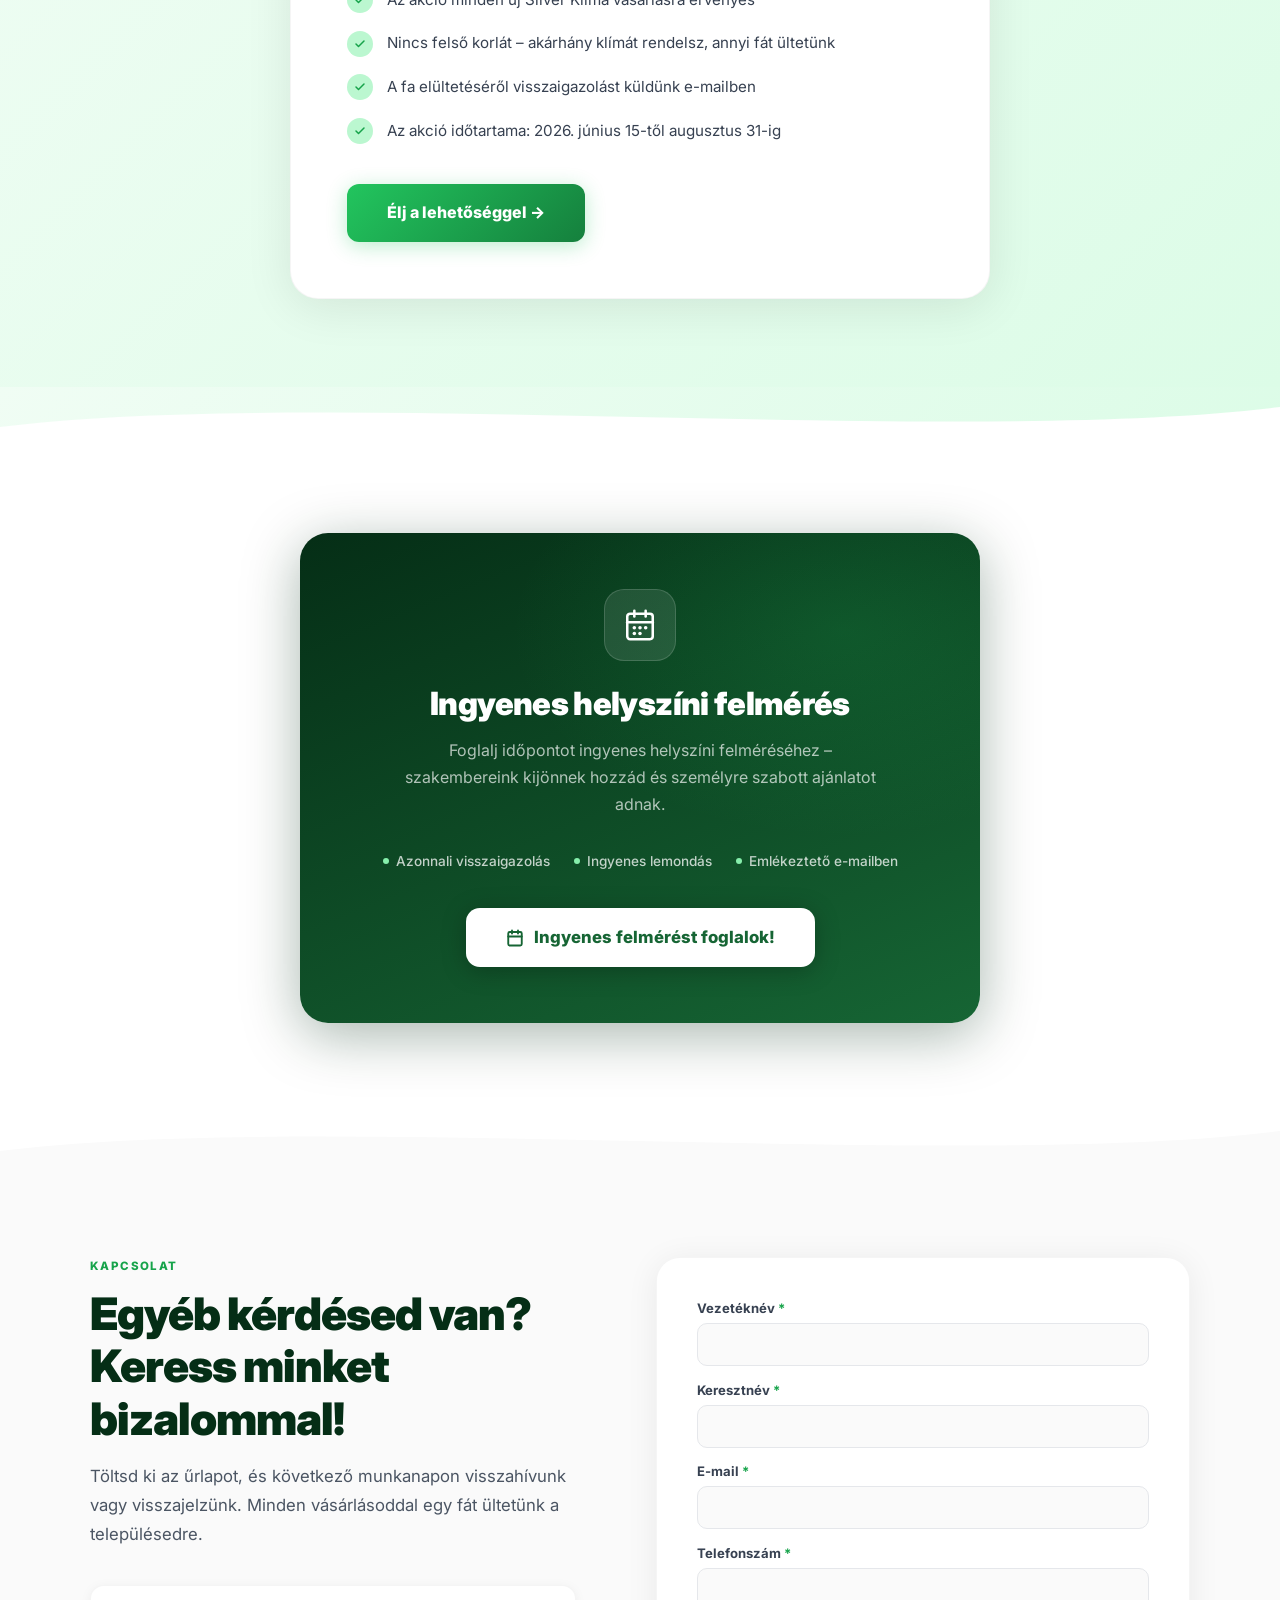
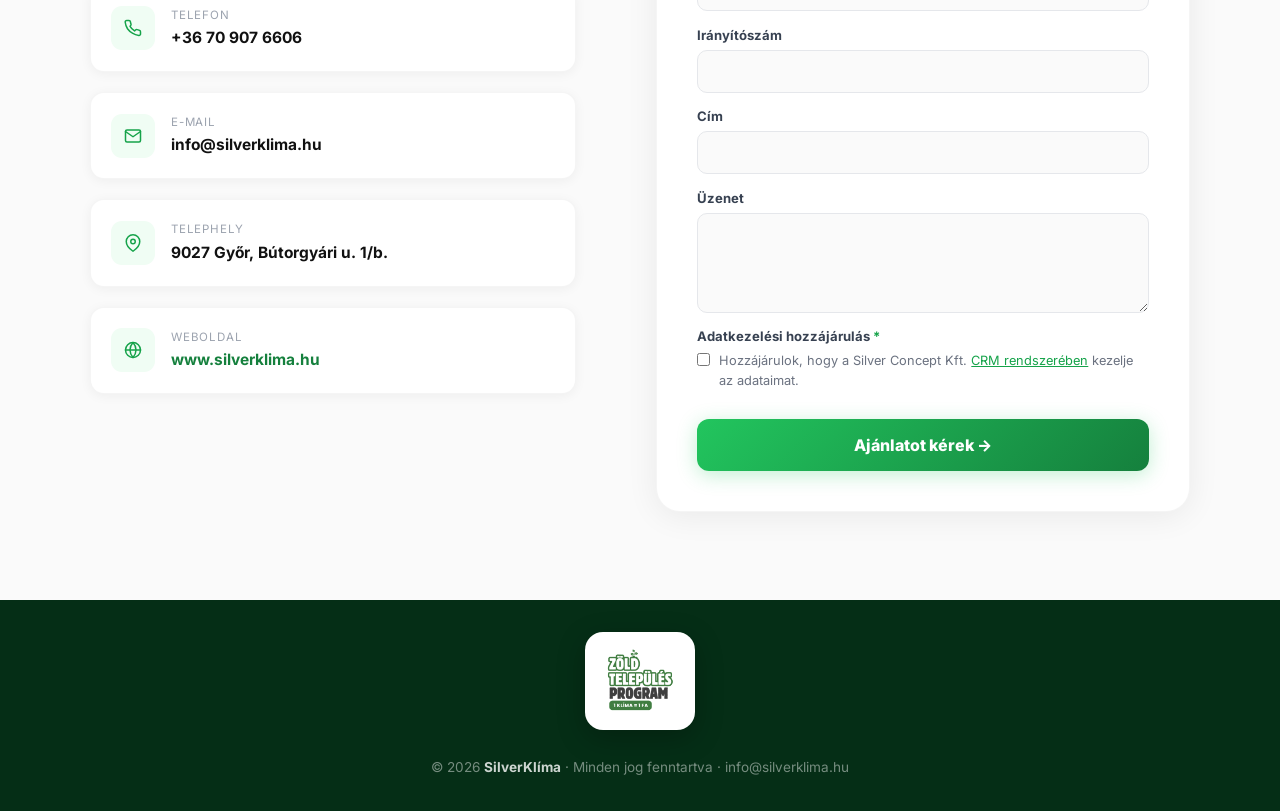
==== commit ab584015: "Program képek beillesztése (poszter, ökó-illusztráció, logó) - Hero főcím alá: Zöld Település Progra" ====
--- a/index.html
+++ b/index.html
@@ -233,6 +233,14 @@
 
         /* ── HOW ── */
         .how-section { background:#f8faf9; }
+
+        .hero-poster { margin:1.85rem auto .25rem; max-width:330px; }
+        .hero-poster img { width:100%; height:auto; display:block; filter:drop-shadow(0 18px 44px rgba(0,0,0,.4)); }
+        .how-illustration { max-width:720px; margin:3rem auto 0; }
+        .how-illustration img { width:100%; height:auto; display:block; }
+        .footer-logo { display:inline-block; background:#fff; border-radius:18px; padding:14px 20px; margin-bottom:1.25rem; box-shadow:0 8px 28px rgba(0,0,0,.25); }
+        .footer-logo img { height:70px; width:auto; display:block; }
+        @media (max-width:560px){ .hero-poster{ max-width:260px } .footer-logo img{ height:56px } }
         .steps { display:grid; grid-template-columns:repeat(3,1fr); gap:1.75rem; margin-top:3rem; }
         .step-card {
             background:white; border-radius:22px; padding:2.25rem 2rem;
@@ -641,6 +649,10 @@
         <h1>Minden klíma után egy fát ültetünk <em>a településednek.</em></h1>
         <p class="hero-sub">Szereltess fel klímát a Silver Klímával, és minden eladott klíma után egy fát ültetünk arra a településre, ahol élsz – <em>azokon a településeken, ahol az önkormányzat csatlakozott a programunkhoz.</em></p>
 
+        <div class="hero-poster fade-up">
+            <img src="assets/zold-program-poszter.png" alt="Zöld Település Program – 1 klíma = 1 fa · 2026. június 15. – augusztus 31. · minden résztvevő Győr környéki településen">
+        </div>
+
         <div class="countdown">
             <div class="cd-item"><span class="cd-num" id="days">--</span><span class="cd-lbl">nap</span></div>
             <div class="cd-item"><span class="cd-num" id="hours">--</span><span class="cd-lbl">óra</span></div>
@@ -700,6 +712,9 @@
                 <h3>Ültetünk egy fát</h3>
                 <p>Minden eladott klíma után egy fát ültetünk a te településeden. Te energiahatékonyan hűtesz és fűtesz, a környezeted pedig virul.</p>
             </div>
+        </div>
+        <div class="how-illustration fade-up">
+            <img src="assets/klima-1-fa.png" alt="Minden klíma után egy fát ültetünk a településedre" loading="lazy">
         </div>
     </div>
 </section>
@@ -966,6 +981,7 @@
 
 <!-- FOOTER -->
 <footer>
+    <span class="footer-logo"><img src="assets/zold-program-logo.png" alt="Zöld Település Program logó"></span>
     <p>© 2026 <strong>SilverKlíma</strong> · Minden jog fenntartva · <a href="mailto:info@silverklima.hu">info@silverklima.hu</a></p>
 </footer>
 
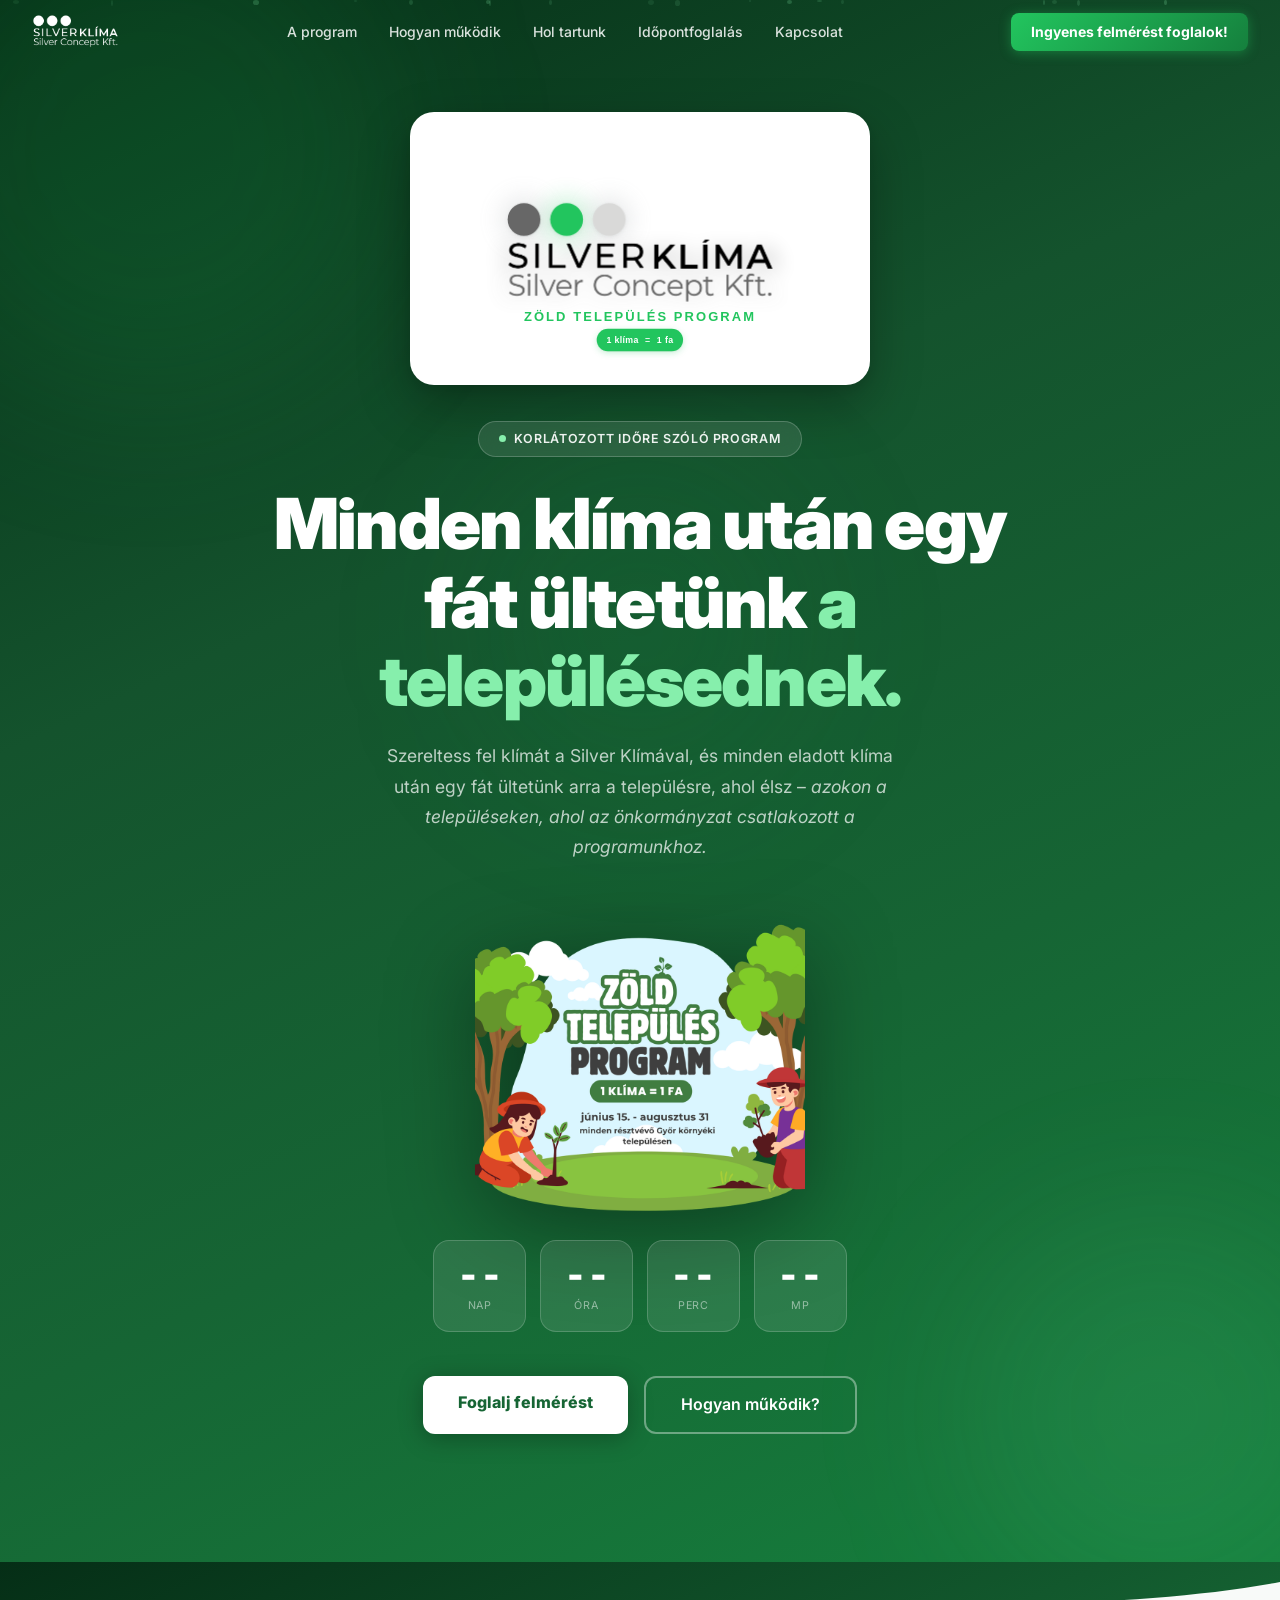
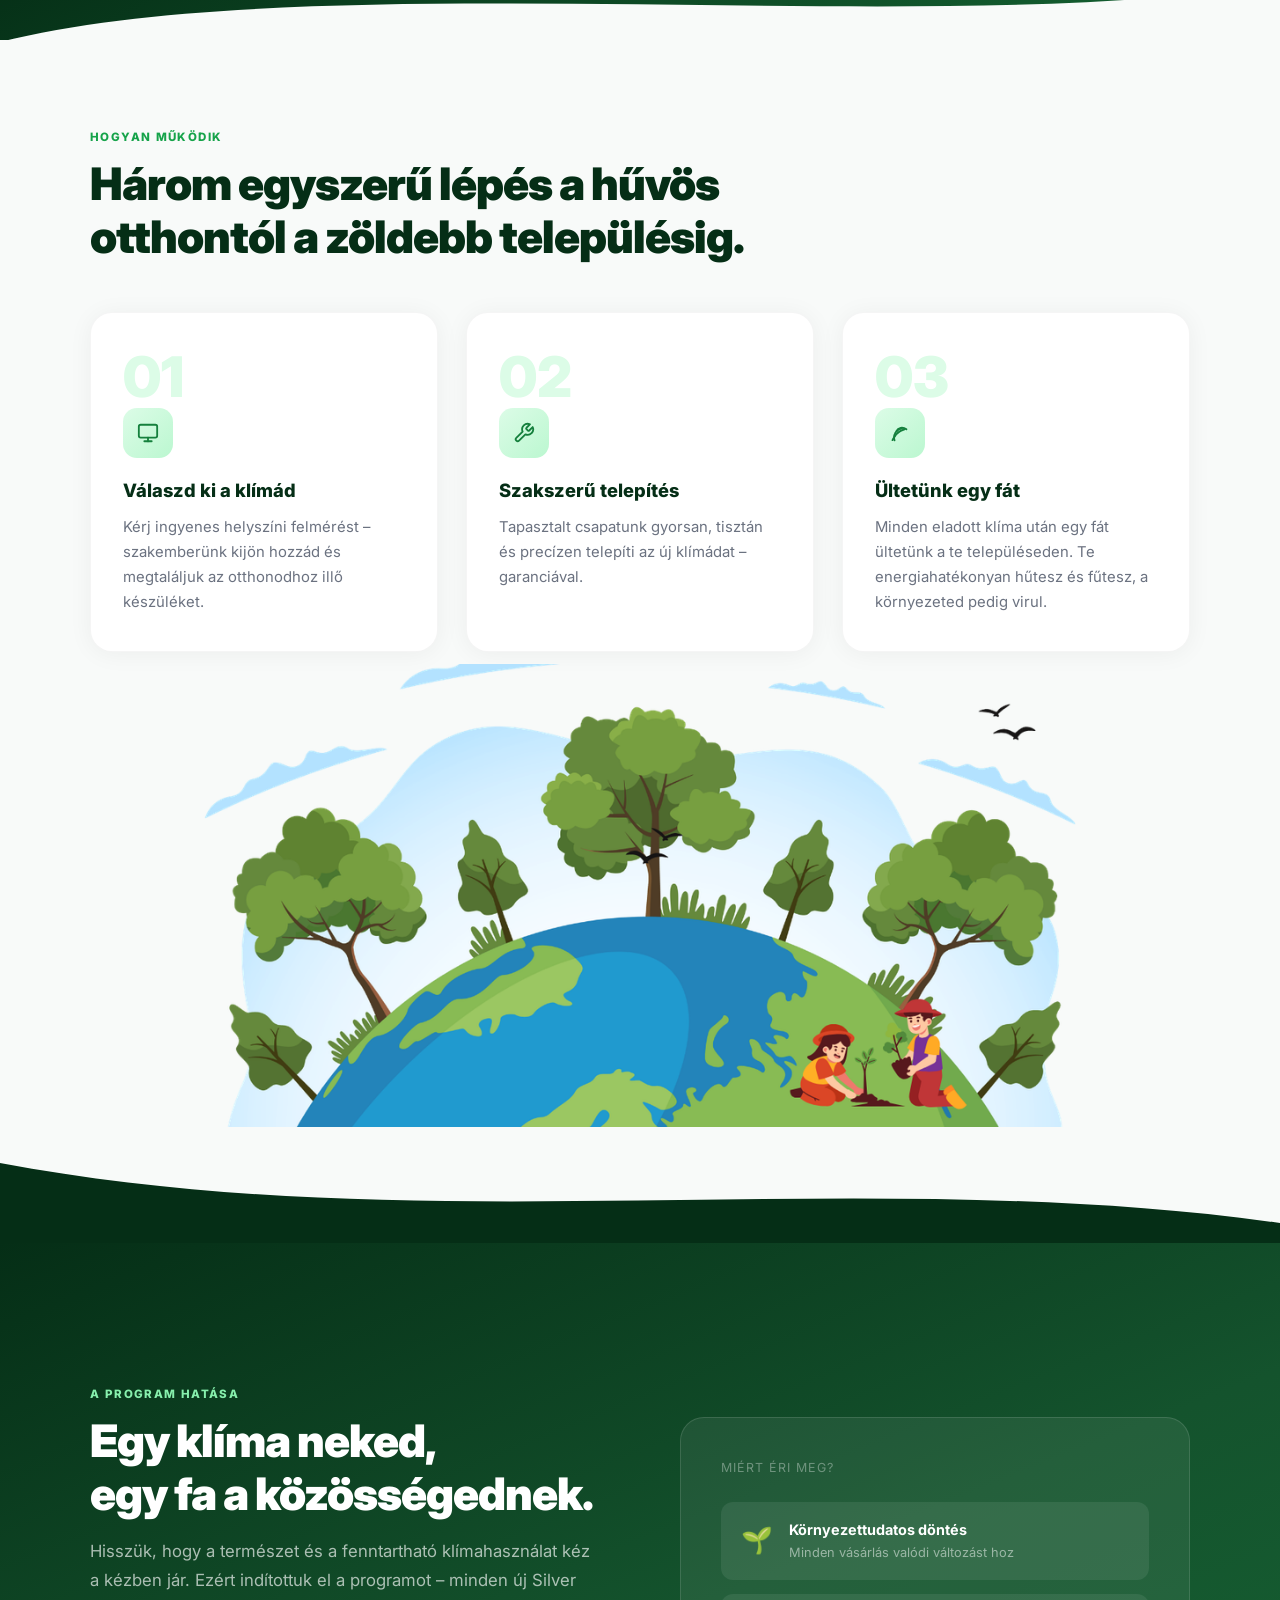
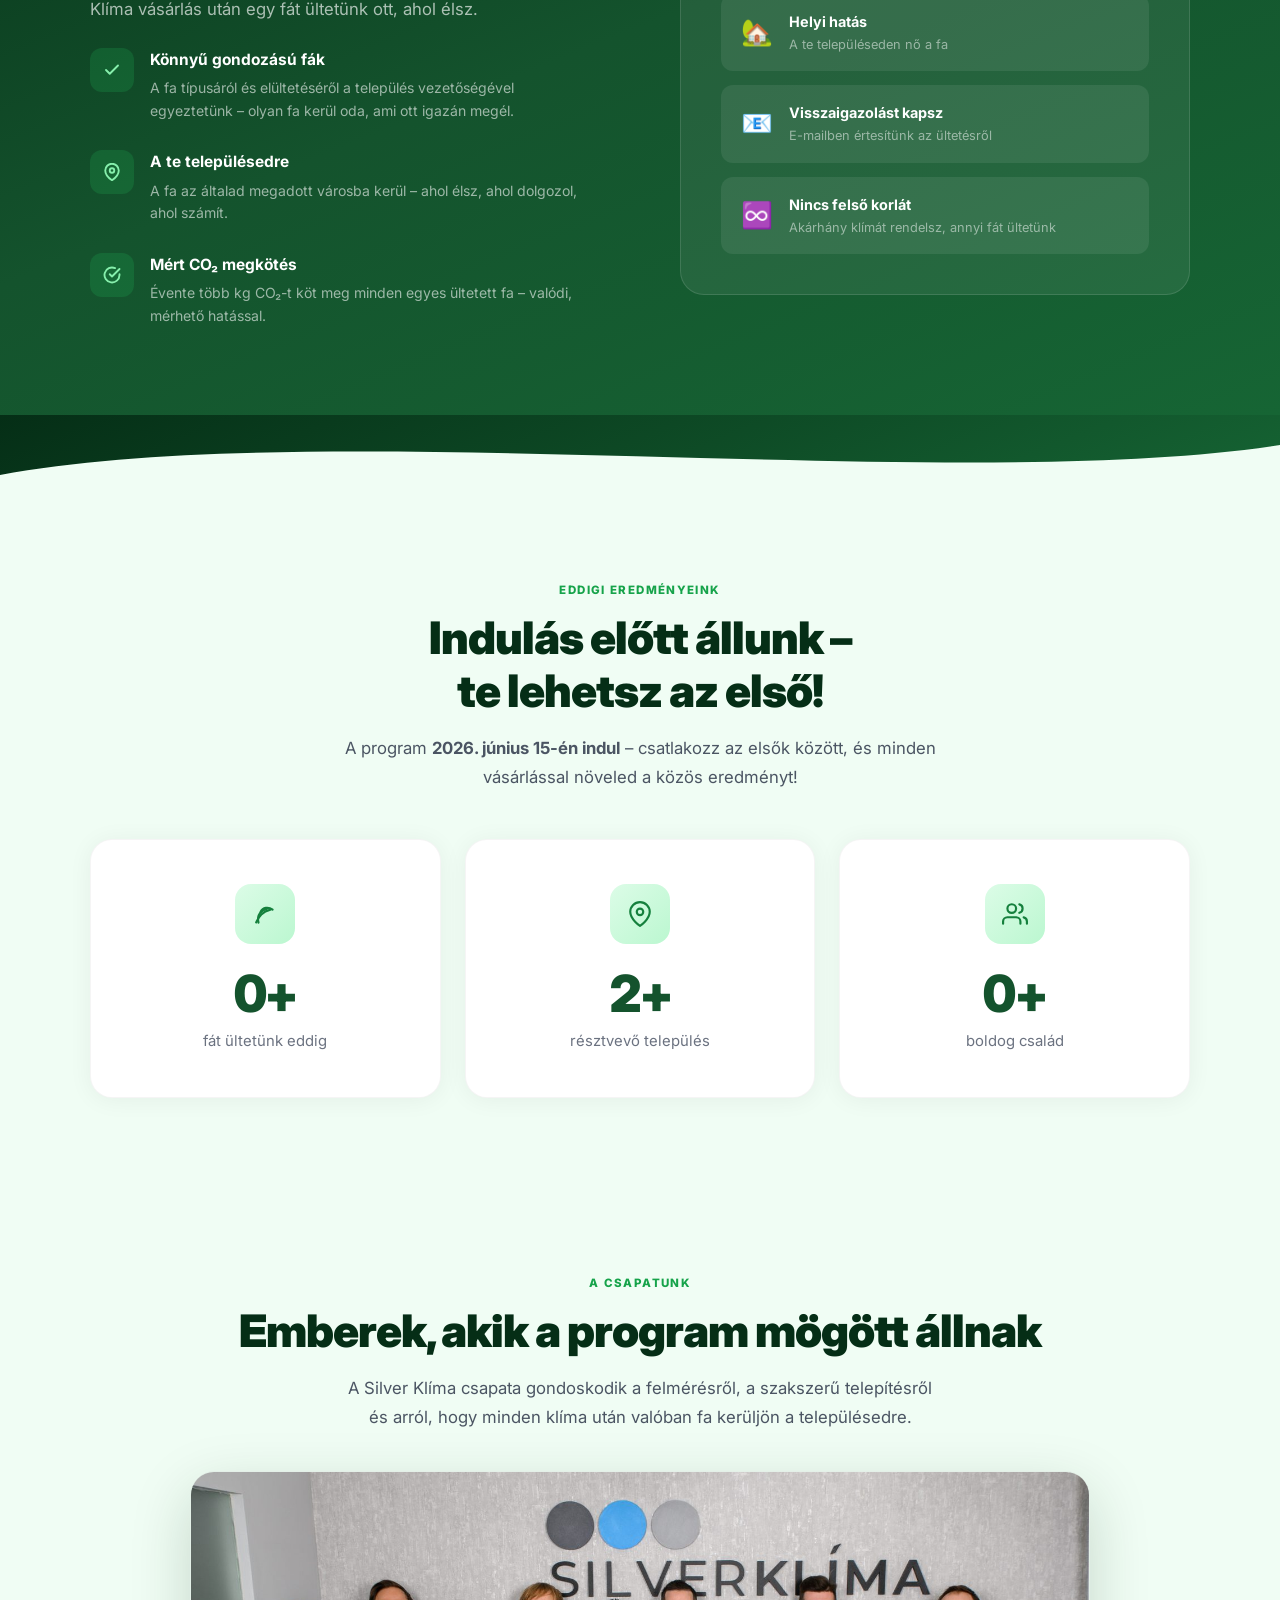
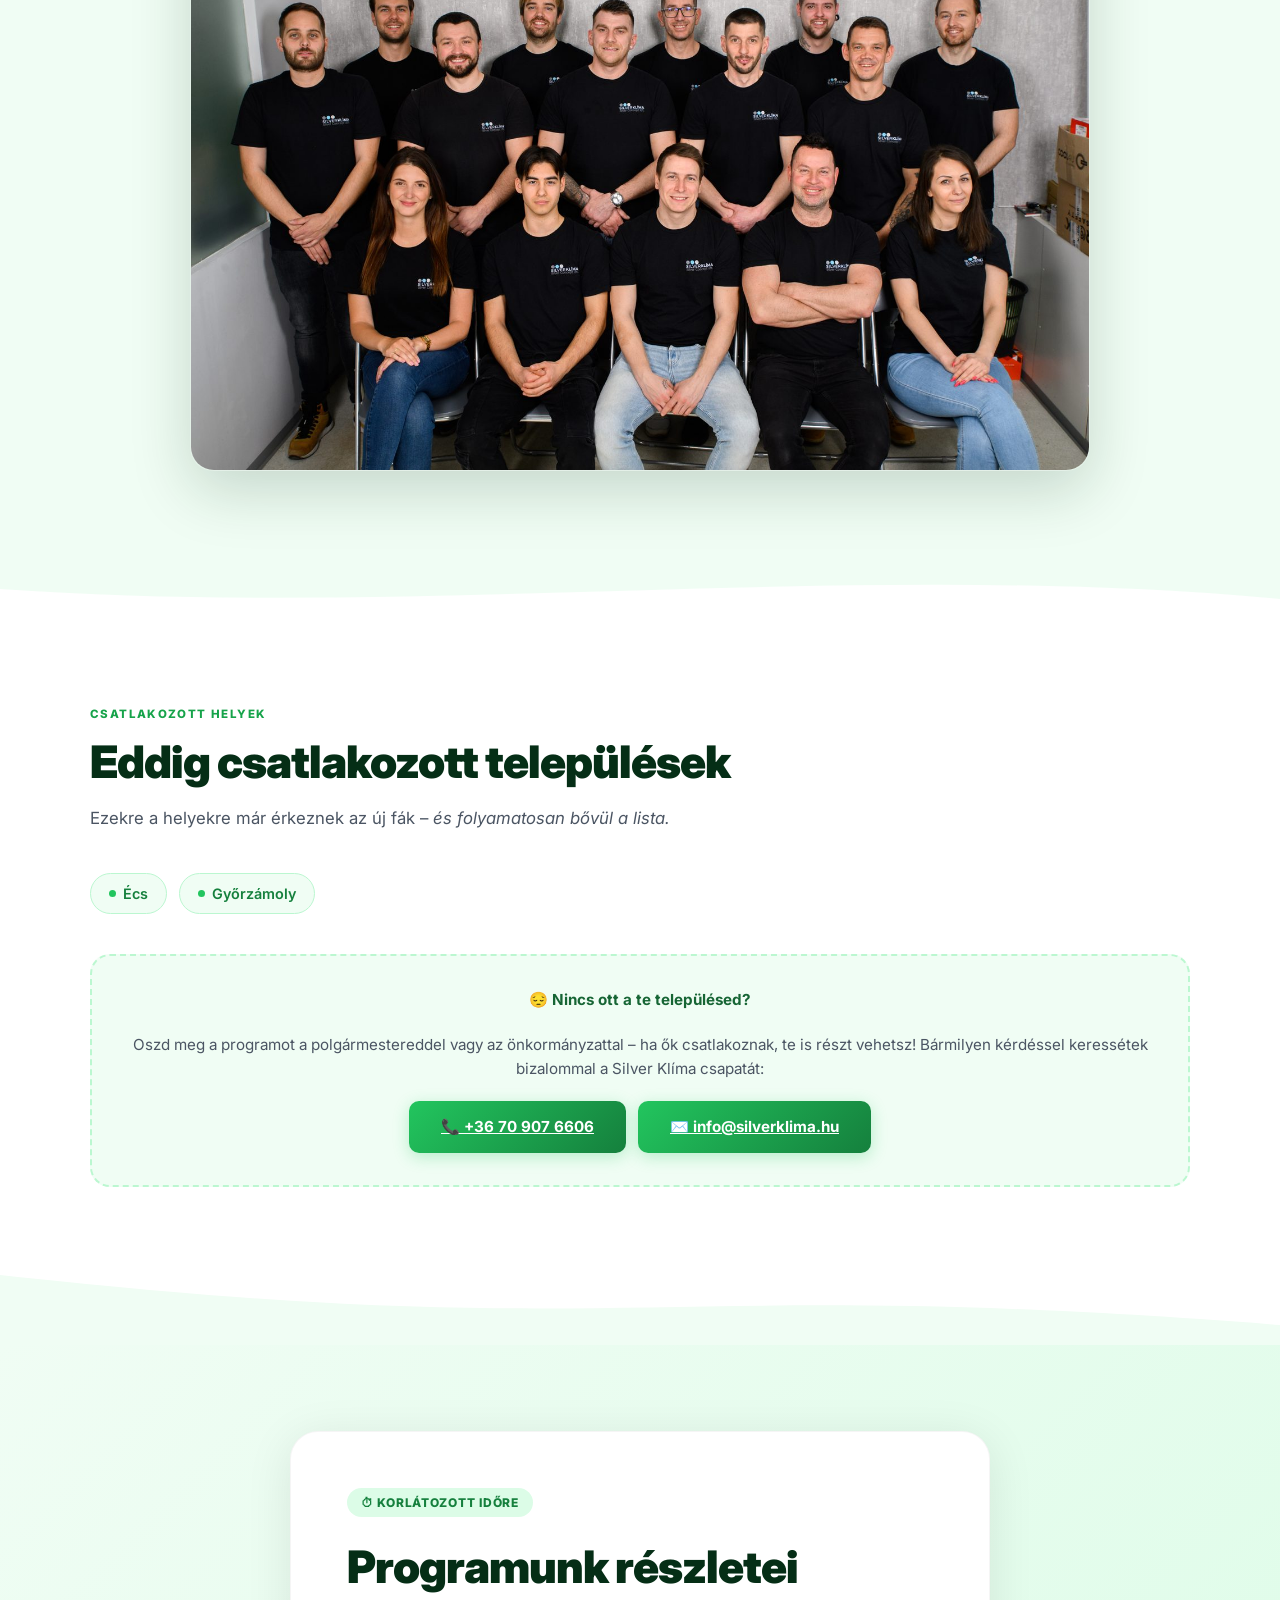
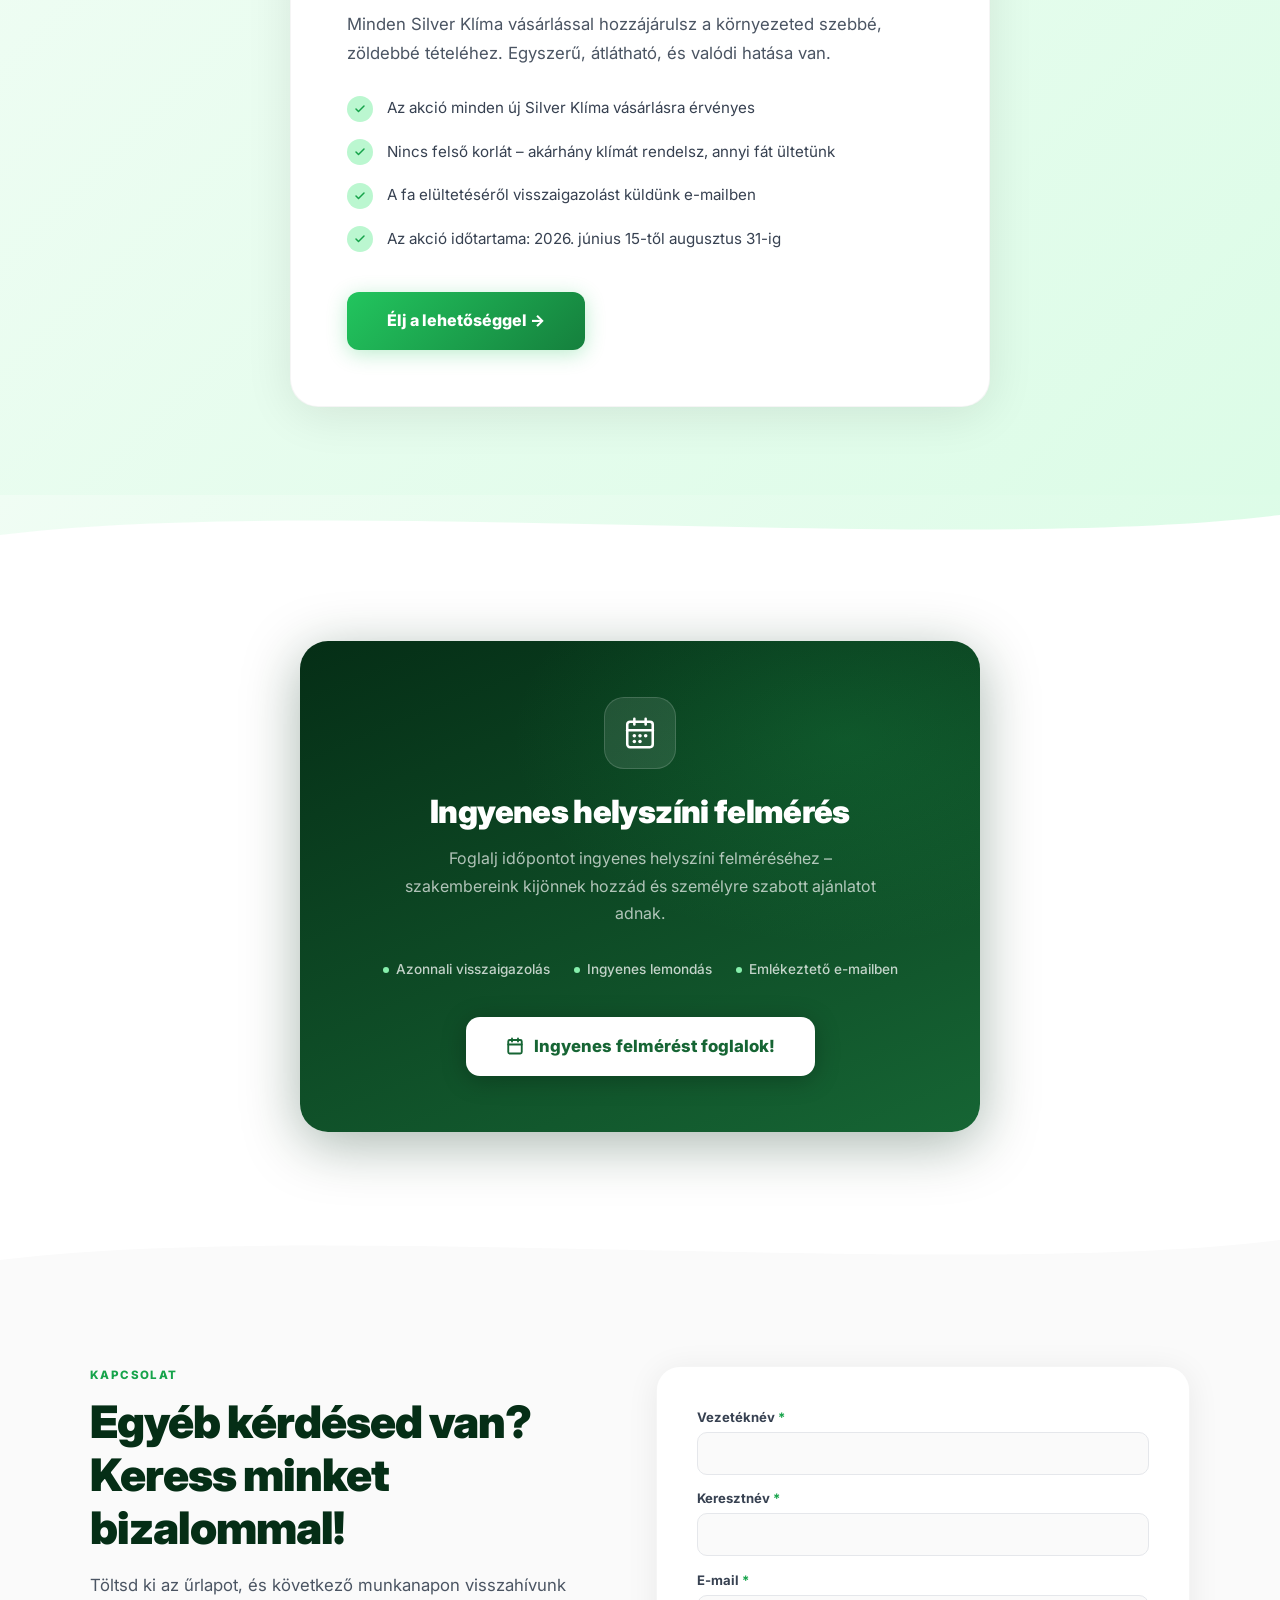
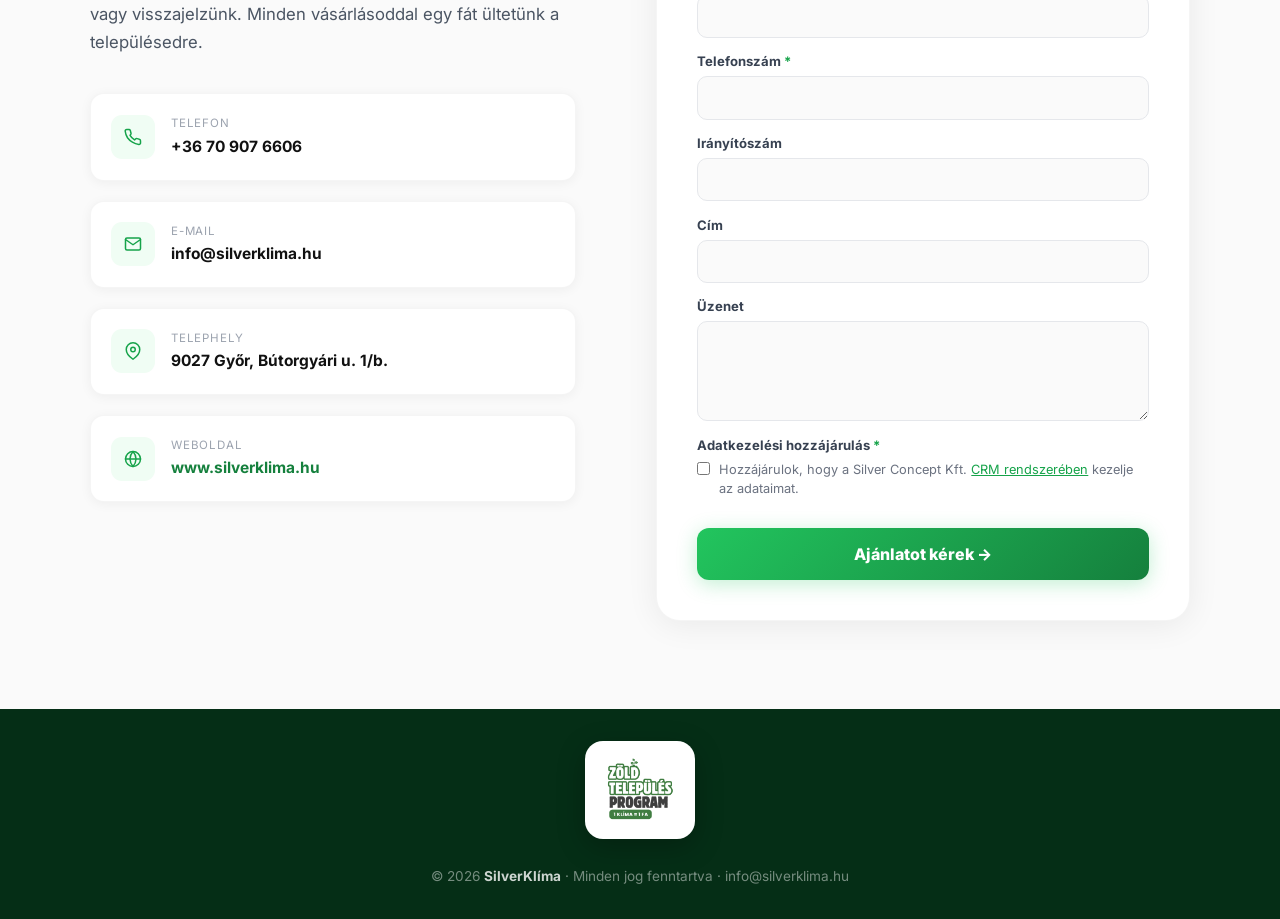
==== commit 881ad030: "Ökó-illusztráció nagyobb és szorosabb térközzel - Oldalsó átlátszó szegély levágva (a kép láthatóan " ====
--- a/index.html
+++ b/index.html
@@ -232,11 +232,11 @@
         .sub { color:#4b5563; font-size:1.05rem; line-height:1.72; max-width:600px; }
 
         /* ── HOW ── */
-        .how-section { background:#f8faf9; }
+        .how-section { background:#f8faf9; padding-bottom:2.25rem; }
 
         .hero-poster { margin:1.85rem auto .25rem; max-width:330px; }
         .hero-poster img { width:100%; height:auto; display:block; filter:drop-shadow(0 18px 44px rgba(0,0,0,.4)); }
-        .how-illustration { max-width:720px; margin:3rem auto 0; }
+        .how-illustration { max-width:880px; margin:.75rem auto 0; }
         .how-illustration img { width:100%; height:auto; display:block; }
         .footer-logo { display:inline-block; background:#fff; border-radius:18px; padding:14px 20px; margin-bottom:1.25rem; box-shadow:0 8px 28px rgba(0,0,0,.25); }
         .footer-logo img { height:70px; width:auto; display:block; }
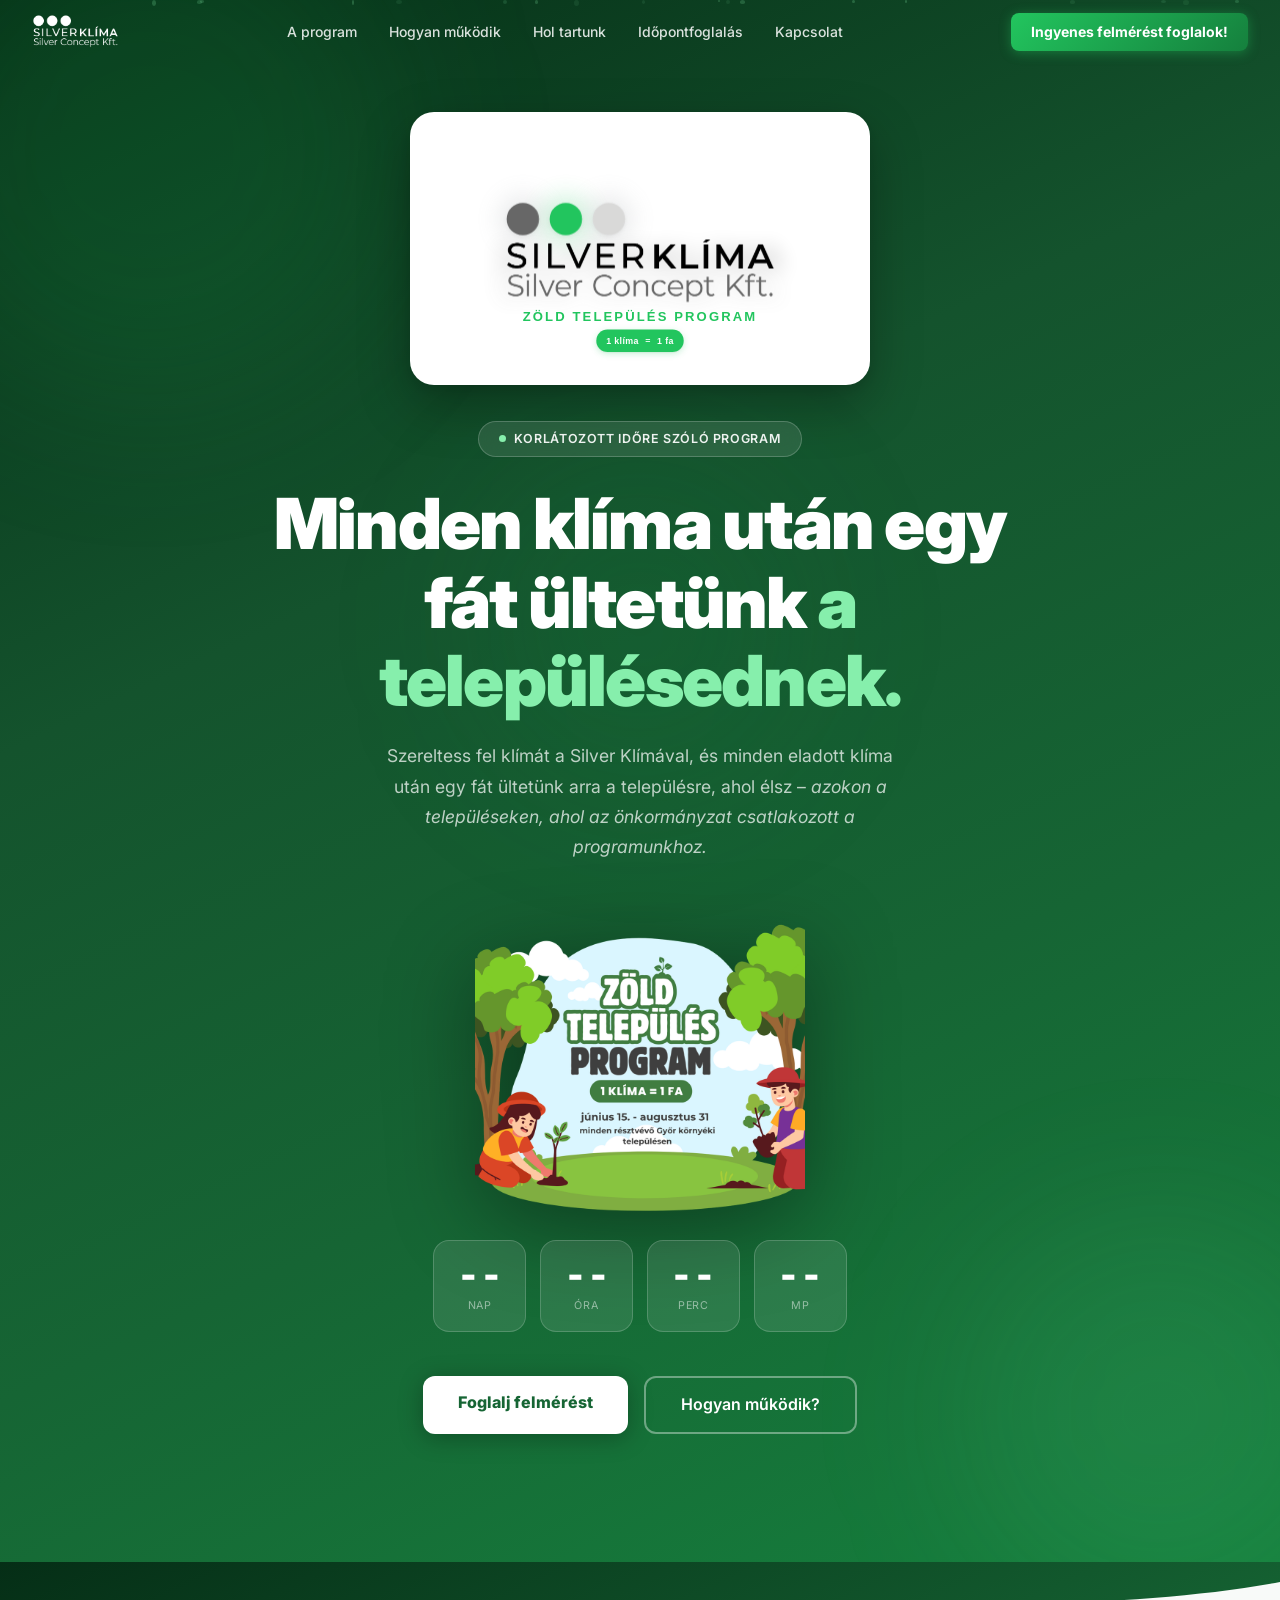
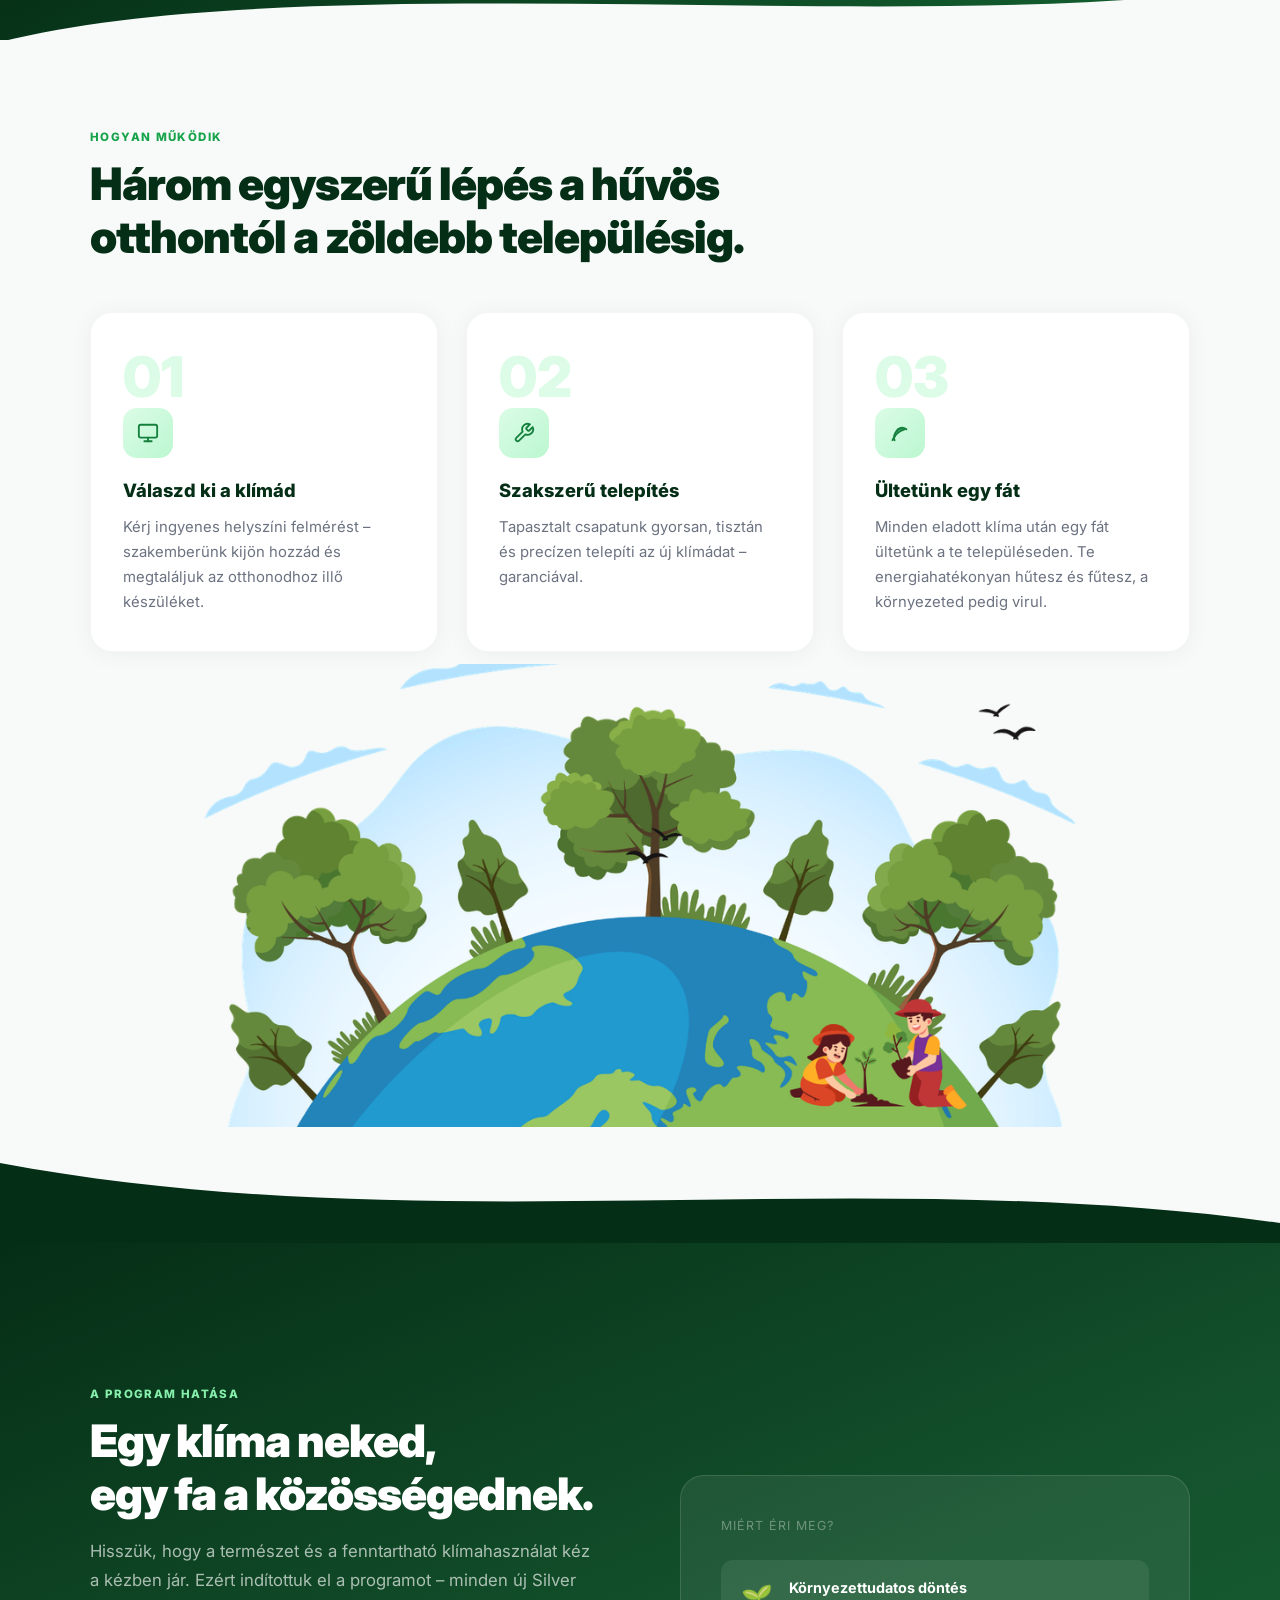
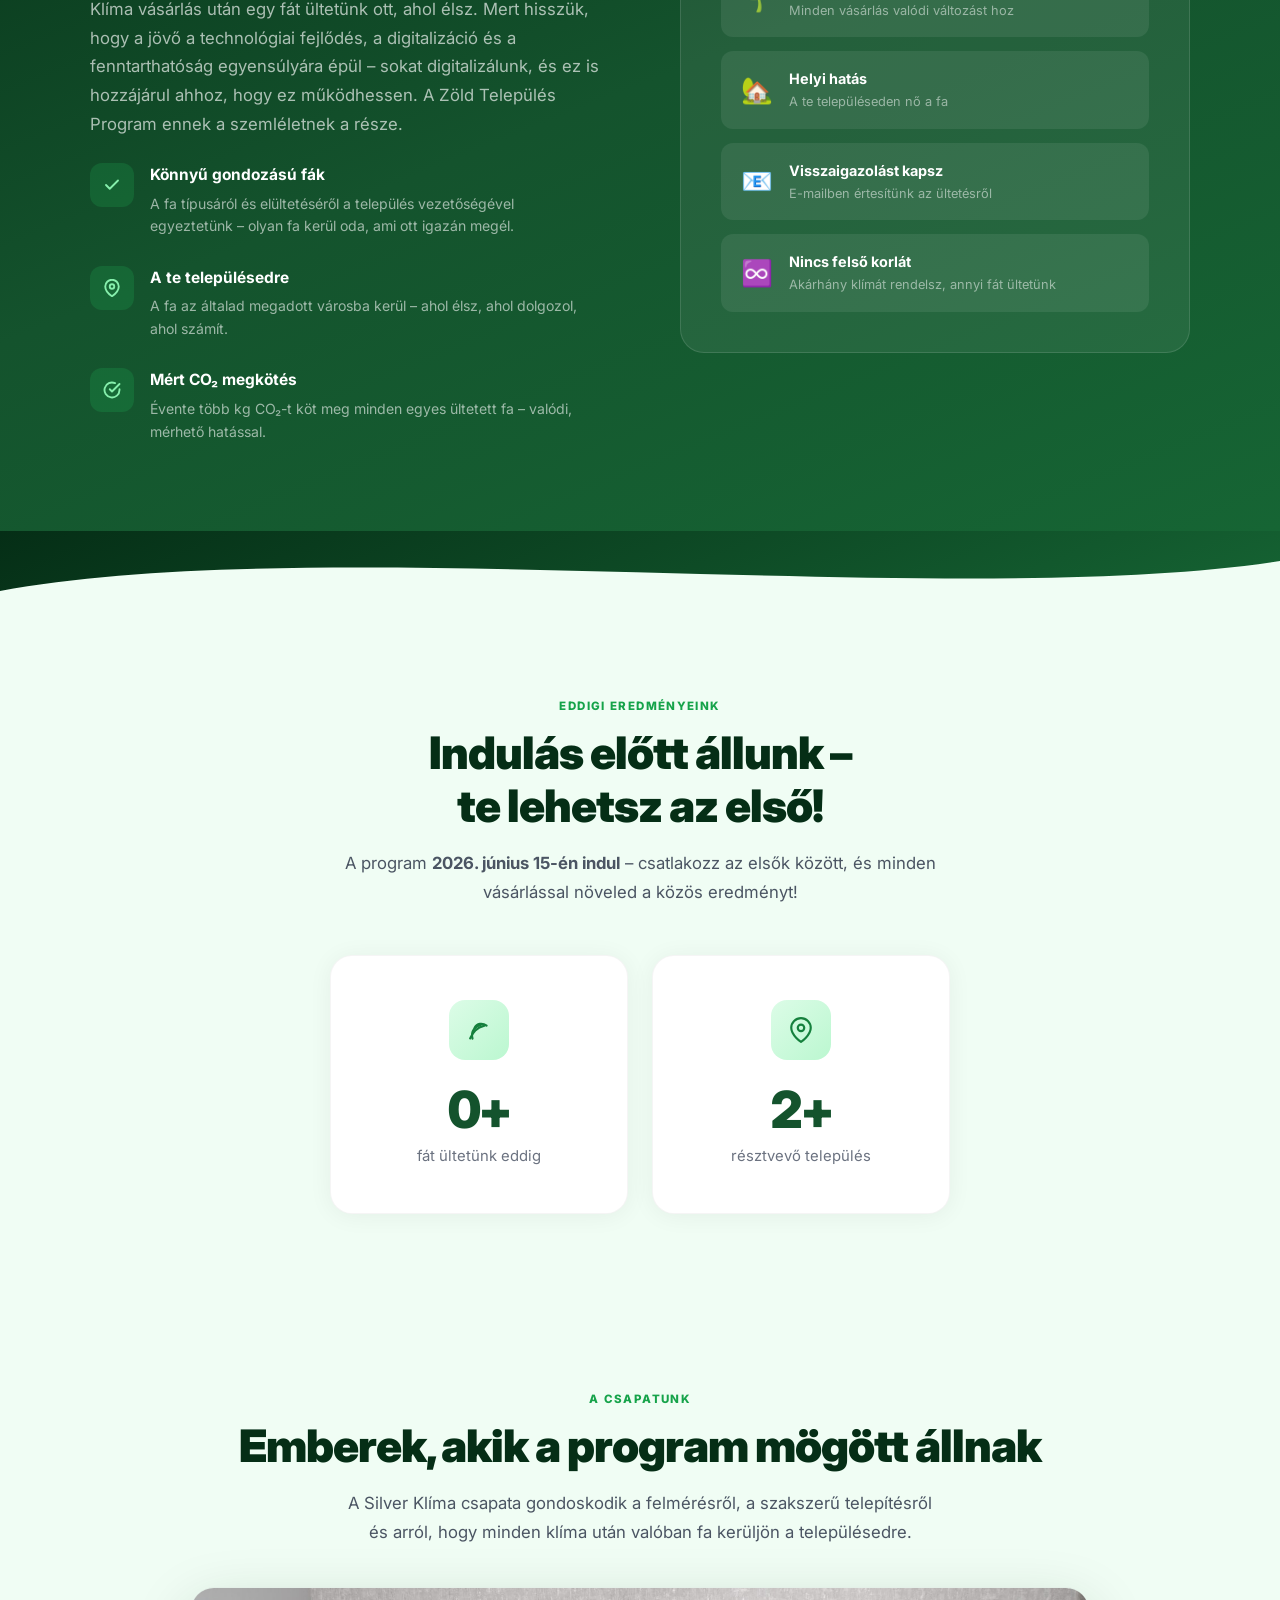
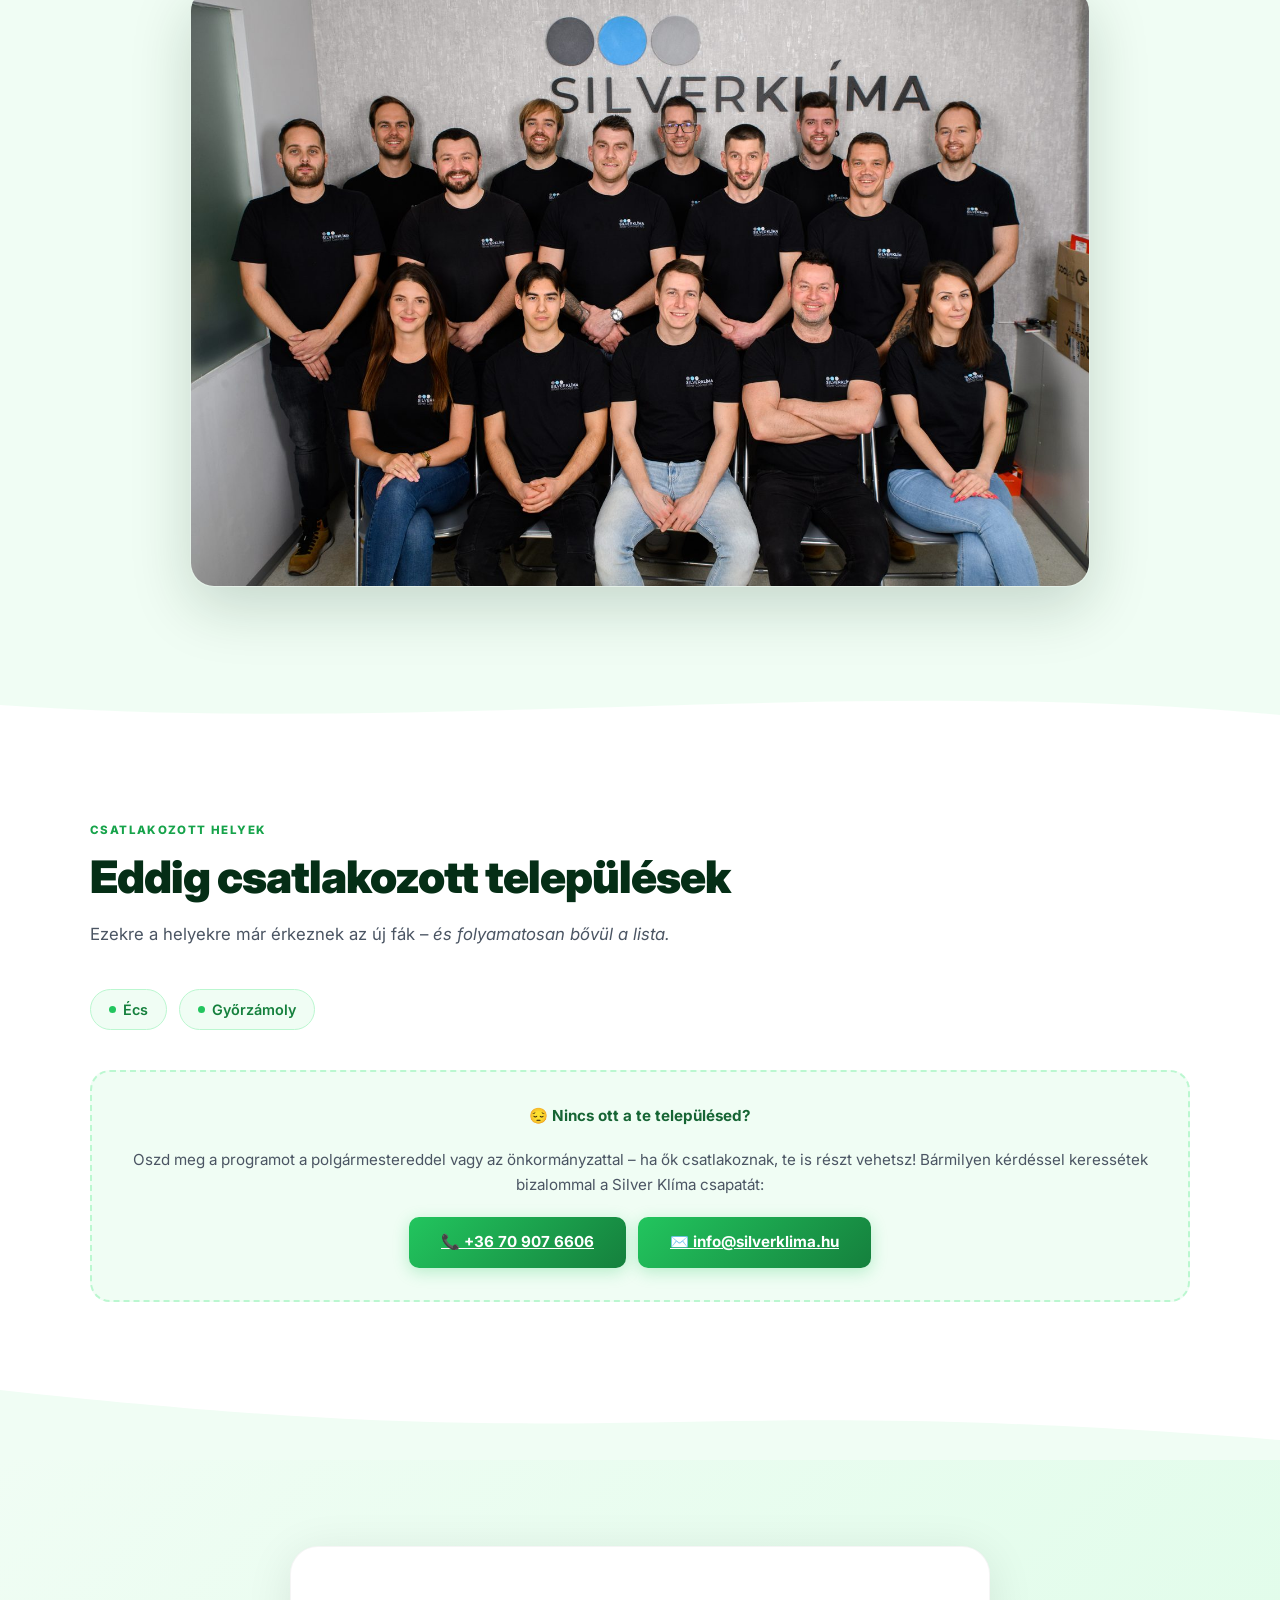
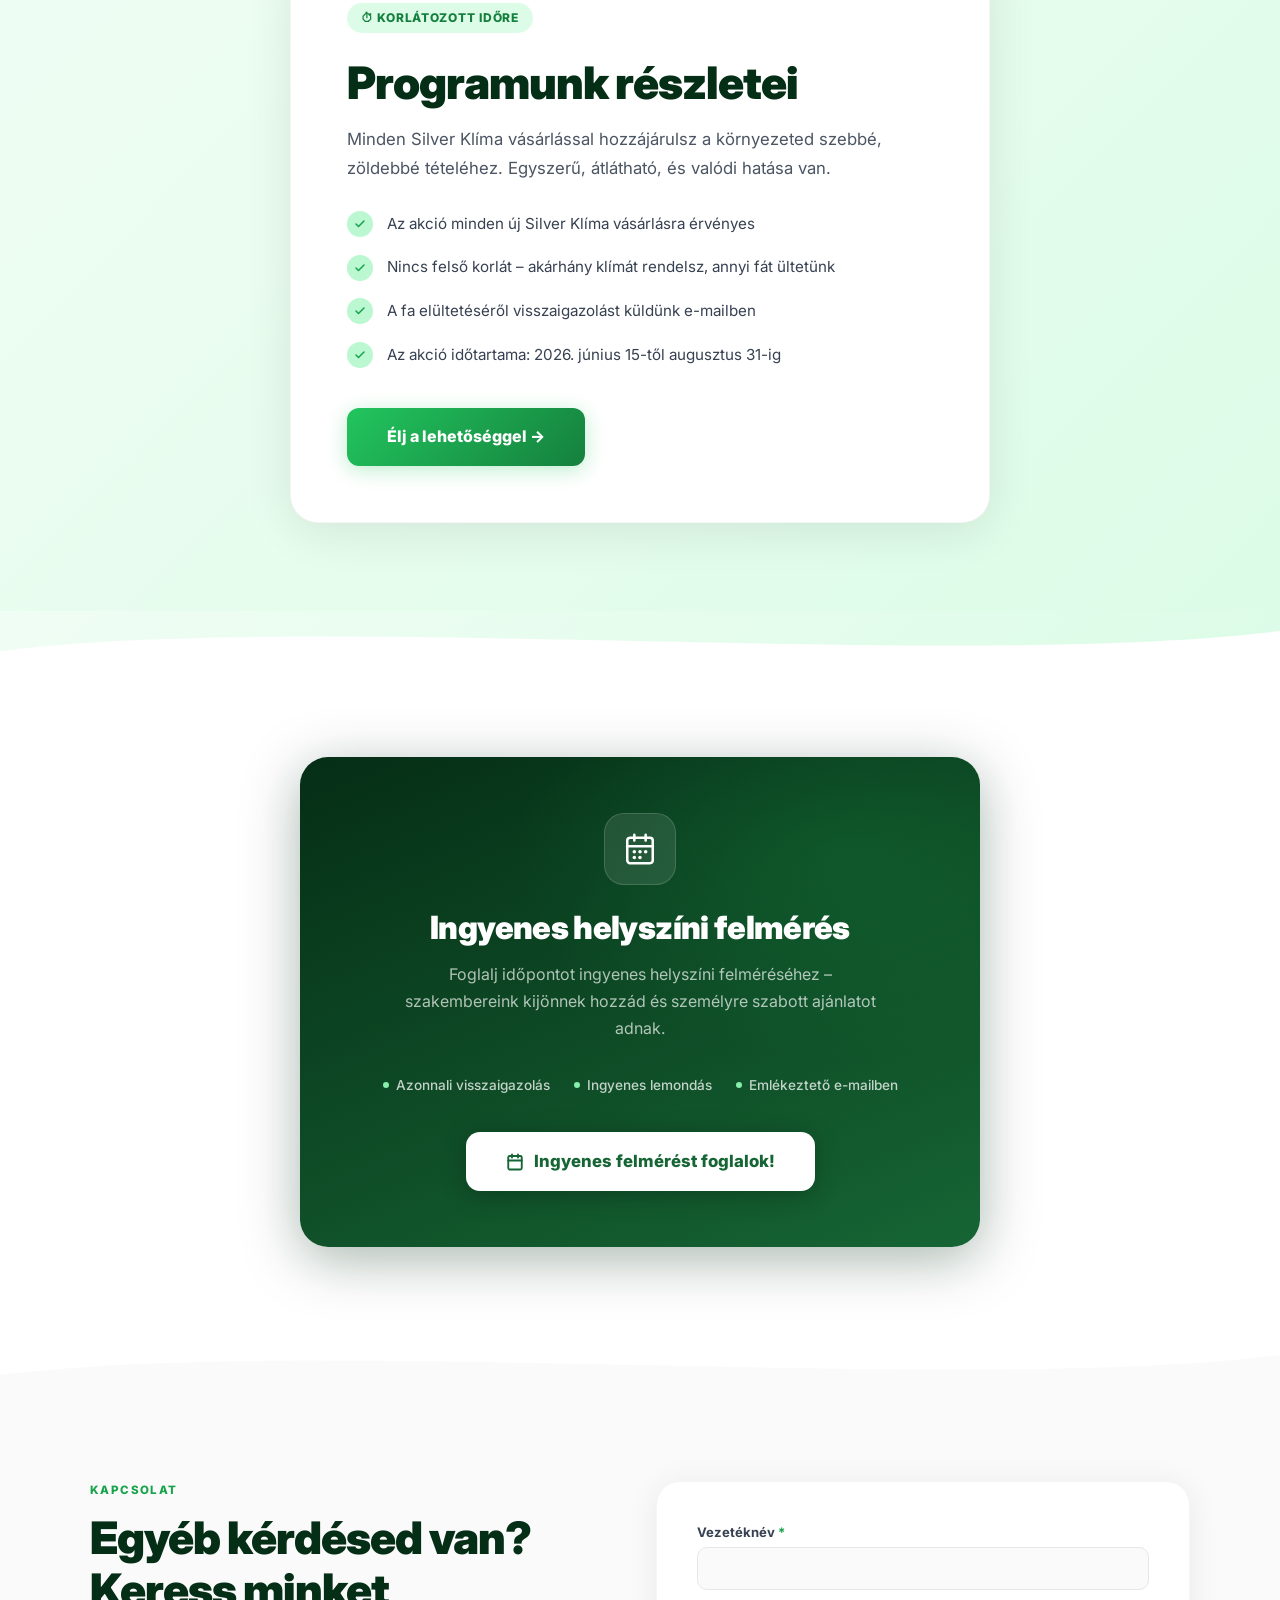
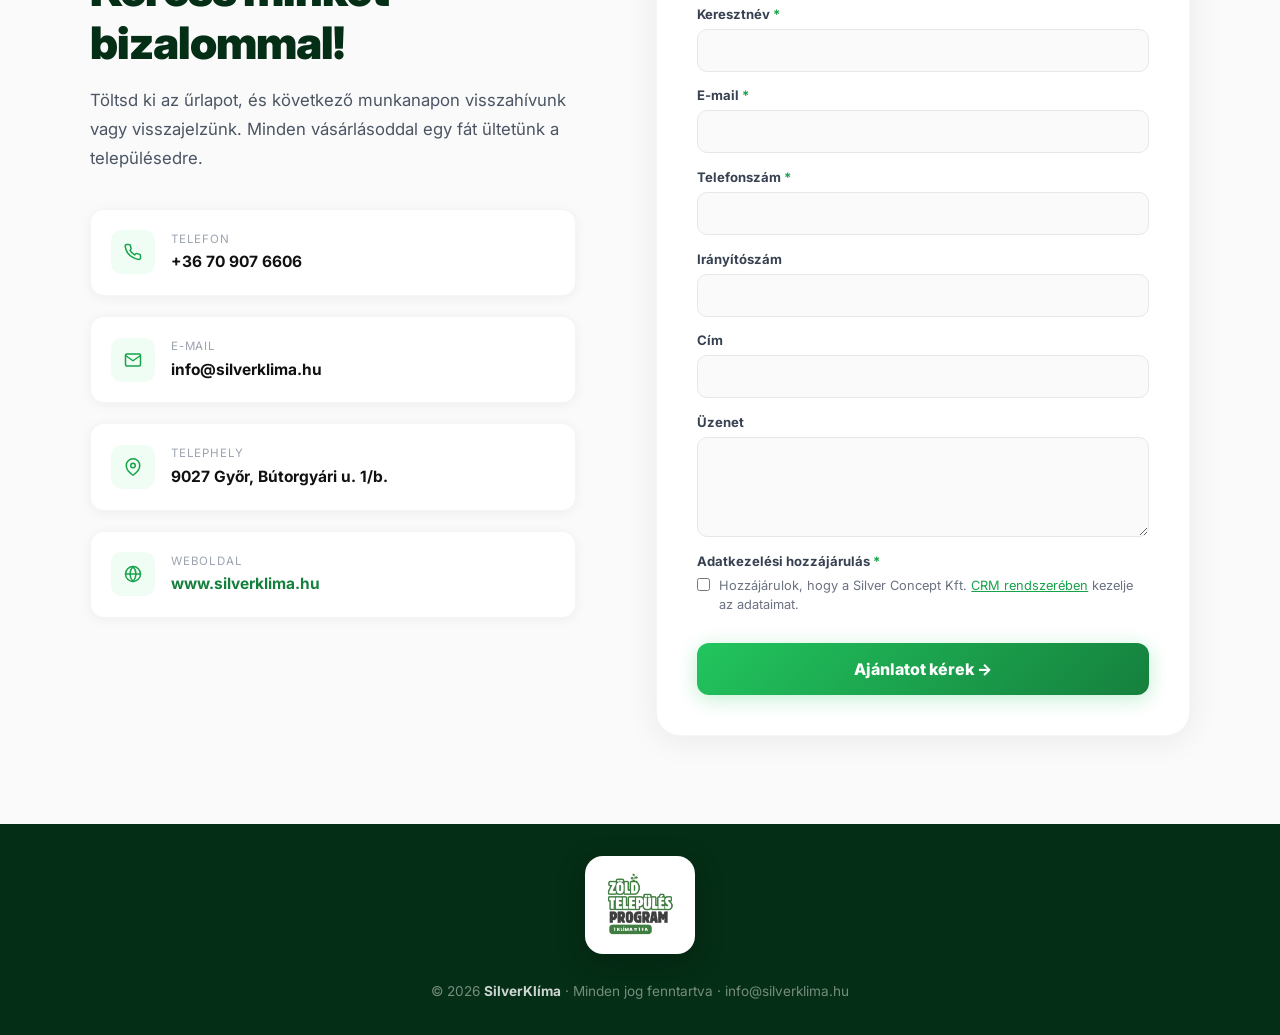
==== commit b09cef81: "Digitalizáció említése + boldog család kártya eltávolítása - Program szekció: digitalizáció/technoló" ====
--- a/index.html
+++ b/index.html
@@ -302,7 +302,7 @@
 
         .team-photo { max-width:900px; margin:0 auto; border-radius:24px; overflow:hidden; box-shadow:0 20px 60px rgba(5,46,22,.18); border:1px solid rgba(0,0,0,.05); line-height:0; }
         .team-photo img { width:100%; height:auto; display:block; }
-        .stats-grid { display:grid; grid-template-columns:repeat(3,1fr); gap:1.5rem; margin-top:3rem; }
+        .stats-grid { display:grid; grid-template-columns:repeat(2,1fr); gap:1.5rem; margin:3rem auto 0; max-width:620px; }
         .stat-card {
             background:white; border-radius:22px; padding:2.75rem 2rem; text-align:center;
             box-shadow:0 2px 24px rgba(0,0,0,.055); border:1px solid rgba(0,0,0,.04);
@@ -731,7 +731,7 @@
             <div class="fade-left">
                 <span class="tag" style="color:#86efac">A program hatása</span>
                 <h2 class="title" style="color:white">Egy klíma neked,<br>egy fa a közösségednek.</h2>
-                <p class="sub" style="color:rgba(255,255,255,.65)">Hisszük, hogy a természet és a fenntartható klímahasználat kéz a kézben jár. Ezért indítottuk el a programot – minden új Silver Klíma vásárlás után egy fát ültetünk ott, ahol élsz.</p>
+                <p class="sub" style="color:rgba(255,255,255,.65)">Hisszük, hogy a természet és a fenntartható klímahasználat kéz a kézben jár. Ezért indítottuk el a programot – minden új Silver Klíma vásárlás után egy fát ültetünk ott, ahol élsz. Mert hisszük, hogy a jövő a technológiai fejlődés, a digitalizáció és a fenntarthatóság egyensúlyára épül – sokat digitalizálunk, és ez is hozzájárul ahhoz, hogy ez működhessen. A Zöld Település Program ennek a szemléletnek a része.</p>
                 <div class="prog-features">
                     <div class="prog-feat">
                         <div class="feat-icon"><svg viewBox="0 0 24 24" fill="none" stroke="currentColor" stroke-width="2.5" stroke-linecap="round" stroke-linejoin="round"><polyline points="20 6 9 17 4 12"/></svg></div>
@@ -785,13 +785,6 @@
                 </div>
                 <span class="stat-num" data-target="2">0</span>
                 <span class="stat-lbl">résztvevő település</span>
-            </div>
-            <div class="stat-card fade-up" style="transition-delay:.3s">
-                <div class="stat-icon">
-                    <svg viewBox="0 0 24 24" fill="none" stroke="currentColor" stroke-width="2" stroke-linecap="round" stroke-linejoin="round"><path d="M17 21v-2a4 4 0 0 0-4-4H5a4 4 0 0 0-4 4v2"/><circle cx="9" cy="7" r="4"/><path d="M23 21v-2a4 4 0 0 0-3-3.87"/><path d="M16 3.13a4 4 0 0 1 0 7.75"/></svg>
-                </div>
-                <span class="stat-num" data-target="0">0</span>
-                <span class="stat-lbl">boldog család</span>
             </div>
         </div>
     </div>
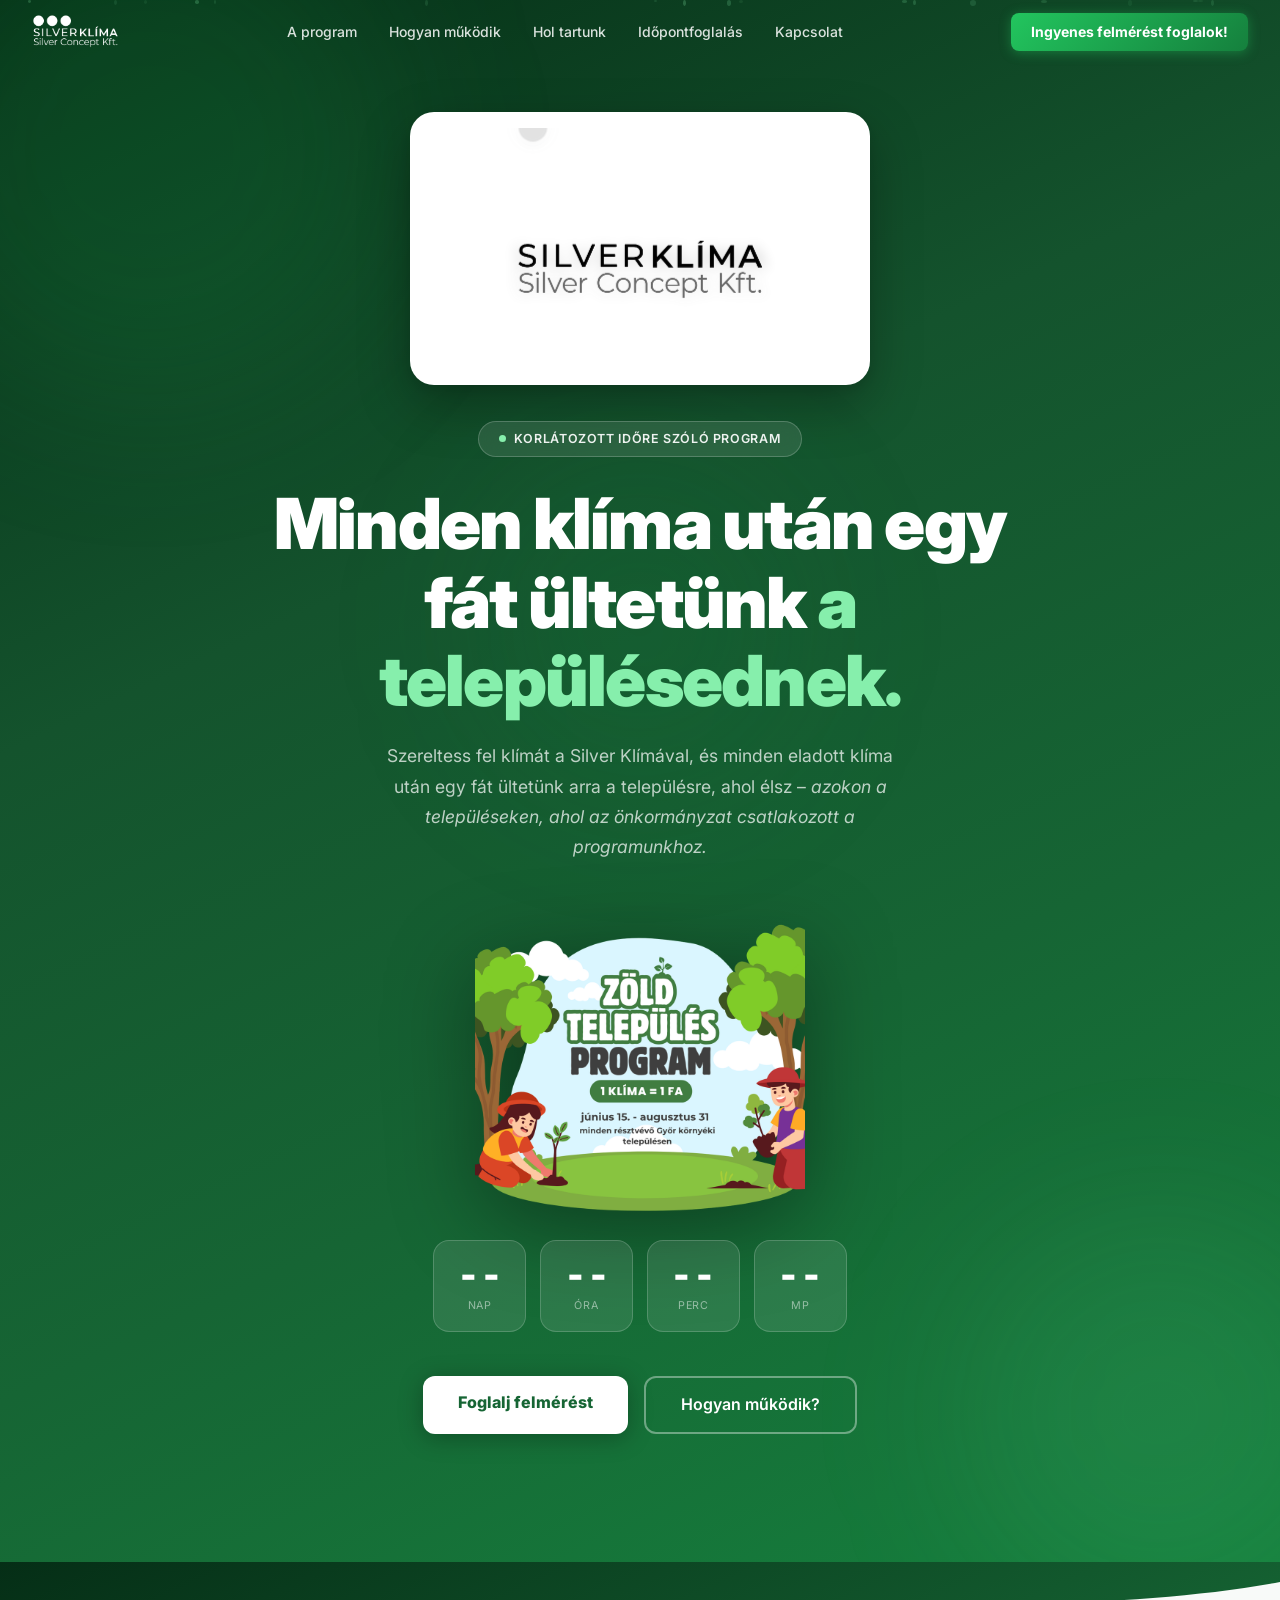
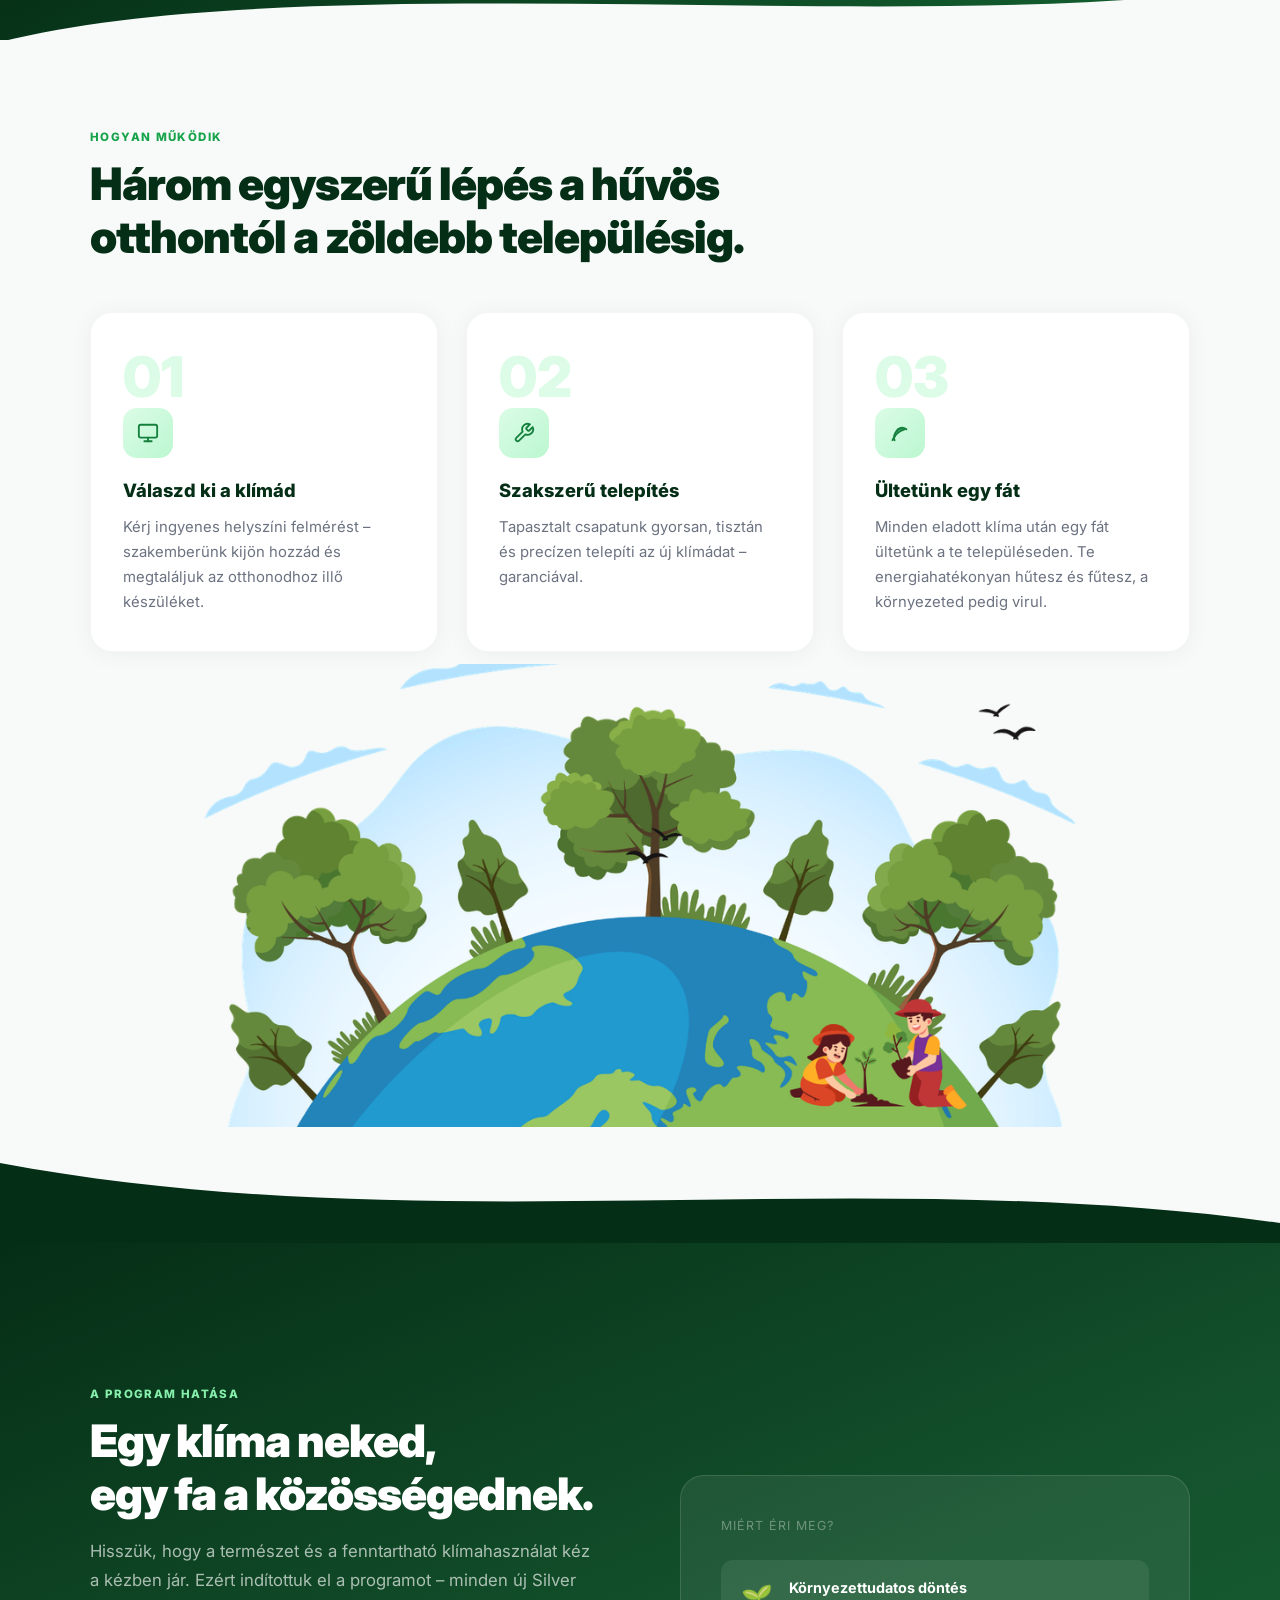
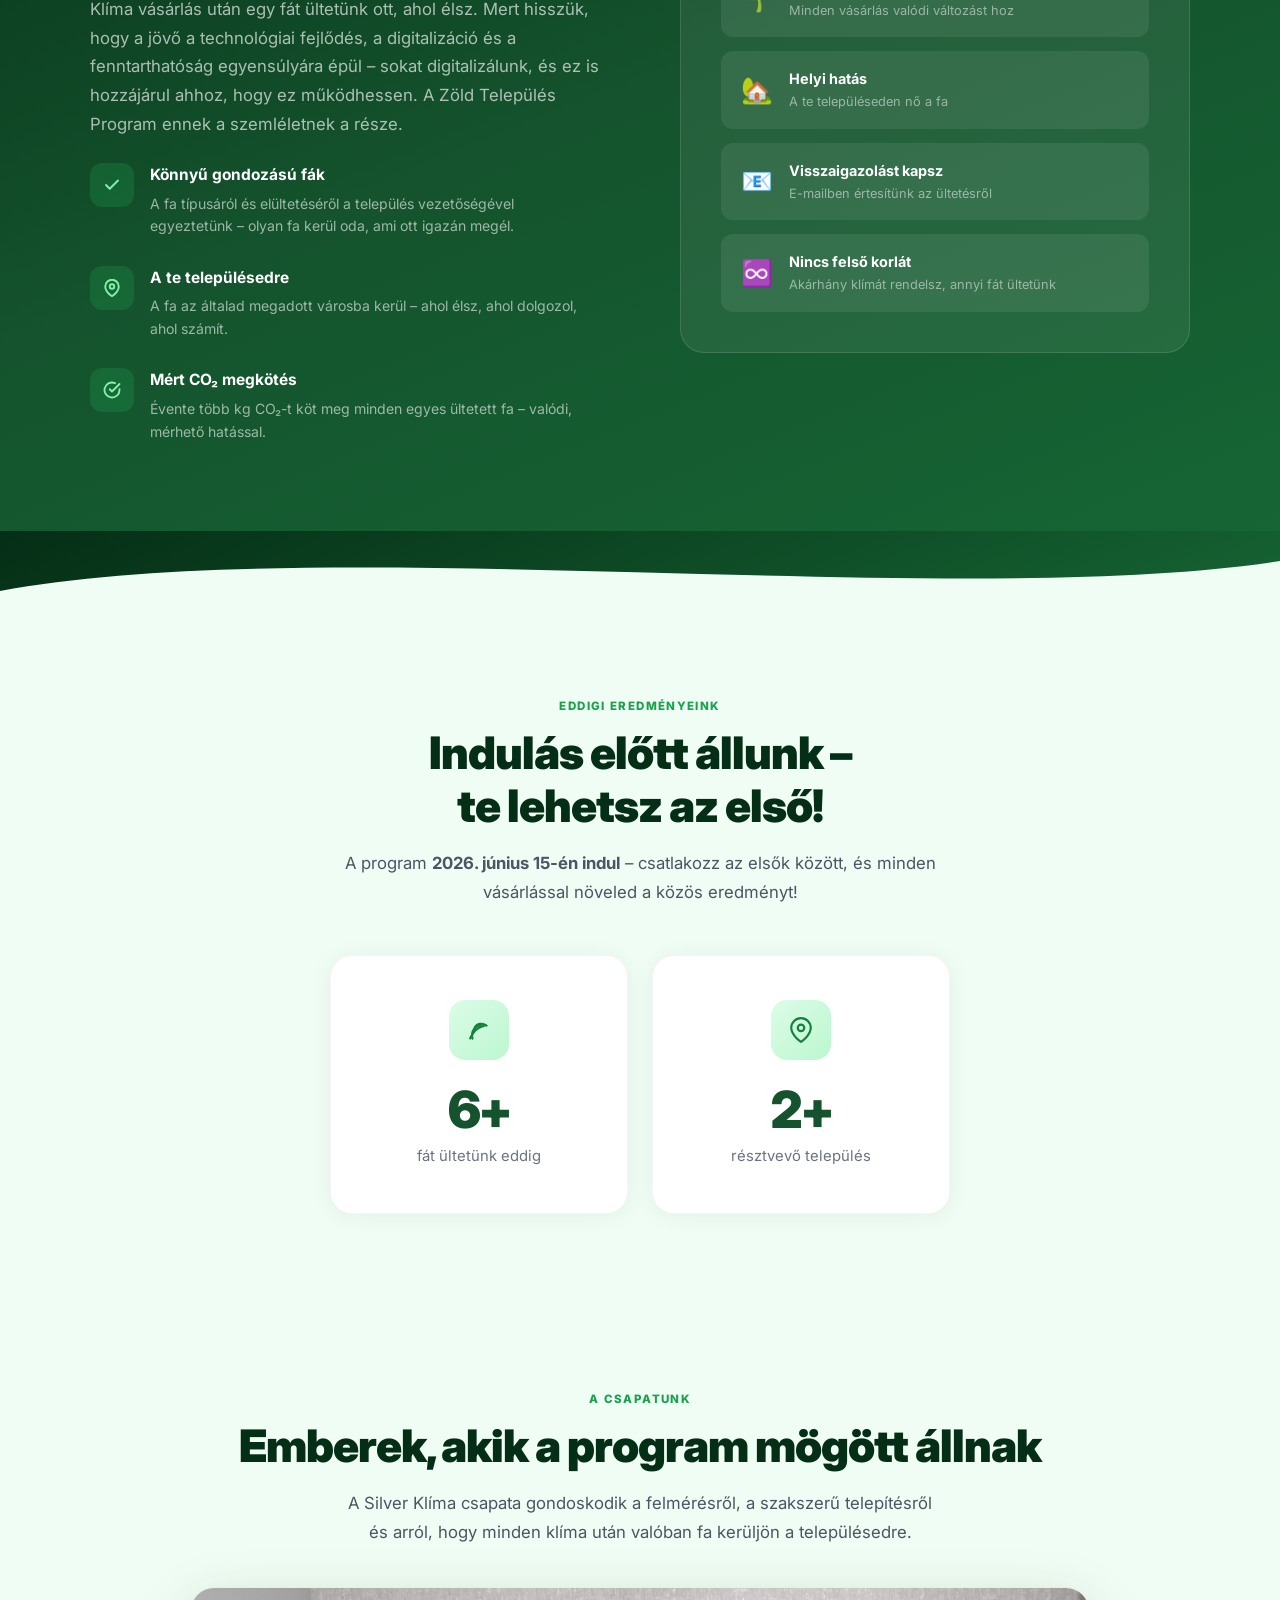
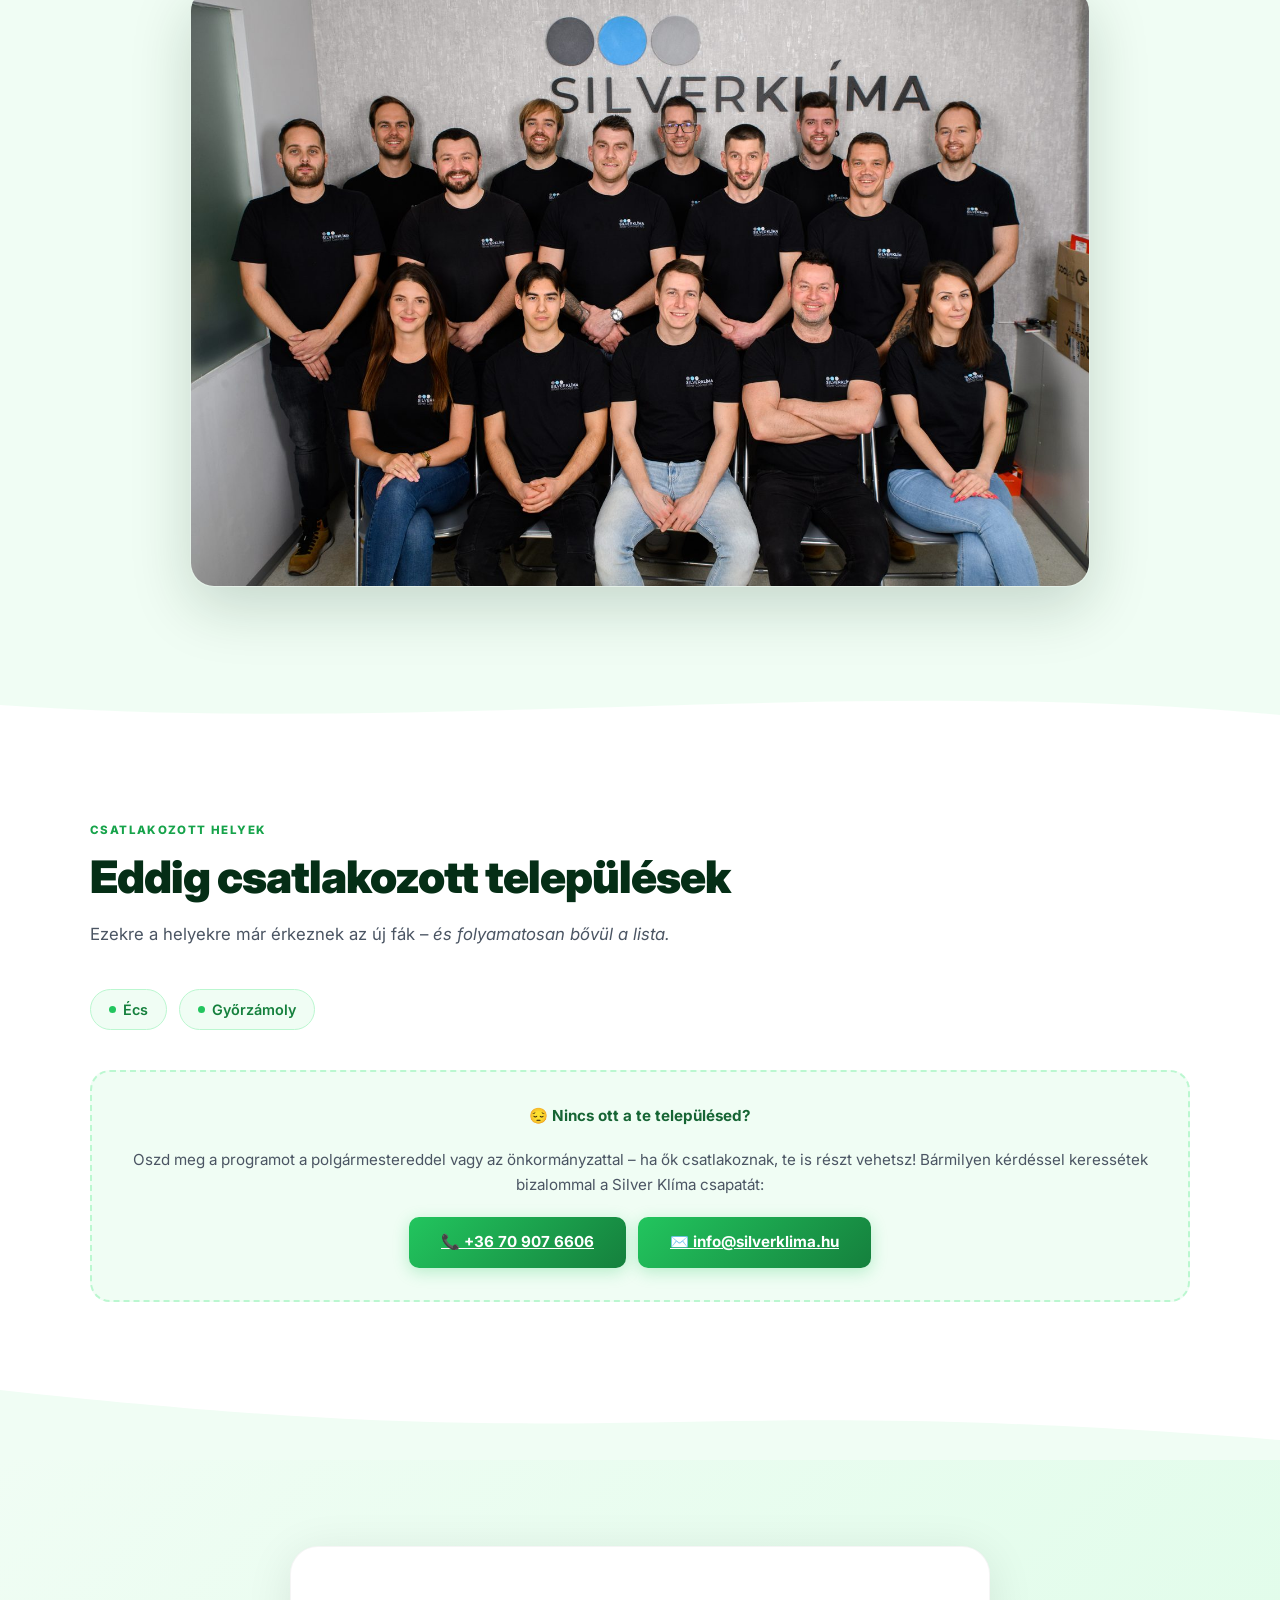
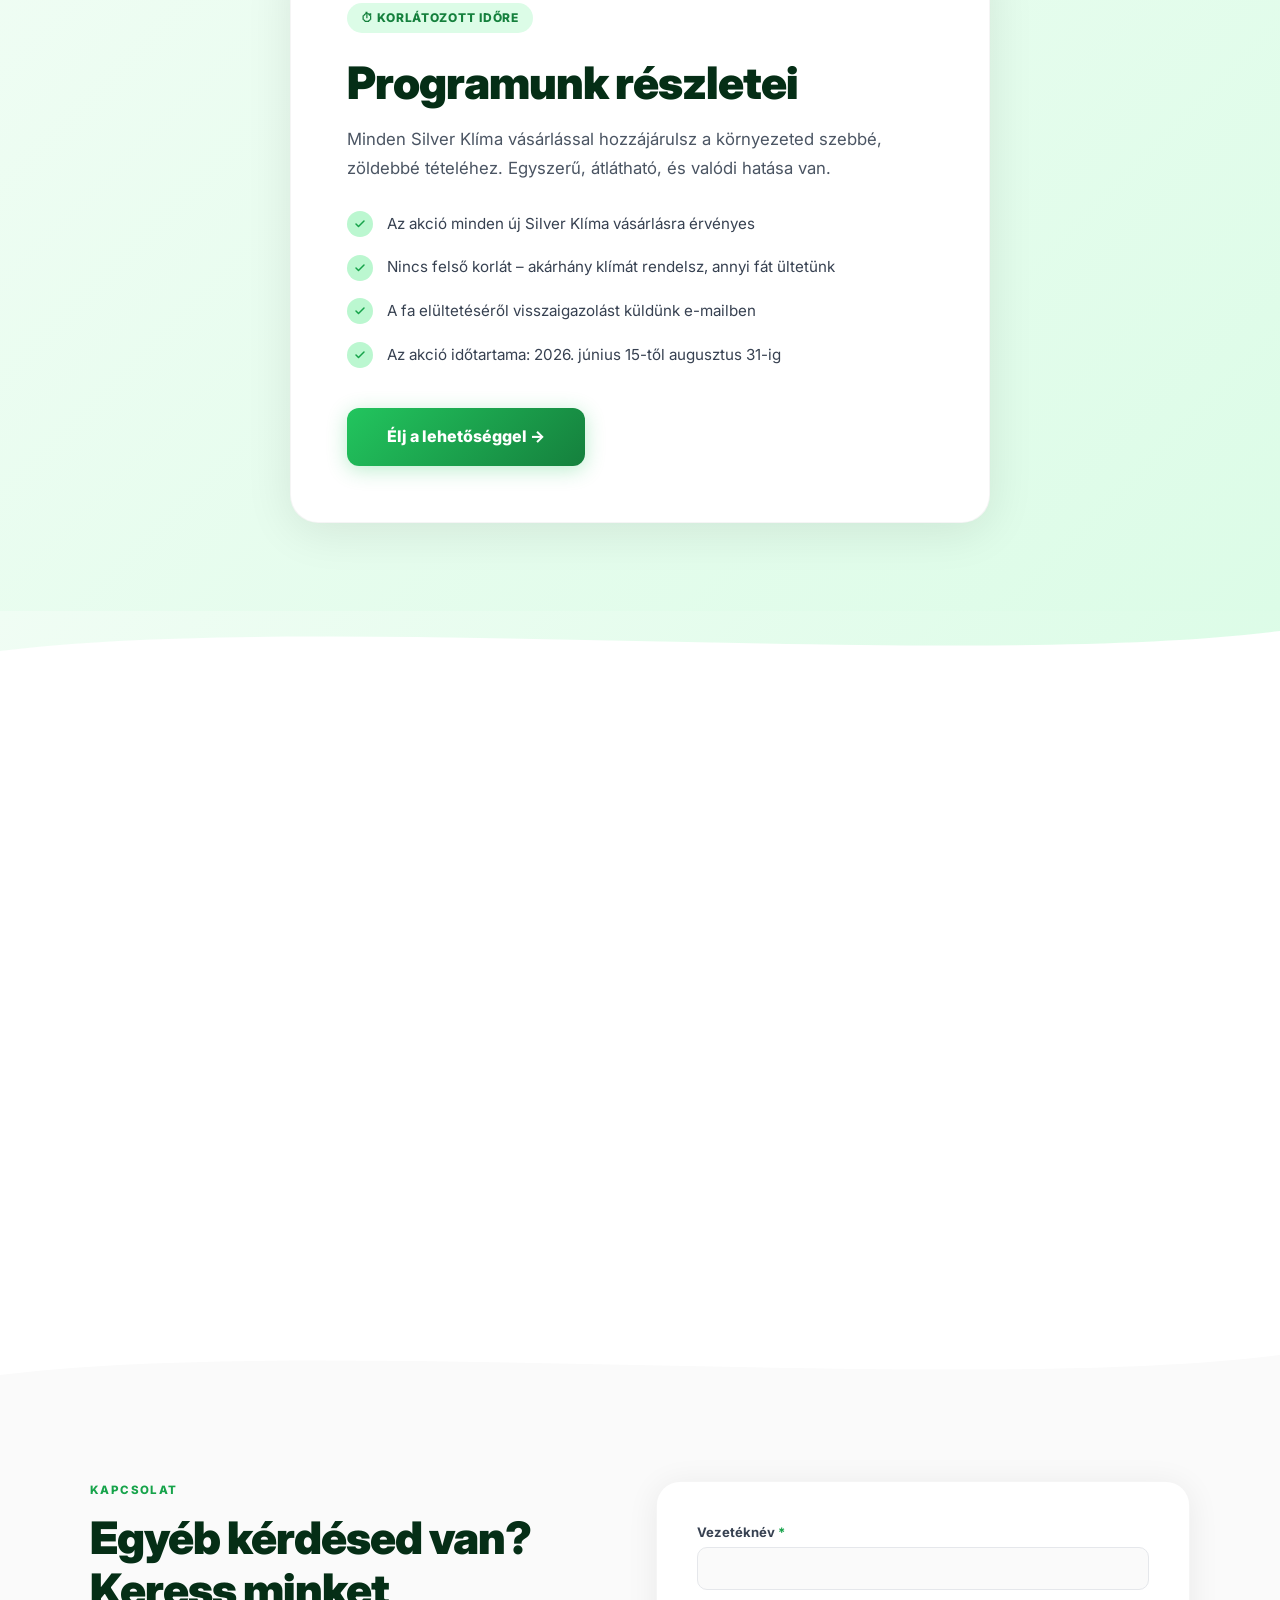
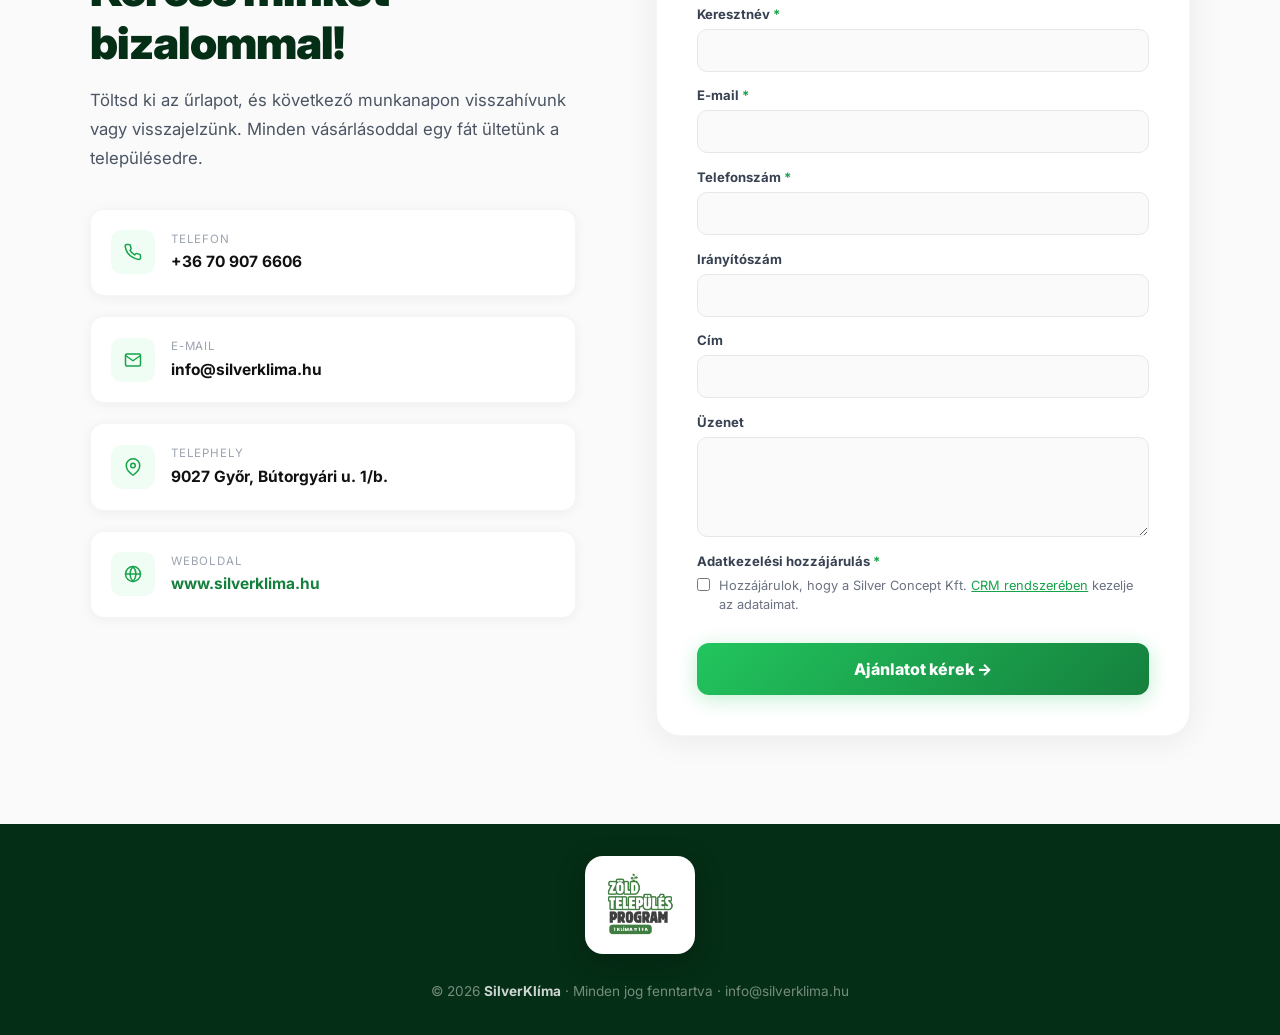
==== commit 0df94f89: "Eredmények frissítése: Győrzámoly 5 fa/3 vásárló, Écs 1 fa/1 vásárló - Győrzámoly aloldal: 5 fa ülte" ====
--- a/index.html
+++ b/index.html
@@ -776,7 +776,7 @@
                 <div class="stat-icon">
                     <svg viewBox="0 0 24 24" fill="none" stroke="currentColor" stroke-width="2" stroke-linecap="round" stroke-linejoin="round"><path d="M17 8C8 10 5.9 16.17 3.82 19.77"/><path d="M8 10c2-4 7-5 11-2"/><path d="M6 20c-2-7 3-12 8-13"/></svg>
                 </div>
-                <span class="stat-num" data-target="0">0</span>
+                <span class="stat-num" data-target="6">0</span>
                 <span class="stat-lbl">fát ültetünk eddig</span>
             </div>
             <div class="stat-card fade-up" style="transition-delay:.2s">
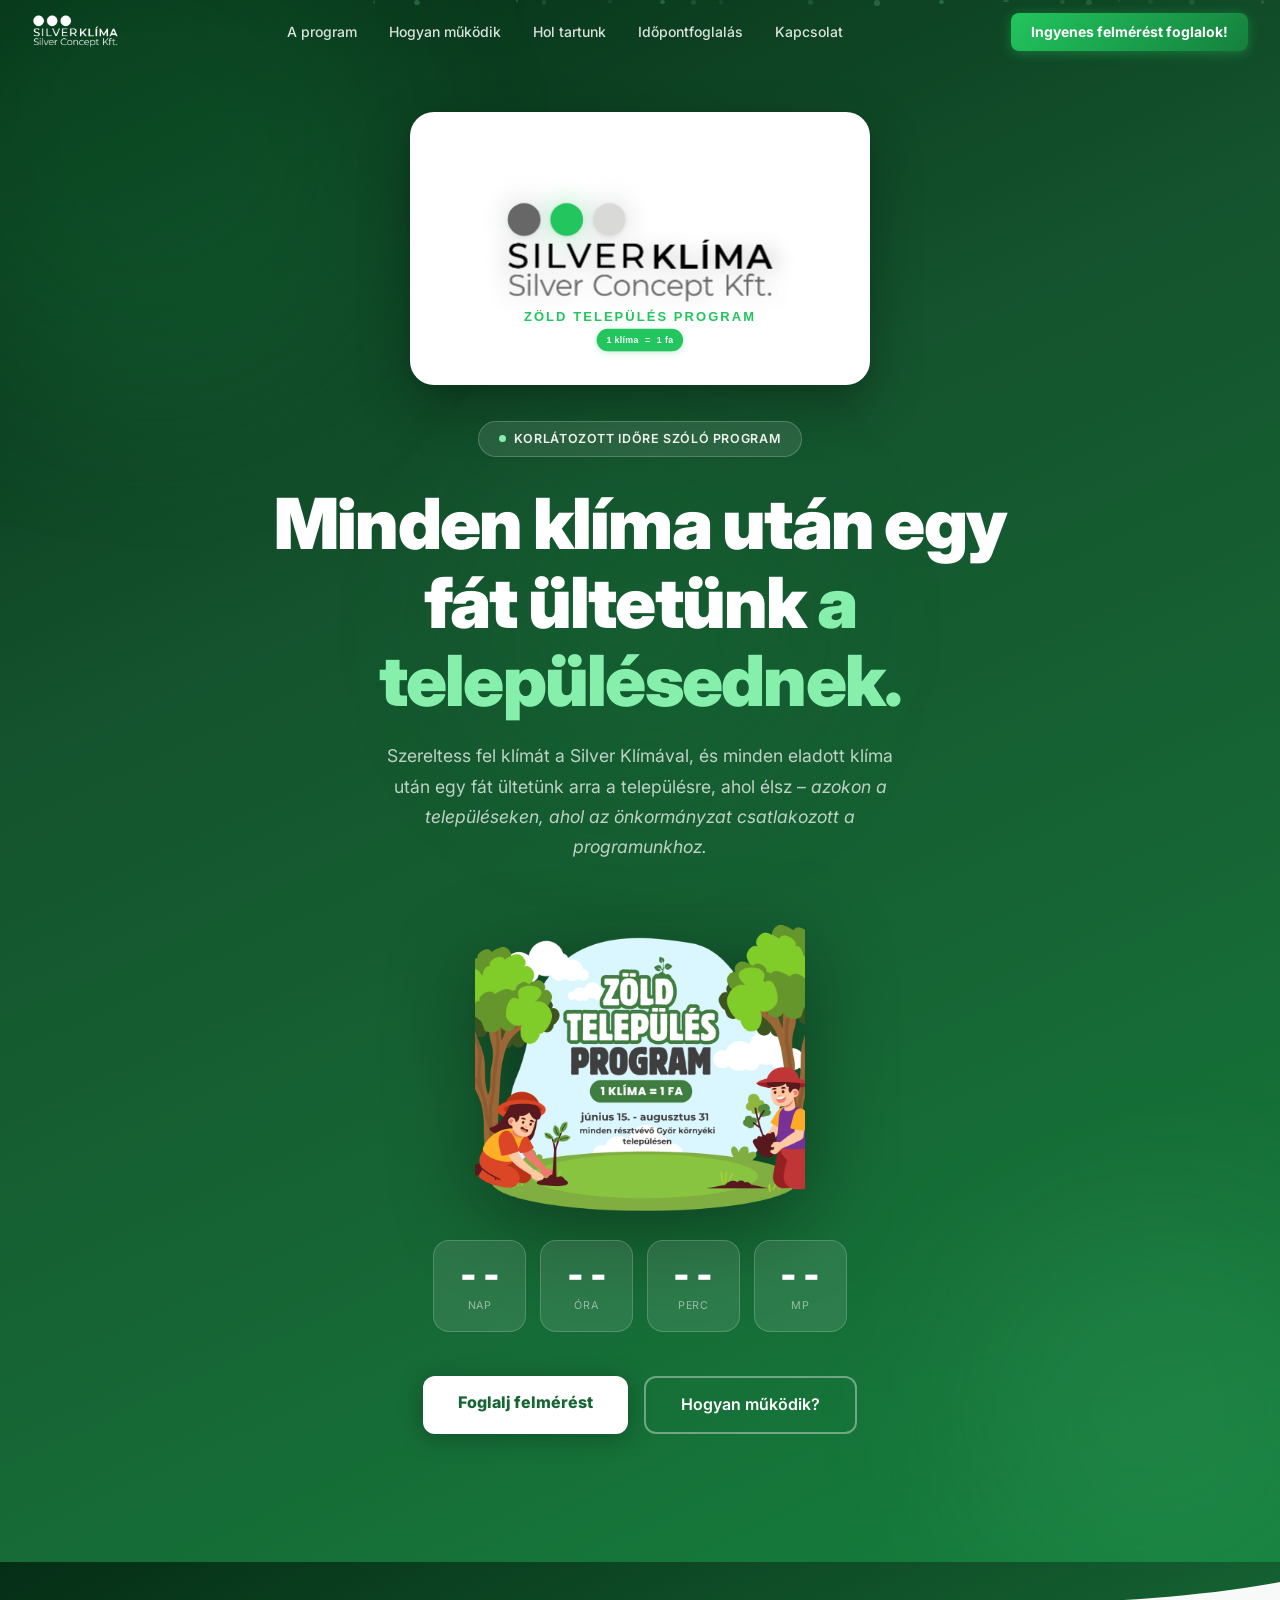
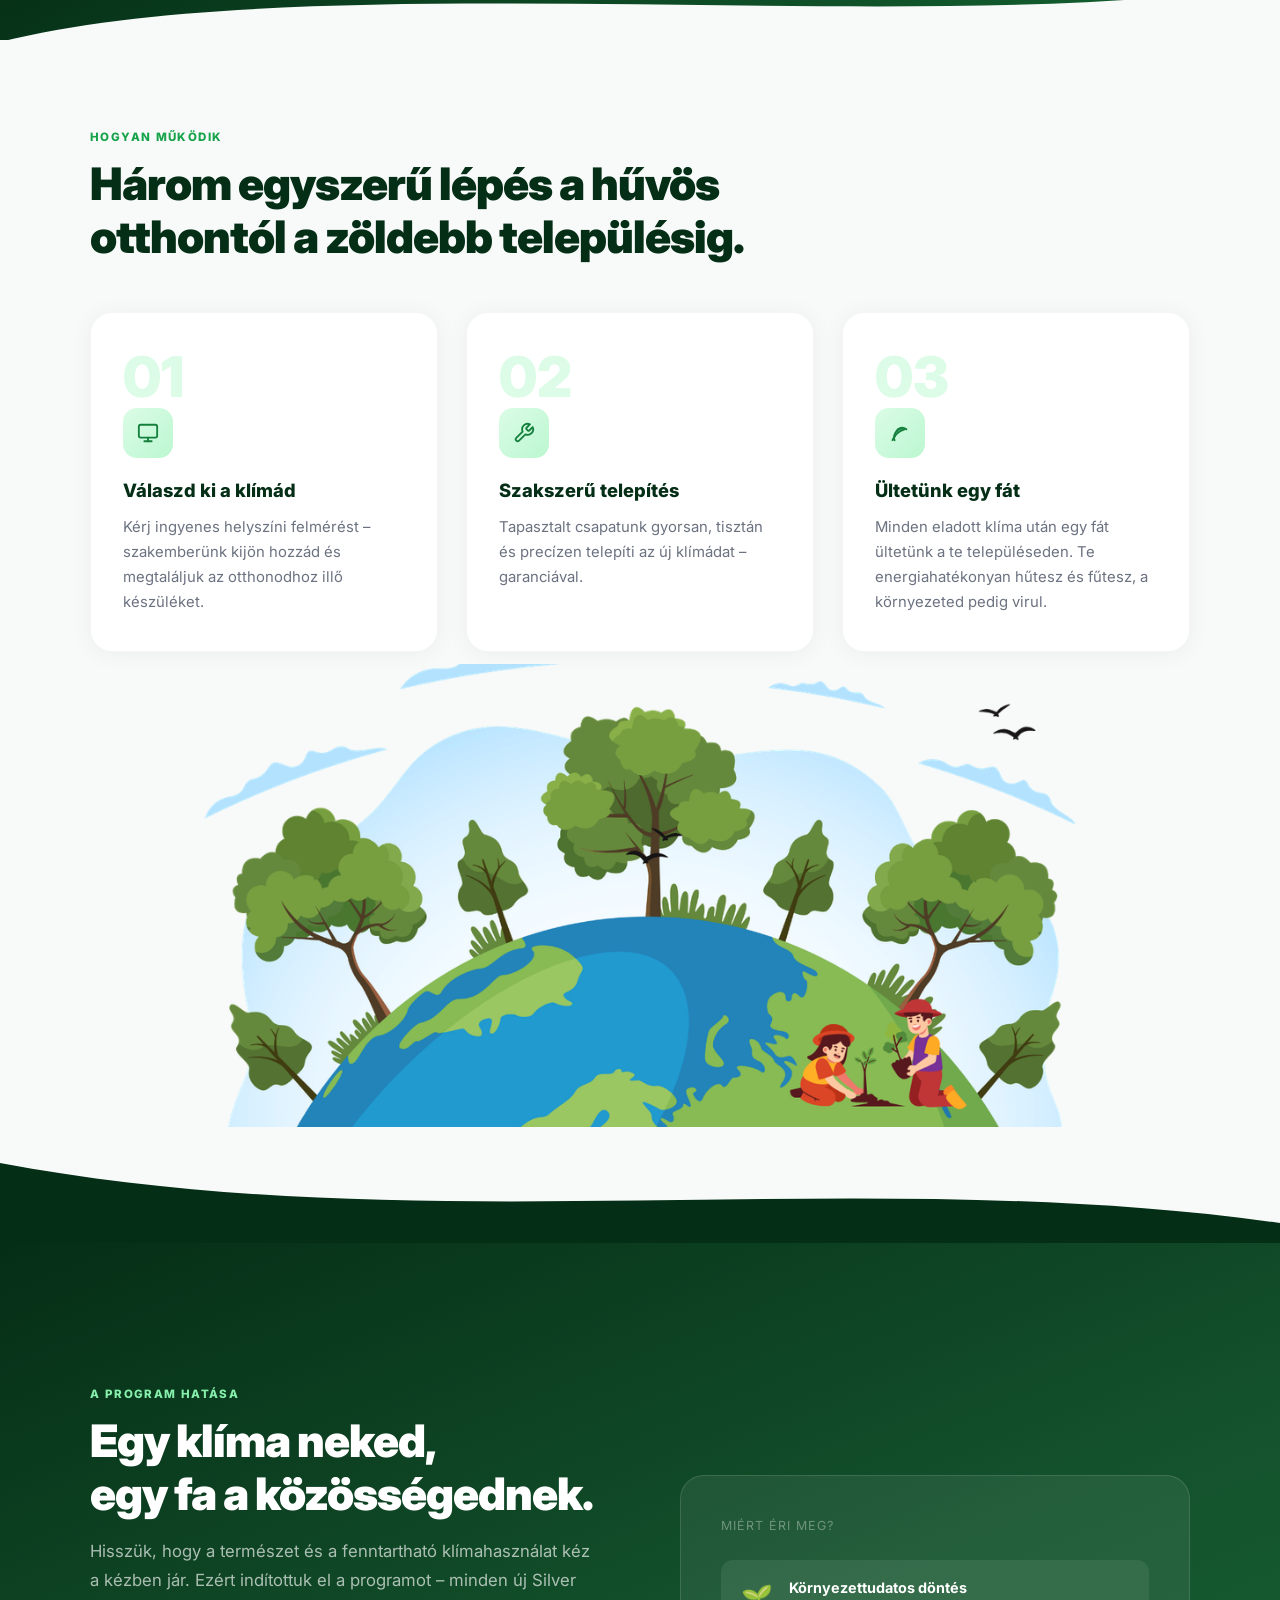
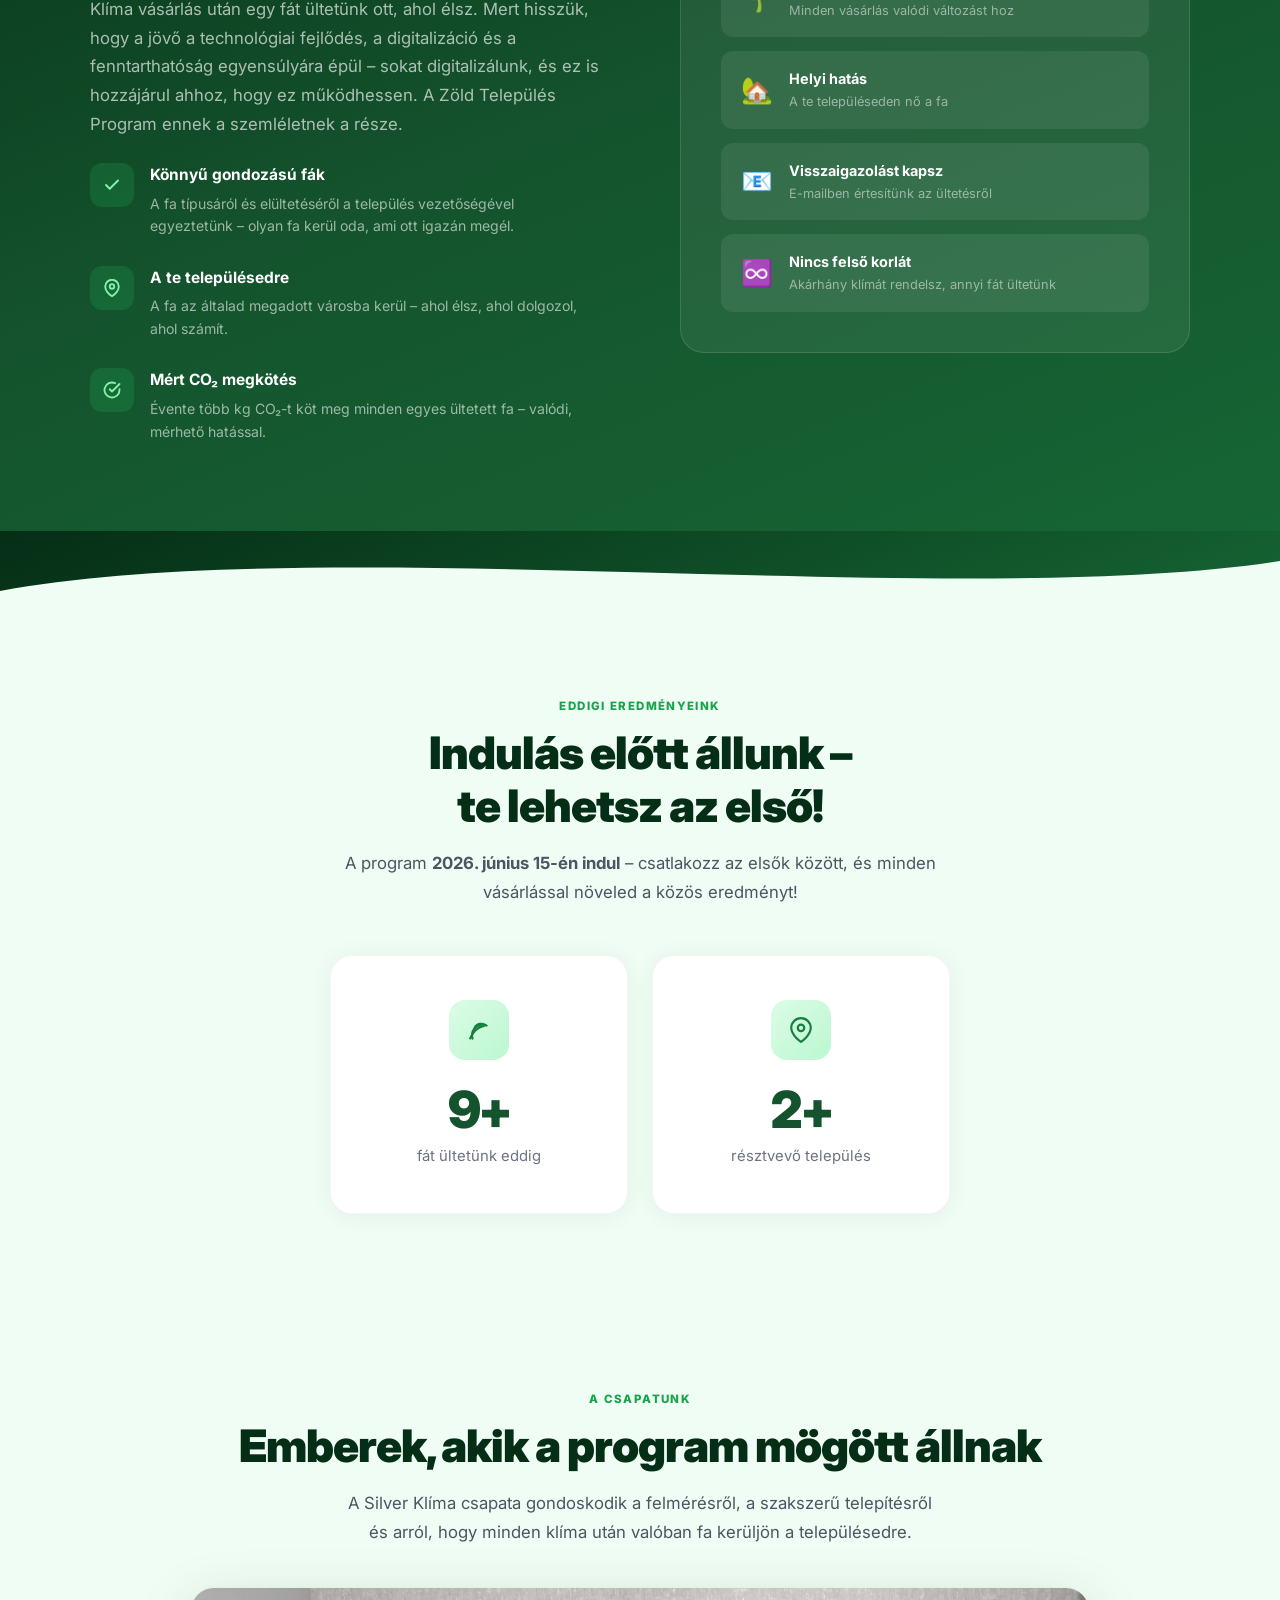
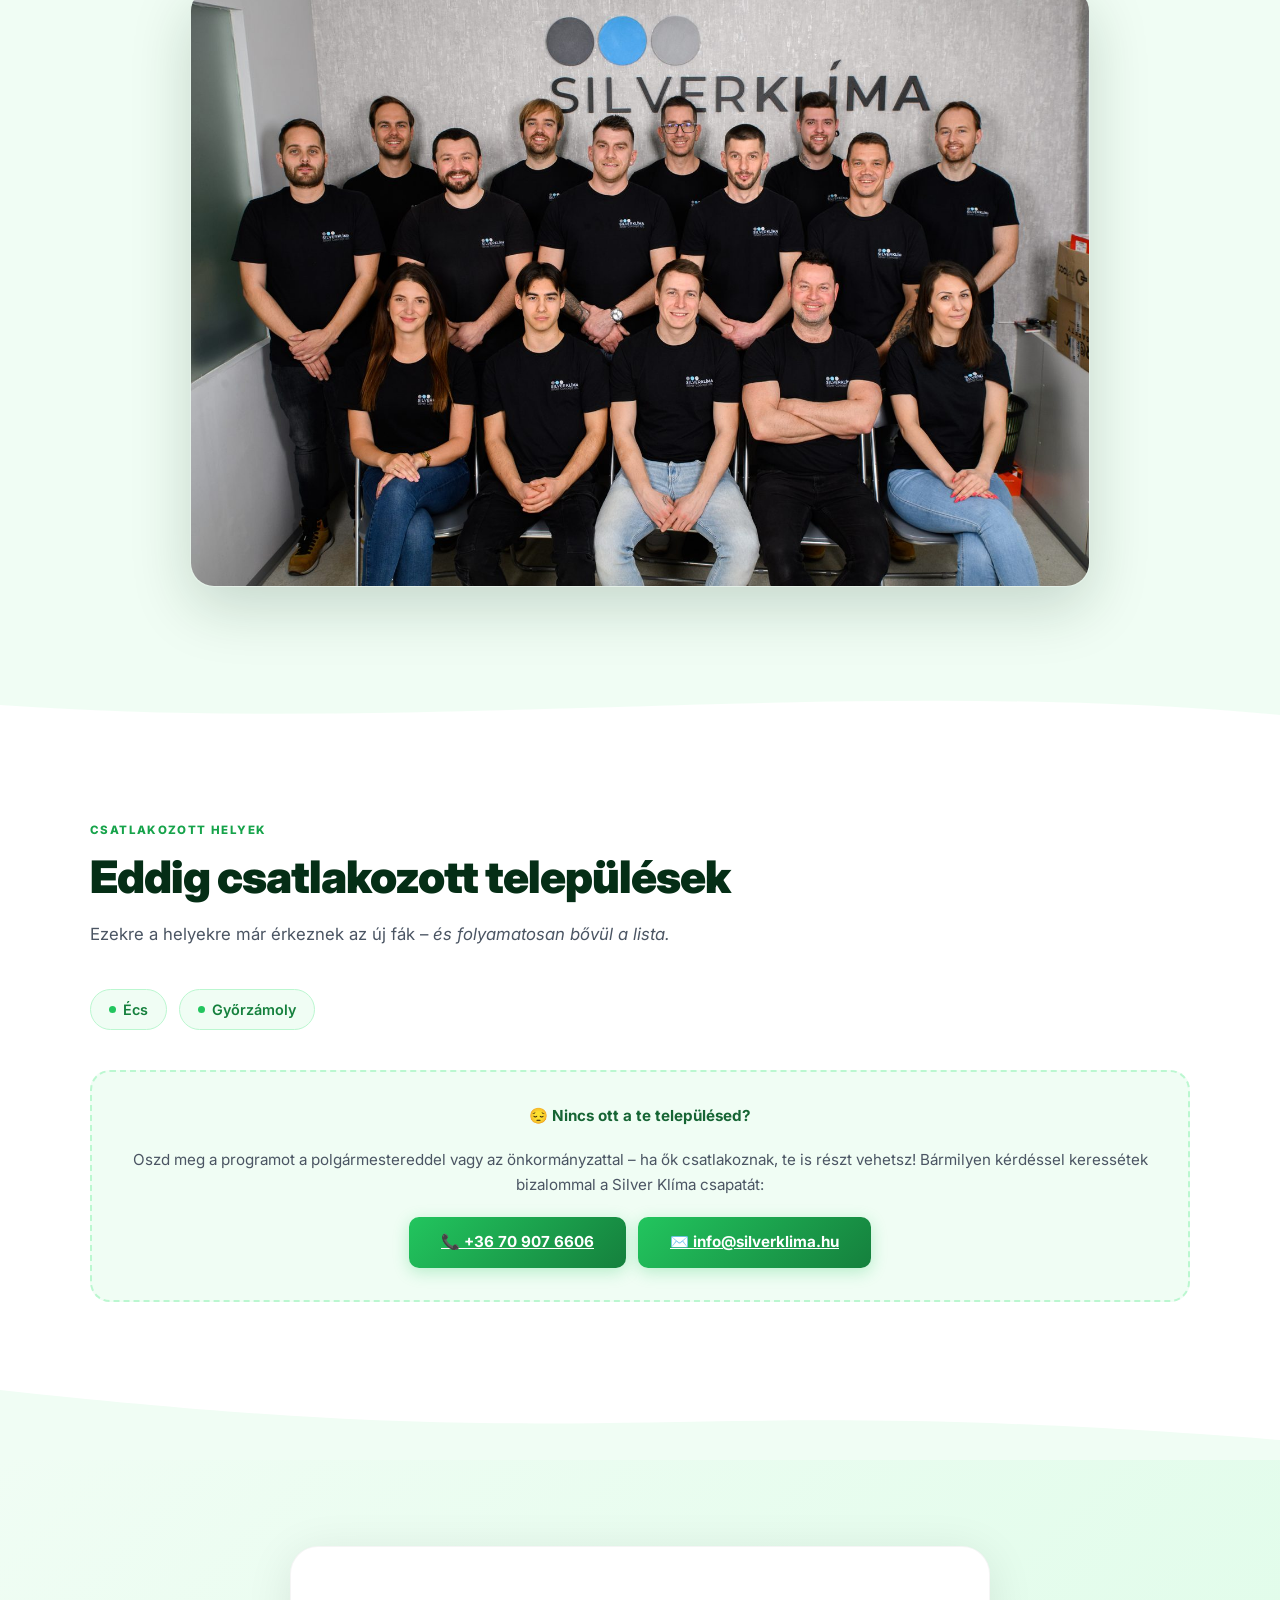
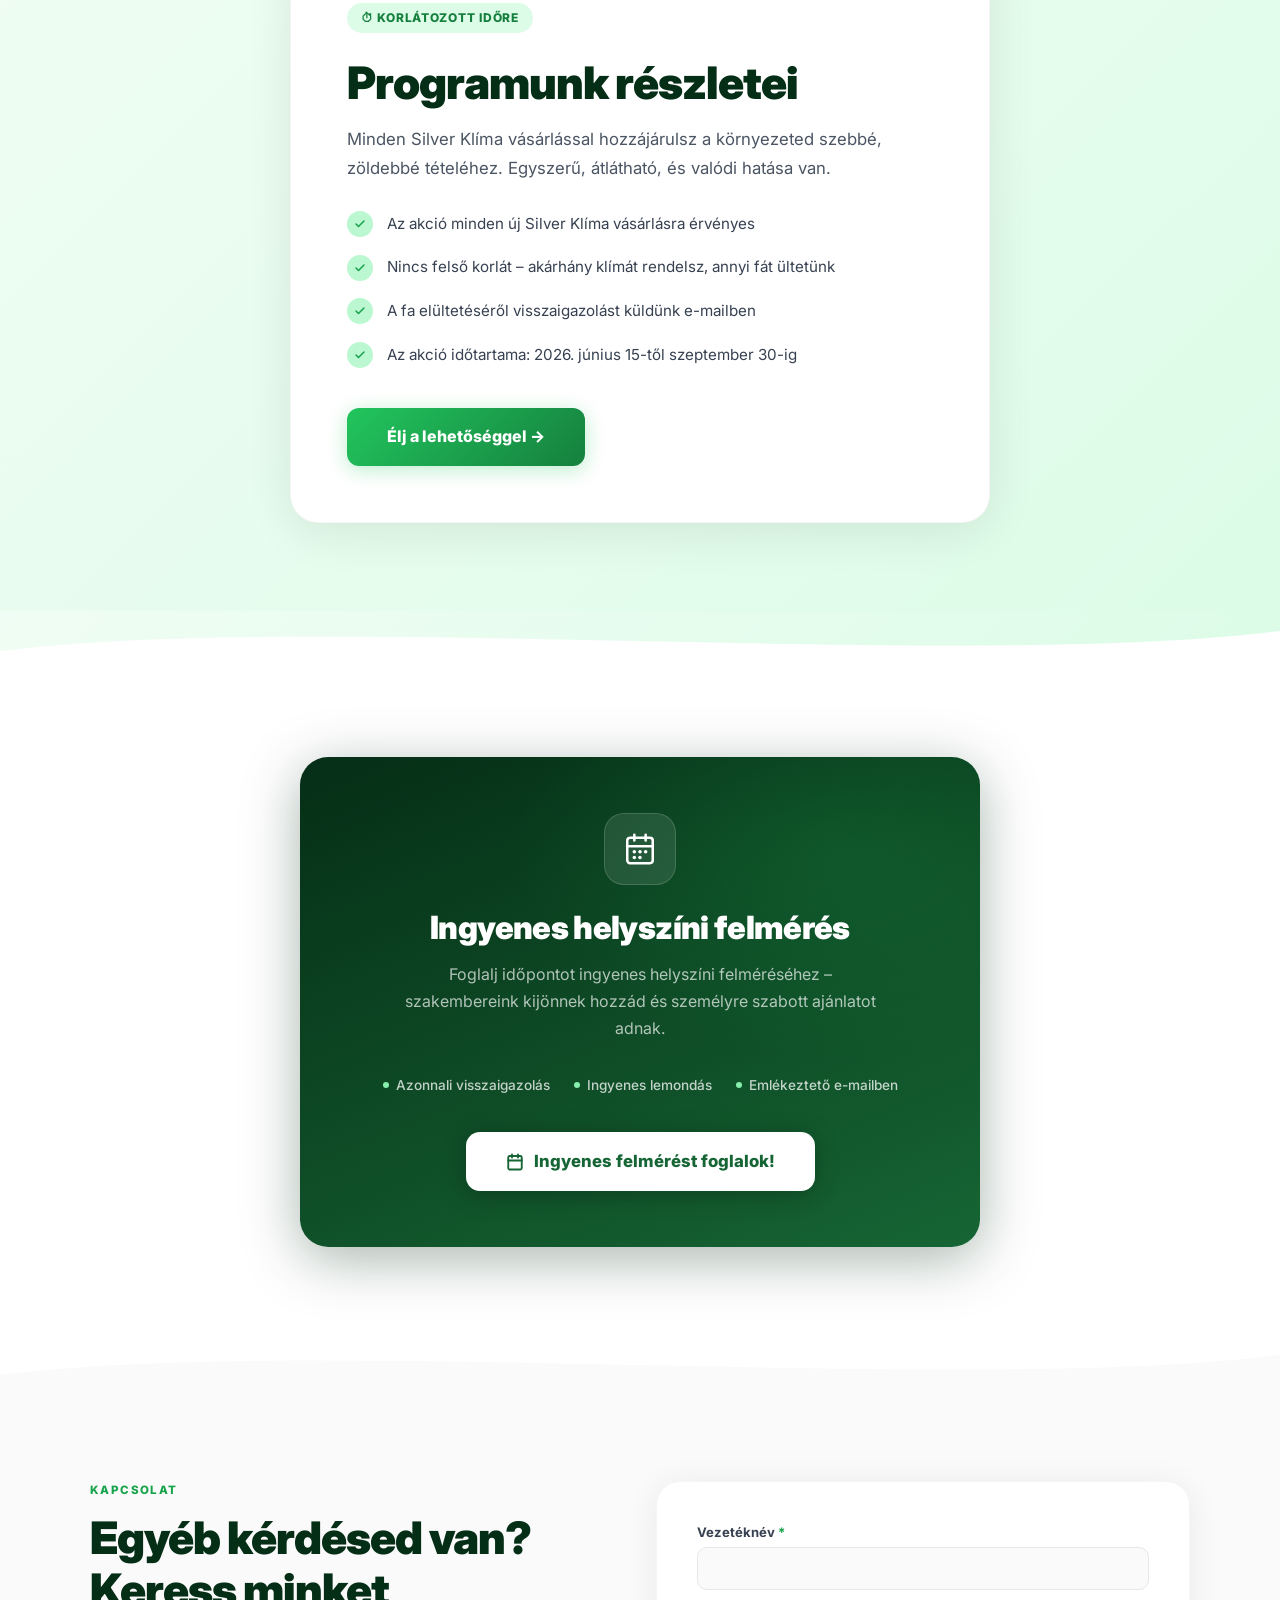
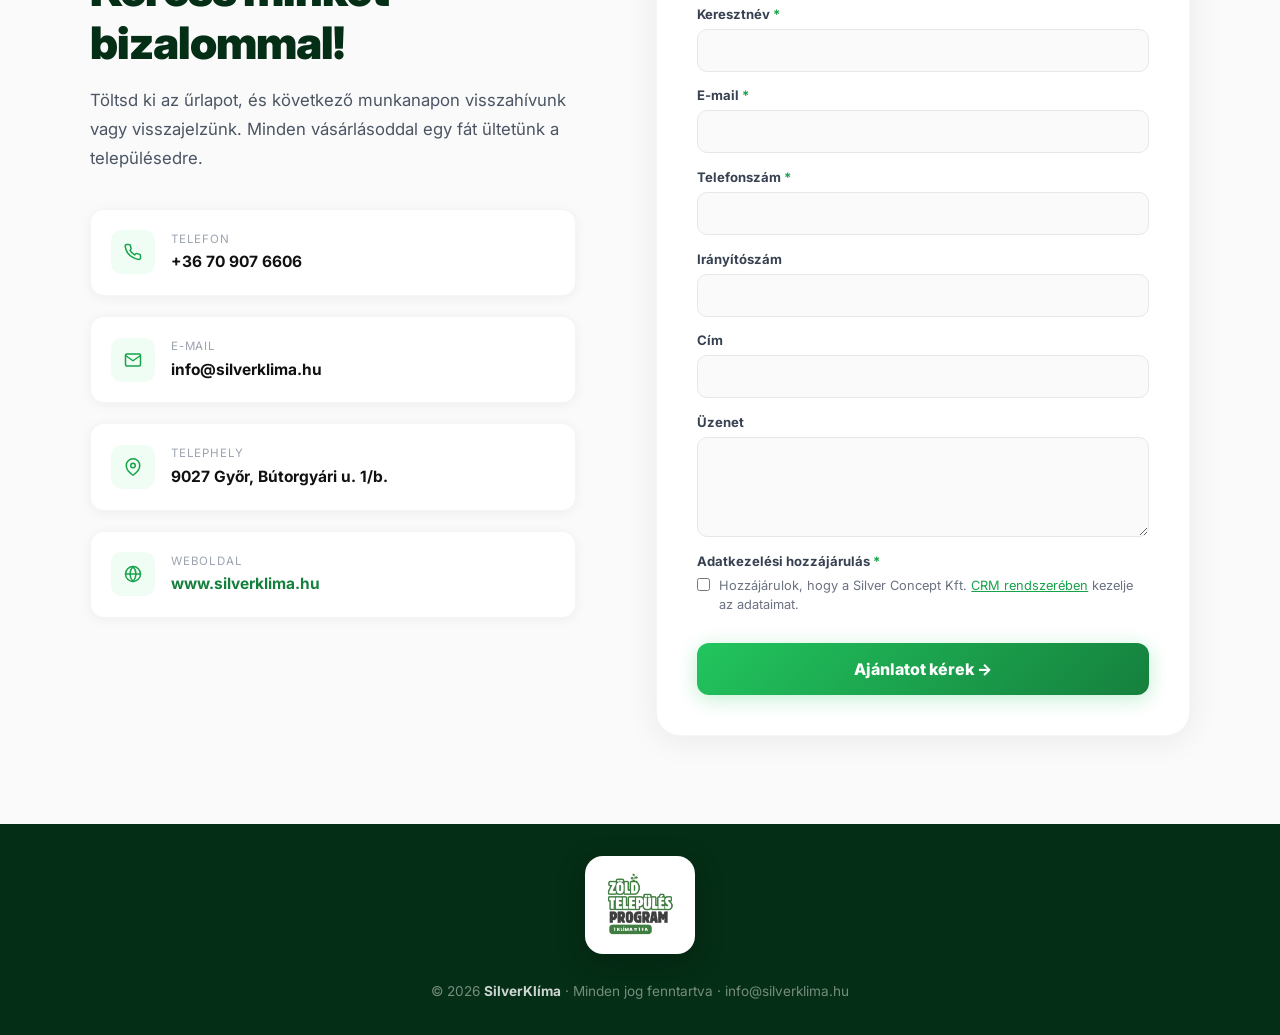
==== commit 2a234a8c: "Eredmények és határidő frissítése: Écs 2 fa, Győrzámoly 7 fa, határidő szeptember 30. Co-Authored-By" ====
--- a/index.html
+++ b/index.html
@@ -650,7 +650,7 @@
         <p class="hero-sub">Szereltess fel klímát a Silver Klímával, és minden eladott klíma után egy fát ültetünk arra a településre, ahol élsz – <em>azokon a településeken, ahol az önkormányzat csatlakozott a programunkhoz.</em></p>
 
         <div class="hero-poster fade-up">
-            <img src="assets/zold-program-poszter.png" alt="Zöld Település Program – 1 klíma = 1 fa · 2026. június 15. – augusztus 31. · minden résztvevő Győr környéki településen">
+            <img src="assets/zold-program-poszter.png" alt="Zöld Település Program – 1 klíma = 1 fa · 2026. június 15. – szeptember 30. · minden résztvevő Győr környéki településen">
         </div>
 
         <div class="countdown">
@@ -776,7 +776,7 @@
                 <div class="stat-icon">
                     <svg viewBox="0 0 24 24" fill="none" stroke="currentColor" stroke-width="2" stroke-linecap="round" stroke-linejoin="round"><path d="M17 8C8 10 5.9 16.17 3.82 19.77"/><path d="M8 10c2-4 7-5 11-2"/><path d="M6 20c-2-7 3-12 8-13"/></svg>
                 </div>
-                <span class="stat-num" data-target="6">0</span>
+                <span class="stat-num" data-target="9">0</span>
                 <span class="stat-lbl">fát ültetünk eddig</span>
             </div>
             <div class="stat-card fade-up" style="transition-delay:.2s">
@@ -849,7 +849,7 @@
                 <li class="detail-item"><span class="detail-check"><svg viewBox="0 0 24 24" fill="none" stroke="currentColor" stroke-width="3" stroke-linecap="round" stroke-linejoin="round"><polyline points="20 6 9 17 4 12"/></svg></span>Az akció minden új Silver Klíma vásárlásra érvényes</li>
                 <li class="detail-item"><span class="detail-check"><svg viewBox="0 0 24 24" fill="none" stroke="currentColor" stroke-width="3" stroke-linecap="round" stroke-linejoin="round"><polyline points="20 6 9 17 4 12"/></svg></span>Nincs felső korlát – akárhány klímát rendelsz, annyi fát ültetünk</li>
                 <li class="detail-item"><span class="detail-check"><svg viewBox="0 0 24 24" fill="none" stroke="currentColor" stroke-width="3" stroke-linecap="round" stroke-linejoin="round"><polyline points="20 6 9 17 4 12"/></svg></span>A fa elültetéséről visszaigazolást küldünk e-mailben</li>
-                <li class="detail-item"><span class="detail-check"><svg viewBox="0 0 24 24" fill="none" stroke="currentColor" stroke-width="3" stroke-linecap="round" stroke-linejoin="round"><polyline points="20 6 9 17 4 12"/></svg></span>Az akció időtartama: 2026. június 15-től augusztus 31-ig</li>
+                <li class="detail-item"><span class="detail-check"><svg viewBox="0 0 24 24" fill="none" stroke="currentColor" stroke-width="3" stroke-linecap="round" stroke-linejoin="round"><polyline points="20 6 9 17 4 12"/></svg></span>Az akció időtartama: 2026. június 15-től szeptember 30-ig</li>
             </ul>
             <a href="#kapcsolat" class="btn-green">Élj a lehetőséggel →</a>
         </div>
@@ -983,7 +983,7 @@
 <script>
 /* ── COUNTDOWN ── */
 function tick() {
-    const end = new Date('2026-08-31T23:59:59'), now = new Date(), d = end - now;
+    const end = new Date('2026-09-30T23:59:59'), now = new Date(), d = end - now;
     if (d <= 0) return;
     const pad = n => String(Math.floor(n)).padStart(2,'0');
     document.getElementById('days').textContent  = pad(d/86400000);
